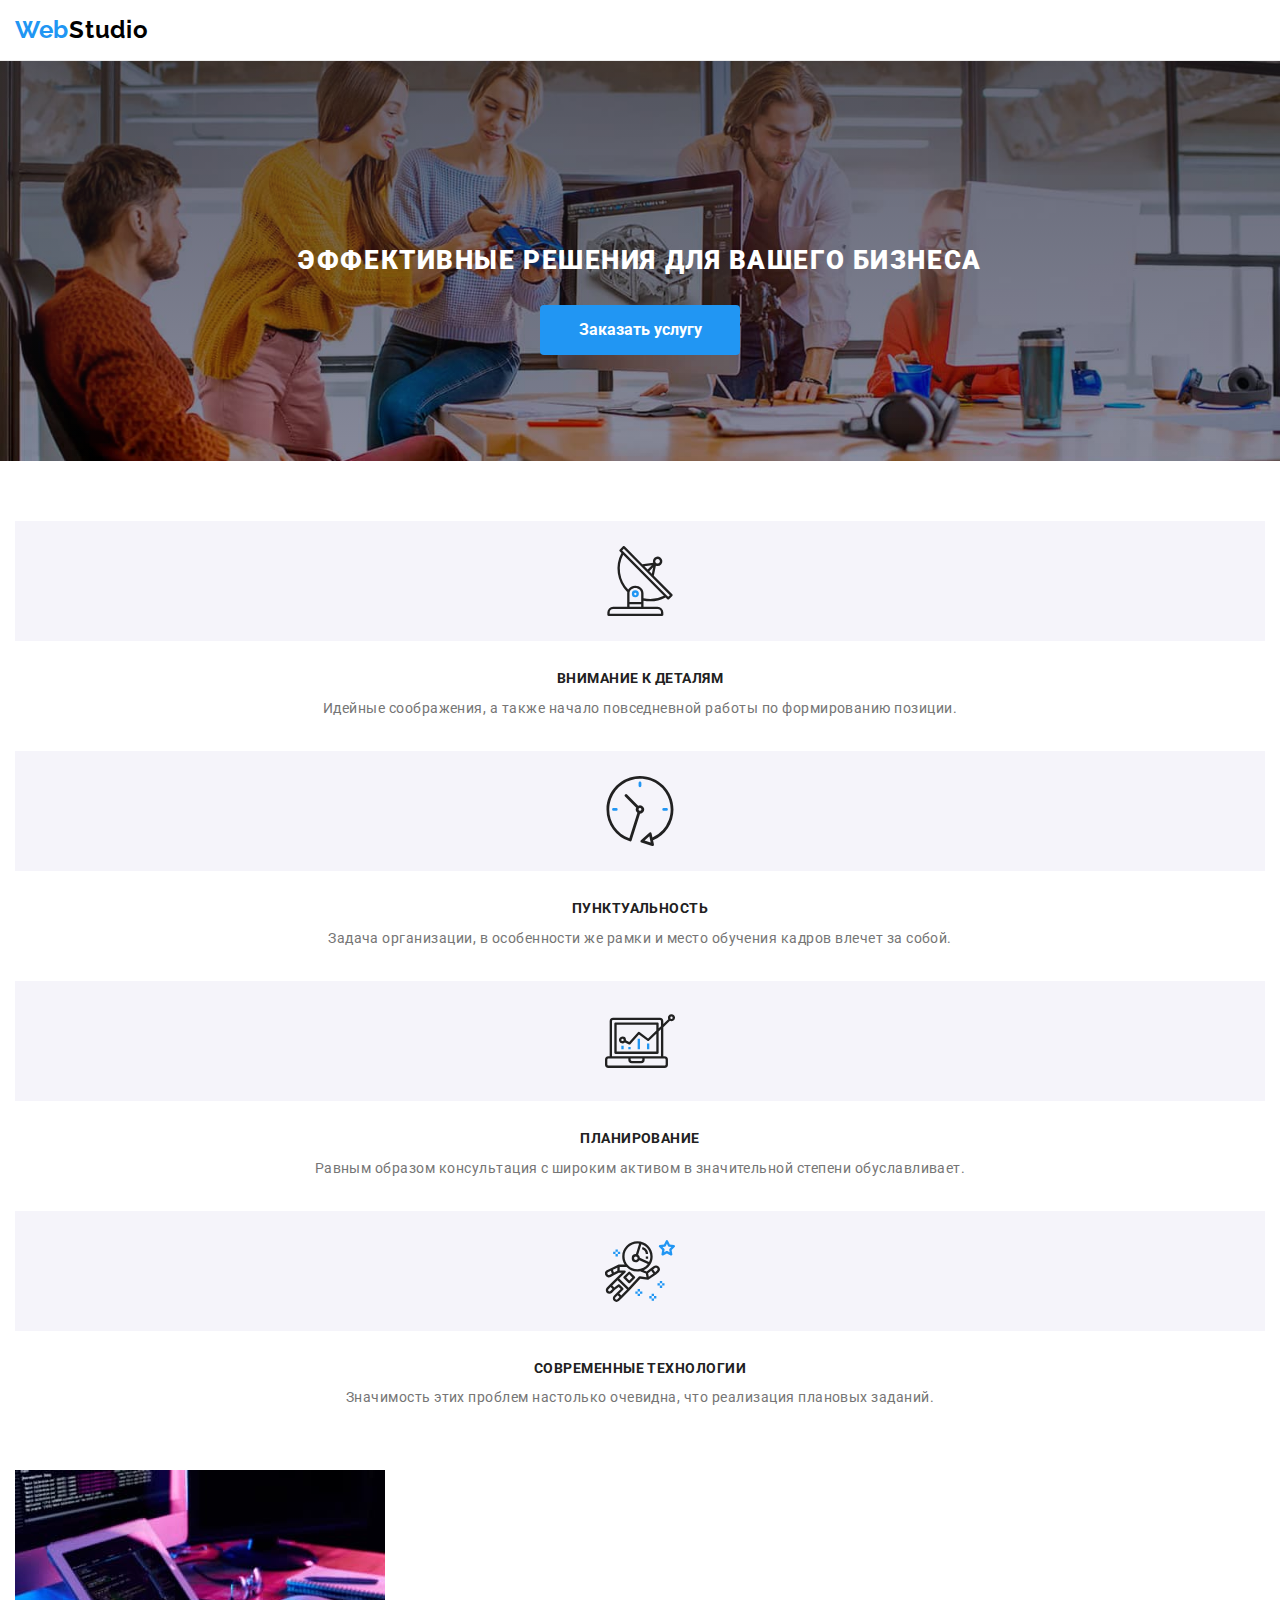
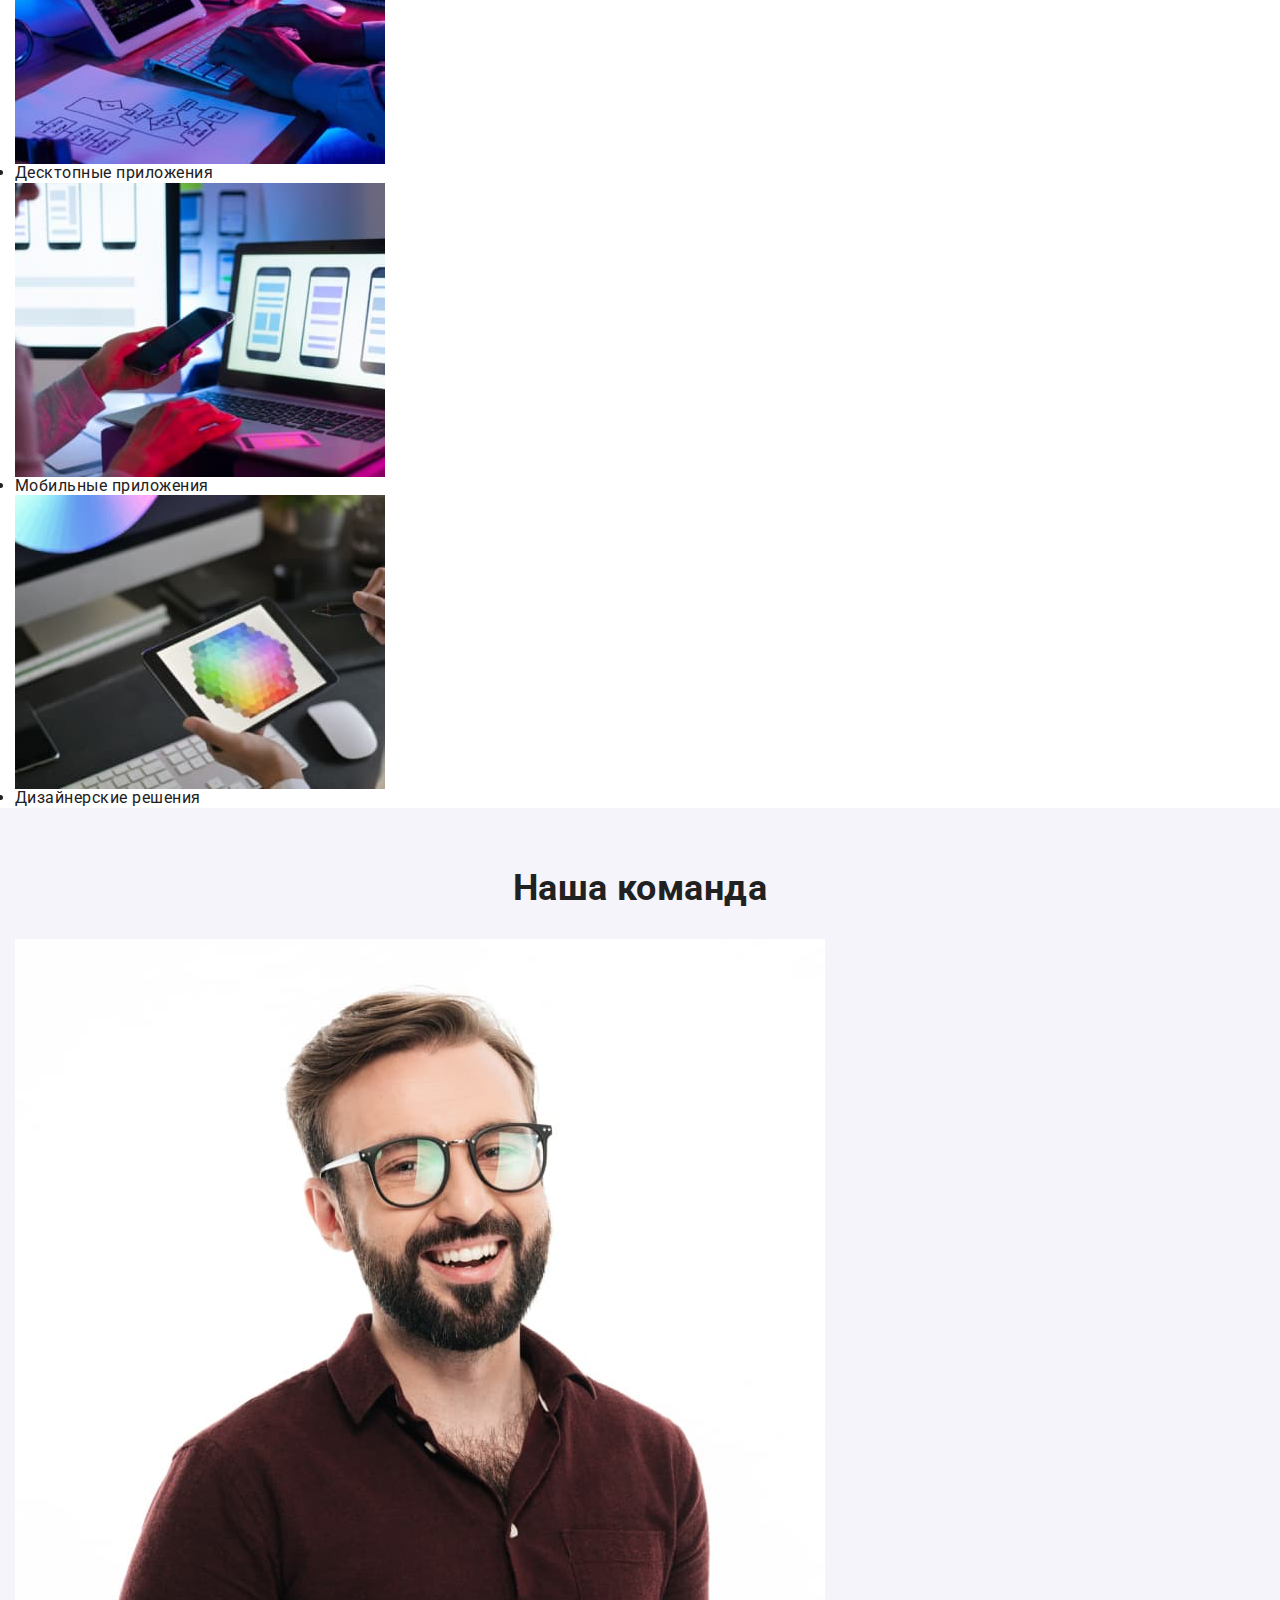
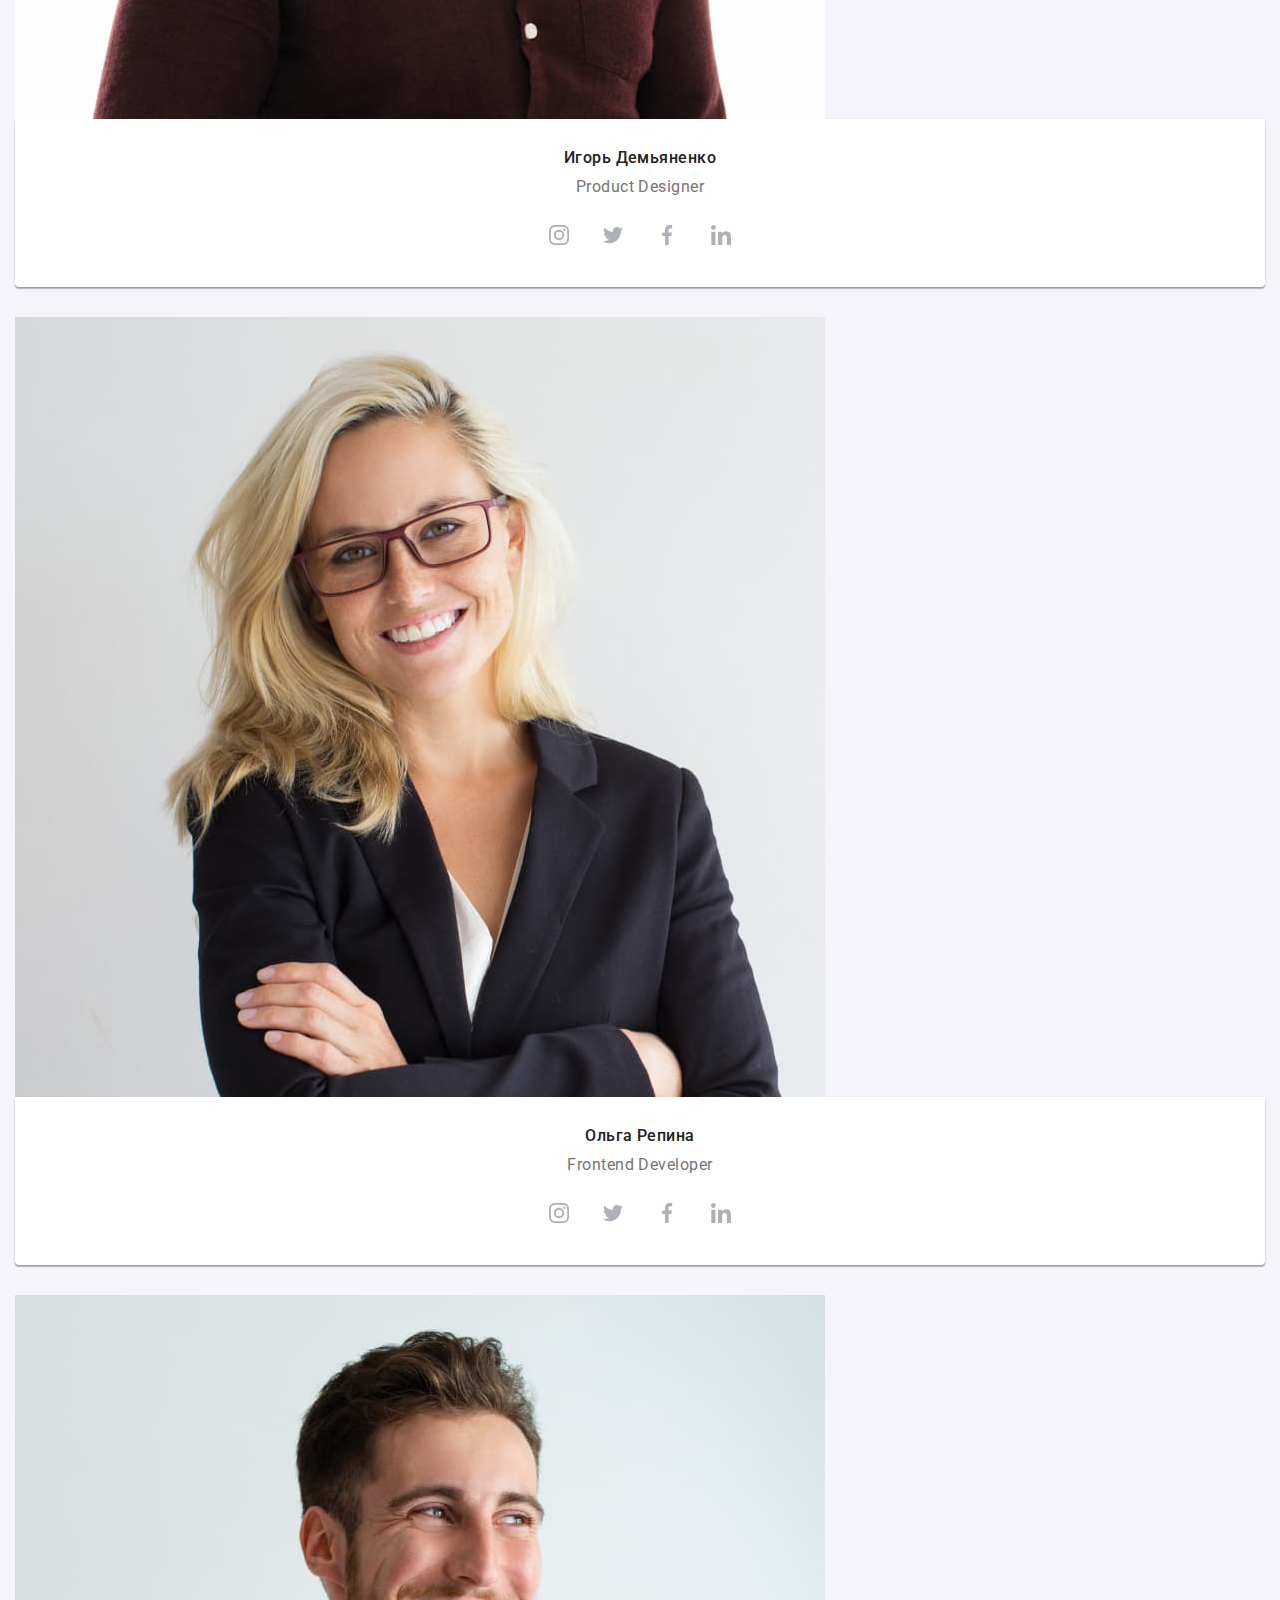
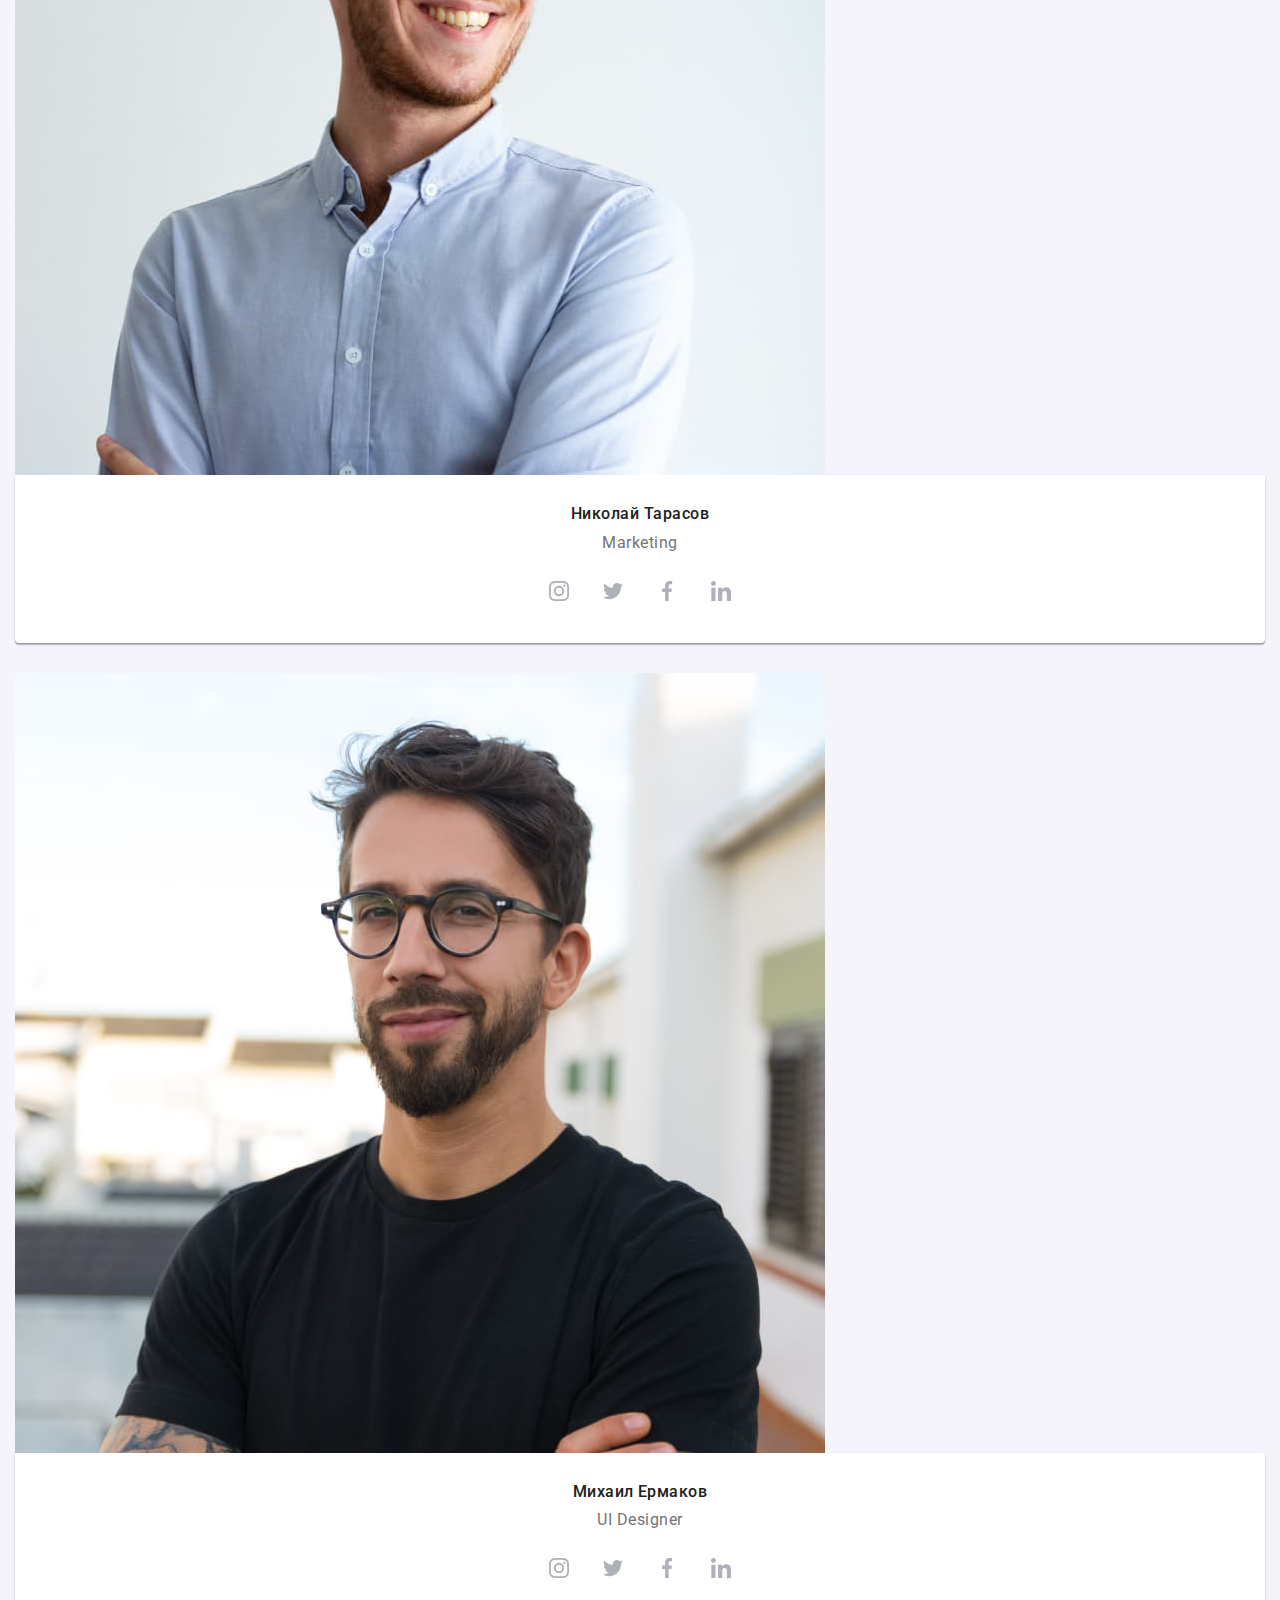
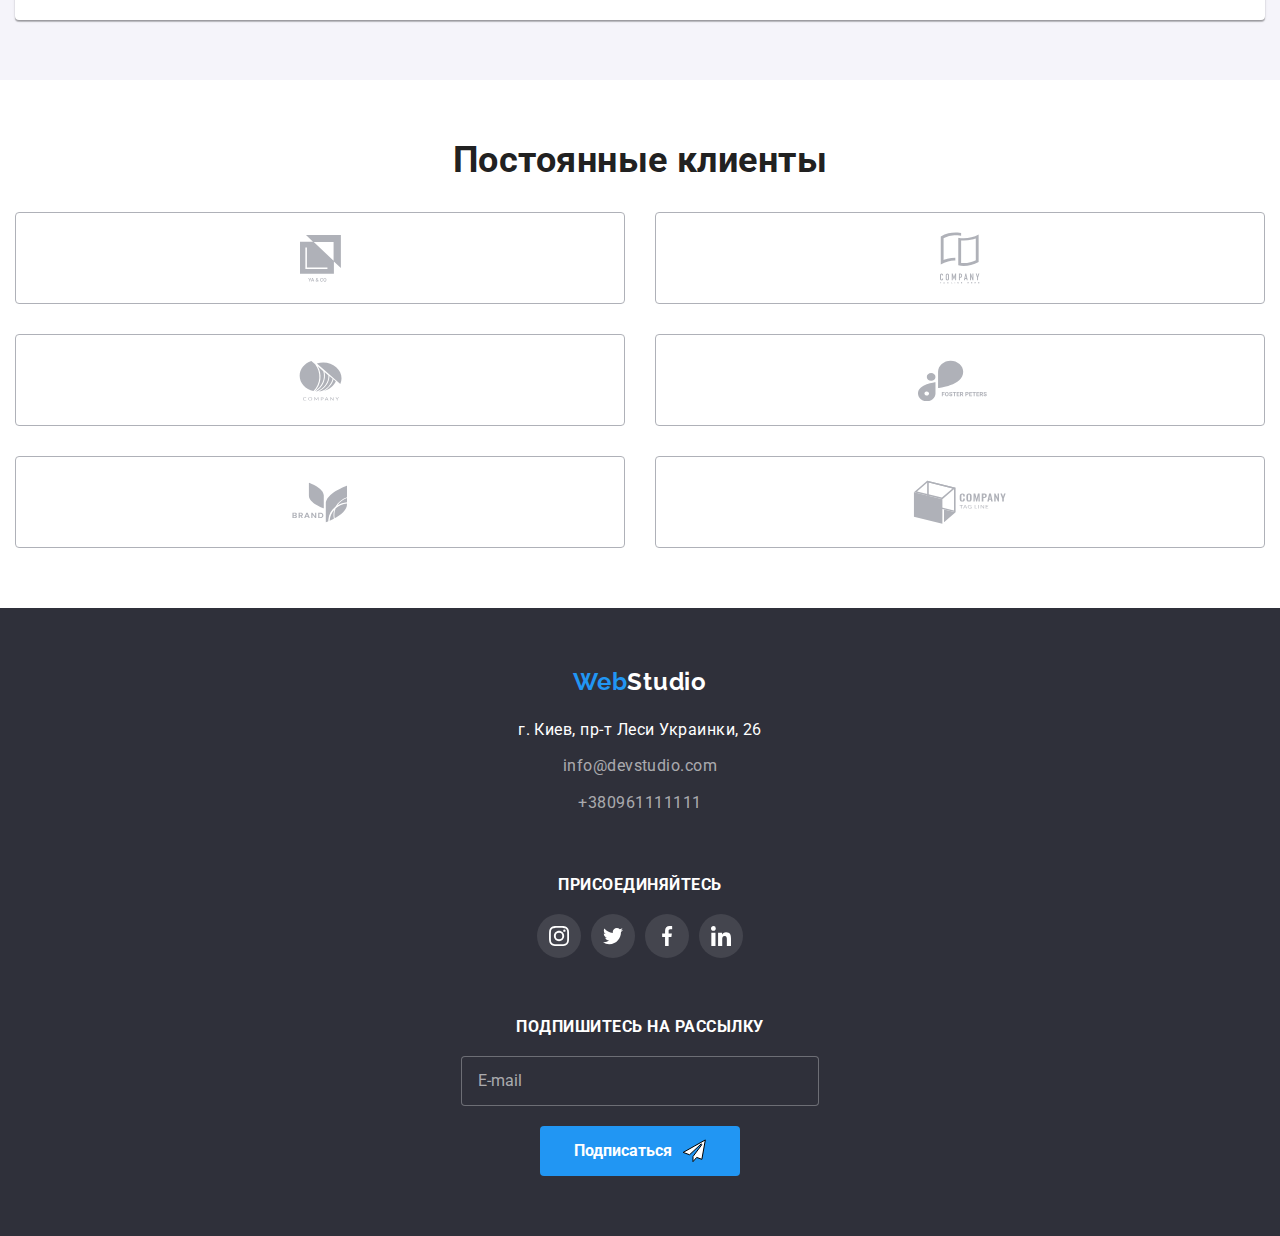
==== index.html @ b9605300 "mobile-rdy" ====
<!DOCTYPE html>
        <html lang="ru">
        <head>
            <meta charset="UTF-8">
            <meta http-equiv="X-UA-Compatible" content="IE=edge">
            <meta name="viewport" content="width=device-width, initial-scale=1.0">
            <link rel="preconnect" href="https://fonts.googleapis.com">
            <link rel="preconnect" href="https://fonts.gstatic.com" crossorigin>
            <title>WebStudio</title>
            <link href="https://fonts.googleapis.com/css2?family=Oleo+Script&family=Raleway:wght@700&family=Roboto:wght@400;500;700;900&display=swap"
                rel="stylesheet">
            <link rel="stylesheet" href="https://cdnjs.cloudflare.com/ajax/libs/modern-normalize/1.1.0/modern-normalize.min.css">
            <link rel="stylesheet" href="./css/common.css">
            <link rel="stylesheet" href="./css/main.min.css"> 
        <!-- <link rel="stylesheet" href="./css/style.css"> -->
        </head>
        <body>

            <!--Шапка-->    
            <header class="page-header">
                <div class="container">
                        <nav class="main-nav">
                                        <a class="logo" href="./index.html" lang="en">
                                        <span class="logo__word">Web</span>Studio</a> 
                                    
                                    <button 
                                    class="menu-button" 
                                    type="button"
                                    aria-expanded="false" 
                                    aria-controls="menu-container"
                                    data-menu-button 
                                    >
                                        <svg 
                                            width="40" 
                                            height="40" 
                                            aria-label="Переключатель мобильного меню">
                                            <use class="icon-cross" href="./images/burger.svg#icon-cross"></use>
                                            <use class="icon-menu" href="./images/burger.svg#icon-menu"></use>
                                        </svg>
                                    </button>
                                    <div class="menu-container" 
                                    id="menu-container" 
                                    data-menu
                                    >
                                    <div class="navigation">
                                        <ul class="nav">
                                            <li class="nav__item"><a class="nav__link current" href="">Студия</a></li>
                                            <li class="nav__item"><a class="nav__link" href="./portfolio.html">Портфолио</a></li>
                                            <li class="nav__item"><a class="nav__link" href="">Контакты</a></li>
                                        </ul>
                                    </div>
                                    <div class="contacts-list">
                                        <ul class="contacts">
                                            <li class="contacts__item">
                                                <a class="contacts__link contacts__link--blue link-none" href="tel:+380961111111">
                                                    <svg class="contacts__icon" width="10" height="16">
                                                        <use href="./images/icons.svg#icon-smartphone"></use>
                                                    </svg>
                                                    +380961111111</a>
                                            </li>
                                            <li class="contacts__item">
                                                <a class="contacts__link link-none" href="mailto:info@devstudio.com">
                                                    <svg class="contacts__icon" width="16" height="12">
                                                        <use href="./images/icons.svg#icon-email"></use>
                                                    </svg>info@devstudio.com</a>
                                            </li>
                                            </ul>
                                                <ul class="social">
                                                    <li class="social__item">
                                                        <a class="social__link" href="">Instagram</a>                                                    </li>
                                                    <li class="social__item">
                                                        <a class="social__link" href="">Twitter</a>                                                    </li>
                                                    <li class="social__item">
                                                        <a class="social__link" href="">Facebook</a>                                                    </li>
                                                    <li class="social__item">
                                                        <a class="social__link" href="">LinkedIn</a>
                                                    </li>
                                                </ul>
                                            
                                        
                                    </div>
                                </div>
                        </nav>
                        
                </div>
            </header>
            <main>
                <!--Герой-->
                        <section  class="hero">
                            <div class="hero__thumb container">
                            <h1 class="hero__title" > Эффективные решения для вашего бизнеса</h1>
                            <button type="button" class="button link-none" data-modal-open>Заказать услугу</button> 
                            </div>
                            
                        </section>
                        <!--Преимущества-->
                    <section class="section">
                        <div class="container">
                        <h2 class="section__title visually-hidden">Наши преимущества</h2>
                        <ul class="features list">
                            <li class="features__item">
                                <div class="features__thumb">
                                    <svg class="features__icon">
                                        <use href="./images/icons.svg#icon-antenna"></use>
                                    </svg>
                                </div>
                                <h3 class="features__title">Внимание к деталям</h3>
                                <p class="features__text">Идейные соображения, а также начало 
                                    повседневной работы по формированию позиции.</p>
                            </li>
                            <li class="features__item">
                                <div class="features__thumb">
                                    <svg class="features__icon">
                                        <use href="./images/icons.svg#icon-clock"></use>
                                    </svg>
                                </div>
                                <h3 class="features__title">Пунктуальность</h3>
                                <p class="features__text">Задача организации, в особенности 
                                    же рамки и место обучения кадров влечет за собой.</p>
                            </li>
                            <li class="features__item">
                                <div class="features__thumb">
                                    <svg class="features__icon">
                                        <use href="./images/icons.svg#icon-diagram"></use>
                                    </svg>
                                </div>
                                <h3 class="features__title">Планирование</h3>
                                <p class="features__text">Равным образом консультация с
                                    широким активом в значительной степени обуславливает.</p>
                            </li>
                            <li class="features__item">
                                <div class="features__thumb">
                                    <svg class="features__icon">
                                        <use href="./images/icons.svg#icon-astronaut"></use>
                                    </svg>
                                </div>
                                <h3 class="features__title">Современные технологии</h3>
                                <p class="features__text">Значимость этих проблем 
                                    настолько очевидна, что реализация плановых заданий.</p>
                            </li>
                        </ul>
                        </div>
                    </section>
                    <!--Чем мы занимаемся-->
                    <section class="section--nopadding">
                        <div class="container">
                        <h2 class="section__title visually-hidden">Чем мы занимаемся</h2>
                        <ul class="work" >
                            <li class="work-item">
                                <img src="./images/whatwedo1.jpg" alt="работа с клавиатурой" width="370">
                                <p class="work-text">Десктопные приложения</p>
                            </li>
                            
                            <li class="work-item">
                                <img src="./images/whatwedo2.jpg" alt="работа с мобильным устройством" width="370">
                                <p class="work-text">Мобильные приложения</p>
                            </li>
                            <li class="work-item">
                                <img src="./images/whatwedo3.jpg" alt="работа с планшетом" width="370">
                                <p class="work-text">Дизайнерские решения</p>
                            </li>
                        </ul>
                        </div>
                    </section>
                    <!--Наша команда-->
                    <section class="section section__team--bg nomargin">
                        <div class="container">
                        <h2 class="section__title">Наша команда</h2>
                            <ul class="team list">
                                <li class="team__item">
                                    <img src="./images/igor-demianenko.jpg" alt="Игорь Демьяненко, Product Designer">
                                    <div class="team__block">
                                    <h3 class="team__name">Игорь Демьяненко</h3>
                                    <p class="team__position" lang="en">Product Designer</p>
                                <ul class="icons list">
                                    <li class="icons__item"> <a href="" class="icons__link link-none">
                                            <svg class="icons__img" aria-label="Инстаграм">
                                                <use href="./images/icons.svg#icon-inst"></use>
                                            </svg>
                                            <span class="visually-hidden">
                                                Instagram
                                            </span>
                                        </a></li>
                                    <li class="icons__item"><a href="" class="icons__link link-none">
                                            <svg class="icons__img" aria-label="Твиттер">
                                                <use href="./images/icons.svg#icon-tweet"></use>
                                            </svg>
                                            <span class="visually-hidden">Twitter</span>
                                        </a></li>
                                    <li class="icons__item"><a href="" class="icons__link link-none">
                                            <svg class="icons__img" aria-label="Фейсбук">
                                                <use href="./images/icons.svg#icon-fb"></use>
                                            </svg>
                                            <span class="visually-hidden">Facebook</span>
                                        </a></li>
                                    <li class="icons__item"><a href="" class="icons__link link-none">
                                            <svg class="icons__img" aria-label="Линкедин">
                                                <use href="./images/icons.svg#icon-lnkd"></use>
                                            </svg>
                                            <span class="visually-hidden">LinkedIn</span>
                                        </a></li>
                                </ul>
                                    </div>
                                </li>
                                <li class="team__item">
                                    <img src="./images/olga-repina.jpg" alt="Ольга Репина, Frontend Developer">                           
                                    <div class="team__block">
                                    <h3 class="team__name">Ольга Репина</h3>
                                    <p class="team__position" lang="en">Frontend Developer</p>
                                    <ul class="icons list">
                                        <li class="icons__item"> <a href="" class="icons__link link-none">
                                                <svg class="icons__img" aria-label="Инстаграм">
                                                    <use href="./images/icons.svg#icon-inst"></use>
                                                </svg>
                                                <span class="visually-hidden">
                                                    Instagram
                                                </span>
                                            </a></li>
                                        <li class="icons__item"><a href="" class="icons__link link-none">
                                                <svg class="icons__img" aria-label="Твиттер">
                                                    <use href="./images/icons.svg#icon-tweet"></use>
                                                </svg>
                                                <span class="visually-hidden">Twitter</span>
                                            </a></li>
                                        <li class="icons__item"><a href="" class="icons__link link-none">
                                                <svg class="icons__img" aria-label="Фейсбук">
                                                    <use href="./images/icons.svg#icon-fb"></use>
                                                </svg>
                                                <span class="visually-hidden">Facebook</span>
                                            </a></li>
                                        <li class="icons__item"><a href="" class="icons__link link-none">
                                                <svg class="icons__img" aria-label="Линкедин">
                                                    <use href="./images/icons.svg#icon-lnkd"></use>
                                                </svg>
                                                <span class="visually-hidden">LinkedIn</span>
                                            </a></li>
                                    </ul>
                                </div>
                                </li>
                                <li class="team__item">
                                    <img src="./images/nikolay-tarasov.jpg" alt="Николай Тарасов, Marketing">
                                    <div class="team__block">
                                    <h3 class="team__name">Николай Тарасов</h3>
                                    <p class="team__position" lang="en">Marketing</p>
                                <ul class="icons list">
                                    <li class="icons__item"> <a href="" class="icons__link link-none">
                                            <svg class="icons__img" aria-label="Инстаграм">
                                                <use href="./images/icons.svg#icon-inst"></use>
                                            </svg>
                                            <span class="visually-hidden">
                                                Instagram
                                            </span>
                                        </a></li>
                                    <li class="icons__item"><a href="" class="icons__link link-none">
                                            <svg class="icons__img" aria-label="Твиттер">
                                                <use href="./images/icons.svg#icon-tweet"></use>
                                            </svg>
                                            <span class="visually-hidden">Twitter</span>
                                        </a></li>
                                    <li class="icons__item"><a href="" class="icons__link link-none">
                                            <svg class="icons__img" aria-label="Фейсбук">
                                                <use href="./images/icons.svg#icon-fb"></use>
                                            </svg>
                                            <span class="visually-hidden">Facebook</span>
                                        </a></li>
                                    <li class="icons__item"><a href="" class="icons__link link-none">
                                            <svg class="icons__img" aria-label="Линкедин">
                                                <use href="./images/icons.svg#icon-lnkd"></use>
                                            </svg>
                                            <span class="visually-hidden">LinkedIn</span>
                                        </a></li>
                                </ul>
                                    </div>
                                </li>  
                                <li class="team__item">
                                    <img src="./images/mikhail-ermakov.jpg" alt="Михаил Ермаков">
                                    <div class="team__block">
                                    <h3 class="team__name">Михаил Ермаков</h3>
                                    <p class="team__position" lang="en">UI Designer</p>
                            <ul class="icons list">
                                <li class="icons__item"> <a href="" class="icons__link link-none">
                                        <svg class="icons__img" aria-label="Инстаграм">
                                            <use href="./images/icons.svg#icon-inst"></use>
                                        </svg>
                                        <span class="visually-hidden">
                                            Instagram
                                        </span>
                                    </a></li>
                                <li class="icons__item"><a href="" class="icons__link link-none">
                                        <svg class="icons__img" aria-label="Твиттер">
                                            <use href="./images/icons.svg#icon-tweet"></use>
                                        </svg>
                                        <span class="visually-hidden">Twitter</span>
                                    </a></li>
                                <li class="icons__item"><a href="" class="icons__link link-none">
                                        <svg class="icons__img" aria-label="Фейсбук">
                                            <use href="./images/icons.svg#icon-fb"></use>
                                        </svg>
                                        <span class="visually-hidden">Facebook</span>
                                    </a></li>
                                <li class="icons__item"><a href="" class="icons__link link-none">
                                        <svg class="icons__img" aria-label="Линкедин">
                                            <use href="./images/icons.svg#icon-lnkd"></use>
                                        </svg>
                                        <span class="visually-hidden">LinkedIn</span>
                                    </a></li>
                            </ul>
                                    </div>
                                </li> 
                            </ul>
                        </div>
                    </section>
                    <section class="section">
                        <div class="container">
                            <h2 class="section__title">Постоянные клиенты</h2>
                            <ul class="clients">
                                <li class="clients__item">
                                <a href="" class="clients__link">
                                        <svg width="41" height="47">
                                            <use href="./images/icons.svg#icon-brand1"></use>
                                        </svg>
                                </a>
                                </li>
                                <li class="clients__item">
                                    <a href="" class="clients__link">
                                        <svg  width="40" height="52">
                                            <use href="./images/icons.svg#icon-brand2"></use>
                                        </svg>
                                    </a>
                                </li>
                                <li class="clients__item">
                                    <a href="" class="clients__link">
                                        <svg  width="43" height="41">
                                            <use href="./images/icons.svg#icon-brand3"></use>
                                        </svg>
                                    </a>
                                </li>
                                <li class="clients__item">
                                    <a href="" class="clients__link">
                                        <svg  width="84" height="41">
                                            <use href="./images/icons.svg#icon-brand4"></use>
                                        </svg>
                                    </a>
                                </li>
                                <li class="clients__item">
                                <a href="" class="clients__link">
                                        <svg  width="84" height="41">
                                            <use href="./images/icons.svg#icon-brand5"></use>
                                        </svg>
                                </a>
                                </li>
                                <li class="clients__item">
                                    <a href="" class="clients__link">
                                        <svg width="94" height="44">
                                            <use href="./images/icons.svg#icon-brand6"></use>
                                        </svg>
                                    </a>
                                </li>
                            </ul>
                        </div>
                    </section>
                </main>
                <!--Подвал-->
            <footer class="footer">
                <div class="container foot">
                    <div class="foot-address">
                    <a class="logo footer__logo" href="./index.html" lang="en">
                        <span class="logo__word">Web</span>Studio</a>
                    <address class="address">
                    <p class="address__text">г. Киев, пр-т Леси Украинки, 26</p>
                    <ul class="address__list">
                        <li class="address__item"><a class="address__link" href="mailto:info@devstudio.com" lang="en">info@devstudio.com</a></li>
                        <li class="address__item"><a class="address__link" href="tel:+380961111111">+380961111111</a></li>
                    </ul>
                    </address>
                    </div>
                    </div>
                    <div class="social-footer">
                    <strong class="footer__title">Присоединяйтесь</strong>
                    <ul class="icons list">
                        <li class="icons__item"> <a href="" class="icons__link footer__icons-link link-none">
                                <svg class="icons__img" aria-label="Инстаграм">
                                    <use href="./images/icons.svg#icon-inst"></use>
                                </svg>
                                <span class="visually-hidden">Instagram</span>
                            </a></li>
                        <li class="icons__item"><a href="" class="icons__link footer__icons-link link-none">
                                <svg class="icons__img" aria-label="Твиттер">
                                    <use href="./images/icons.svg#icon-tweet"></use>
                                </svg>
                                <span class="visually-hidden">Twitter</span>
                            </a></li>
                        <li class="icons__item"><a href="" class="icons__link footer__icons-link link-none">
                                <svg class="icons__team" width="20" height="20" aria-label="Фейсбук">
                                    <use href="./images/icons.svg#icon-fb"></use>
                                </svg>
                                <span class="visually-hidden">Facebook</span>
                            </a></li>
                        <li class="icons__item"><a href="" class="icons__link footer__icons-link link-none">
                                <svg class="icons__img" aria-label="Линкедин">
                                    <use href="./images/icons.svg#icon-lnkd"></use>
                                </svg>
                                <span class="visually-hidden">LinkedIn</span>
                            </a></li>
                    </ul>
                    </div>
                    
                    <div class="form-foot">
                    <strong class="footer__title">Подпишитесь на рассылку</strong>
                    <form action="#" class="form-footer">
                        <input type="email" name="mail-foot" id="mail-foot" class="form-footer__field" placeholder="E-mail">
                        <div class="btn-wrapper">
                        <button type="submit" class="form-footer__btn">Подписаться</button>
                        <!-- <div class="form-footer__img">
                        <svg class="foot-svg">
                                <use href="./images/icons.svg#icon-telegram"></use>
                            </svg> 
                            <svg width="24" height="24" viewBox="0 0 24 24" fill="none" xmlns="http://www.w3.org/2000/svg">
                                <path d="M19.863 20.3235L14.975 18.5131L14.6483 18.3921L14.4217 18.6566L11 22.6484V17.5569L19.9017 5.54776L19.1581 4.88525L7.55359 15.7644L1.18652 13.4063L23.3215 0.955331L19.863 20.3235Z" fill="white" stroke="black" />
                            </svg> 
                            </div> -->
                        </div>
                    </form>
                    </div>
                </div>
            </footer>

            <div class="backdrop is-hidden" data-modal>
                <div class="modal">
                    <form class="form" action="#">
                        <strong class="form__title">Оставьте свои данные, мы вам перезвоним</strong>
                        <div class="form__field">
                        <label for="username" class="form__label">Имя</label>
                        <input type="text" name="username" id="username" class="form__input "/>
                        <span class="form-img">
                            <svg width="18" height="18">
                                <use href="./images/symbol-defs.svg#icon-man"></use>
                            </svg>
                        </span>
                        </div>
                        <div class="form__field">
                        <label for="tel" class="form__label">Телефон</label>
                        <input type="tel" name="tel" id="tel" class="form__input "/>
                        <span class="form-img">
                            <svg width="18" height="18">
                                <use href="./images/symbol-defs.svg#icon-tele"></use>
                            </svg>
                        </span>
                        </div>
                        <div class="form__field">
                        <label for="mail" class="form__label">Почта</label>
                        <input type="email" name="mail" id="mail" class="form__input "/>
                        <span class="form-img">
                            <svg width="18" height="18">
                                <use href="./images/symbol-defs.svg#icon-post"></use>
                            </svg>
                        </span>
                        </div>
                        <div class="form__field">
                        <label for="comment" class="form__label">Комментарий</label>
                        <textarea name="comment" id="comment"  rows="10" placeholder="Введите текст" class="form-textarea"></textarea>
                        </div>
                        <div class="agree">
                        <label class="form__label">
                            <input type="checkbox" name="agree" value="agree" class="form-input checkbox " />
                            <span class="icon">
                            <!--  <svg class="icon" >
                                    <use href="./images/symbol-defs.svg#icon-non-checked"></use>
                                </svg> -->
                            </span>
                            </label>
                            <p class="agree-text">Соглашаюсь с рассылкой и принимаю <a class="agree__link " href="#">Условия договора</a></p>
                        </div>
                        <button type="submit" class="form-btn button">Отправить</button>
                        
                    </form>
                    <button type="button" class="button-close" data-modal-close>
                        <svg class="button-close__img" >
                            <use href="./images/icons.svg#icon-close"></use>
                        </svg>
                    </button>
                </div>
            </div>
            <script src="./js/modal.js"></script>
            <script src="js/menu.js"></script>
        </body>
        </html>
---- css/main.min.css ----
/*! modern-normalize v1.1.0 | MIT License | https://github.com/sindresorhus/modern-normalize */*,::before,::after{-webkit-box-sizing:border-box;box-sizing:border-box}html{line-height:1.15;-webkit-text-size-adjust:100%;-moz-tab-size:4;-o-tab-size:4;tab-size:4}body{margin:0;font-family:system-ui,-apple-system,"Segoe UI",Roboto,Helvetica,Arial,sans-serif,"Apple Color Emoji","Segoe UI Emoji"}hr{height:0;color:inherit}abbr[title]{-webkit-text-decoration:underline dotted;text-decoration:underline dotted}b,strong{font-weight:bolder}code,kbd,samp,pre{font-family:ui-monospace, SFMono-Regular, Consolas, 'Liberation Mono', Menlo, monospace;font-size:1em}small{font-size:80%}sub,sup{font-size:75%;line-height:0;position:relative;vertical-align:baseline}sub{bottom:-0.25em}sup{top:-0.5em}table{text-indent:0;border-color:inherit}button,input,optgroup,select,textarea{font-family:inherit;font-size:100%;line-height:1.15;margin:0}button,select{text-transform:none}button,[type='button'],[type='reset'],[type='submit']{-webkit-appearance:button}::-moz-focus-inner{border-style:none;padding:0}:-moz-focusring{outline:1px dotted ButtonText}:-moz-ui-invalid{box-shadow:none}legend{padding:0}progress{vertical-align:baseline}::-webkit-inner-spin-button,::-webkit-outer-spin-button{height:auto}[type='search']{-webkit-appearance:textfield;outline-offset:-2px}::-webkit-search-decoration{-webkit-appearance:none}::-webkit-file-upload-button{-webkit-appearance:button;font:inherit}summary{display:list-item}.nav,.clients,.address__list,.social,.card-set{list-style:none}.logo,.nav__link,.address__link,.social__link{text-decoration:none}html{-webkit-box-sizing:border-box;box-sizing:border-box}*,*::after,*::before{-webkit-box-sizing:inherit;box-sizing:inherit}p,h1,h2,h3,h4,h5,h6,ul{margin:0;padding:0}img{display:block;max-width:100%;height:auto}body{font-family:Roboto, sans-serif;letter-spacing:0.03em;color:#212121;background-color:#fff}body.modal-open{overflow:hidden}.visually-hidden{position:absolute;width:1px;height:1px;margin:-1px;border:0;padding:0;clip:rect(0 0 0 0);overflow:hidden}.list{list-style:none}.link-none{text-decoration:none}.container{min-width:100%;padding-left:15px;padding-right:15px;margin-left:auto;margin-right:auto}@media screen and (min-width: 480px){.container{width:480px}}@media screen and (min-width: 768px){.container{width:768px}}@media screen and (min-width: 1200px){.container{width:1200px}}.button{min-width:200px;padding:10px 32px;border:none;border-radius:4px;color:#fff;background-color:#2196f3;font-weight:700;font-size:16px;line-height:1.87;cursor:pointer}.section{padding-top:60px;padding-bottom:60px}.section--nopadding{padding-top:0}.section__title{margin-top:0;margin-bottom:30px;font-weight:700;font-size:36px;line-height:1.16;text-align:center}.page-header{position:relative;border-bottom:1px solid #ececec}.logo{display:inline-block;padding-top:16px;padding-bottom:16px;color:#000;font-family:Raleway, sans-serif;font-weight:700;font-size:24px;line-height:1.16;letter-spacing:0.03em}.logo__word{color:#2196f3}.footer__logo{color:#fff;padding:0;margin-bottom:20px}.main-nav{display:-webkit-box;display:-ms-flexbox;display:flex;-webkit-box-pack:justify;-ms-flex-pack:justify;justify-content:space-between;-webkit-box-align:center;-ms-flex-align:center;align-items:center}.nav{text-align:start}.nav__item:not(:last-child){margin-bottom:32px}.nav__link:visited{color:#212121}.nav__link{position:relative;display:inline-block;color:#212121;font-style:normal;font-weight:500;font-size:40px;line-height:1.17;letter-spacing:0.02em;-webkit-transition:color 250ms cubic-bezier(0.4, 0, 0.2, 1);transition:color 250ms cubic-bezier(0.4, 0, 0.2, 1)}.nav__link.current{color:#2196f3}.nav__link:hover,.nav__link:focus{color:#2196f3}@media screen and (max-width: 480px){.contacts{margin-bottom:60px}.contacts__icon{margin-right:11px}}@media screen and (max-width: 480px) and (max-width: 480px){.contacts__icon{display:none}}.contacts__item{display:-webkit-box;display:-ms-flexbox;display:flex;-webkit-box-pack:start;-ms-flex-pack:start;justify-content:flex-start}.contacts__item:not(:last-child){margin-bottom:32px}.contacts__link{display:-webkit-inline-box;display:-ms-inline-flexbox;display:inline-flex;-webkit-box-align:center;-ms-flex-align:center;align-items:center;color:#757575;font-weight:500;font-size:24px;line-height:1.16;letter-spacing:0.02em;color:#757575;fill:#757575;border:none;-webkit-transition:color 250ms cubic-bezier(0.4, 0, 0.2, 1),fill 250ms cubic-bezier(0.4, 0, 0.2, 1);transition:color 250ms cubic-bezier(0.4, 0, 0.2, 1),fill 250ms cubic-bezier(0.4, 0, 0.2, 1)}.contacts__link:hover,.contacts__link:focus{color:#2196f3;fill:#2196f3;border:none}@media screen and (max-width: 480px){.contacts__link--blue{font-weight:500;font-size:34px;line-height:1.17;letter-spacing:0.02em;color:#2196f3}}.hero{padding-top:184px;padding-bottom:216px;height:400px;margin-left:auto;margin-right:auto;letter-spacing:0.06em;text-align:center;background-color:#2f303a;background-image:-webkit-gradient(linear, left top, left bottom, from(rgba(47,48,58,0.4)), to(rgba(47,48,58,0))),url(../images/hero-bg-image.jpg);background-image:linear-gradient(180deg, rgba(47,48,58,0.4) 0%, rgba(47,48,58,0) 100%),url(../images/hero-bg-image.jpg);background-size:cover;background-position:center;background-repeat:no-repeat}.hero__title{margin-top:0;margin-bottom:30px;color:#fff;font-weight:900;font-size:26px;line-height:1.16;letter-spacing:0.06em;text-transform:uppercase}.features__icon{width:70px;height:70px}.features__thumb{display:-webkit-box;display:-ms-flexbox;display:flex;-webkit-box-pack:center;-ms-flex-pack:center;justify-content:center;-webkit-box-align:center;-ms-flex-align:center;align-items:center;min-height:120px;margin-bottom:30px;background-color:#f5f4fa}.features__item{text-align:center}.features__item:not(:last-child){margin-bottom:30px}.features__title{margin-top:0;margin-bottom:10px;font-weight:700;font-size:14px;line-height:1.14;text-transform:uppercase}.features__text{margin-top:0;margin-bottom:0;color:#757575;font-size:14px;line-height:1.71}@media screen and (max-width: 480px){.work{display:none}}.section__team--bg{background-color:#f5f4fa}.team__item:not(:last-child){margin-bottom:30px}.team__name{margin-bottom:10px;font-weight:500;font-size:16px;line-height:1.18}.team__position{margin-bottom:16px;color:#757575;font-size:16px;line-height:1.18}.team__block{display:block;text-align:center;padding-top:30px;padding-bottom:30px;background-color:#fff;border-radius:0px 0px 4px 4px;-webkit-box-shadow:0px 1px 3px rgba(0,0,0,0.12),0px 1px 1px rgba(0,0,0,0.14),0px 2px 1px rgba(0,0,0,0.2);box-shadow:0px 1px 3px rgba(0,0,0,0.12),0px 1px 1px rgba(0,0,0,0.14),0px 2px 1px rgba(0,0,0,0.2)}.icons{display:-webkit-box;display:-ms-flexbox;display:flex;-webkit-box-pack:center;-ms-flex-pack:center;justify-content:center}.icons__item:not(:last-child){margin-right:10px}.icons__link{display:-webkit-inline-box;display:-ms-inline-flexbox;display:inline-flex;-webkit-box-align:center;-ms-flex-align:center;align-items:center;-webkit-box-pack:center;-ms-flex-pack:center;justify-content:center;width:44px;height:44px;border-radius:50%;fill:#afb1b8;-webkit-transition:background-color 250ms cubic-bezier(0.4, 0, 0.2, 1),fill 250ms cubic-bezier(0.4, 0, 0.2, 1);transition:background-color 250ms cubic-bezier(0.4, 0, 0.2, 1),fill 250ms cubic-bezier(0.4, 0, 0.2, 1)}.icons__img{width:20px;height:20px}.icons__link:hover,.icons__link:focus{fill:#fff;background-color:#2196f3;border:none}.clients{display:-webkit-box;display:-ms-flexbox;display:flex;-ms-flex-wrap:wrap;flex-wrap:wrap;-webkit-box-pack:center;-ms-flex-pack:center;justify-content:center;margin:-15px}.clients__item{width:calc((100% - 4*15px)/2);margin:15px;border-radius:4px}.clients__link{display:-webkit-box;display:-ms-flexbox;display:flex;-webkit-box-pack:center;-ms-flex-pack:center;justify-content:center;-webkit-box-align:center;-ms-flex-align:center;align-items:center;min-width:170px;min-height:92px;fill:#afb1b8;border:1px solid #afb1b8;border-radius:4px;-webkit-transition:border 250ms cubic-bezier(0.4, 0, 0.2, 1),fill 250ms cubic-bezier(0.4, 0, 0.2, 1);transition:border 250ms cubic-bezier(0.4, 0, 0.2, 1),fill 250ms cubic-bezier(0.4, 0, 0.2, 1)}.clients__link:hover,.clients__link:focus{border-color:#2196f3;border-radius:4px;fill:#2196f3}.footer{background-color:#2f303a;padding-bottom:60px;padding-top:60px}.foot{text-align:center}.foot-address{margin-bottom:60px}.address{font-style:normal}.address__link{display:block;color:rgba(255,255,255,0.6);font-style:normal;line-height:1.71;-webkit-transition:color 250ms cubic-bezier(0.4, 0, 0.2, 1);transition:color 250ms cubic-bezier(0.4, 0, 0.2, 1)}.address__link:hover,.address__link:focus{color:#2196f3}.address__item{margin-top:9px}.address__text{color:#fff;font-weight:400;letter-spacing:0.03em;line-height:1.71}.footer__title{display:block;margin-bottom:20px;font-weight:700;line-height:1.14;text-transform:uppercase;color:#fff}.social-footer{margin-left:auto;margin-right:auto;text-align:center;margin-bottom:60px}.footer__icons-link{fill:#fff;background-color:rgba(255,255,255,0.1);-webkit-transition:background-color 250ms cubic-bezier(0.4, 0, 0.2, 1);transition:background-color 250ms cubic-bezier(0.4, 0, 0.2, 1)}.form-foot{display:block;text-align:center}.form-footer__field{min-height:50px;min-width:358px;padding:12px 16px;margin-bottom:20px;margin-right:auto;margin-left:auto;border:1px solid rgba(255,255,255,0.3);border-radius:4px;color:#fff;background-color:#2f303a}.form-footer__field:hover,.form-footer__field:focus{outline:transparent;border-color:#fff}.form-footer__btn{display:-webkit-box;display:-ms-flexbox;display:flex;-webkit-box-align:center;-ms-flex-align:center;align-items:center;-webkit-box-pack:center;-ms-flex-pack:center;justify-content:center;min-width:200px;min-height:50px;margin-left:auto;margin-right:auto;border:none;border-radius:4px;color:#fff;background-color:#2196f3;font-weight:700;font-size:16px;line-height:1.87;cursor:pointer;-webkit-transition:background-color 250ms cubic-bezier(0.4, 0, 0.2, 1);transition:background-color 250ms cubic-bezier(0.4, 0, 0.2, 1)}.form-footer__btn::after{content:'';display:inline-block;width:24px;height:24px;margin-left:10px;background-image:url(../images/telegram.svg)}.form-footer__img{position:absolute;width:24px;height:24px;top:50%;right:28px;-webkit-transform:translateY(-50%);transform:translateY(-50%)}.btn-wrapper{height:50px}.form-footer__field::-webkit-input-placeholder{color:rgba(255,255,255,0.6)}.form-footer__field:-ms-input-placeholder{color:rgba(255,255,255,0.6)}.form-footer__field::-ms-input-placeholder{color:rgba(255,255,255,0.6)}.form-footer__field::placeholder{color:rgba(255,255,255,0.6)}.backdrop{position:fixed;top:0;left:0;width:100%;height:100%;padding:94px 15px;overflow-y:scroll;background-color:rgba(0,0,0,0.2);opacity:1;-webkit-transition:opacity 250ms var(--timing-function);transition:opacity 250ms var(--timing-function)}.backdrop.is-hidden{opacity:0;pointer-events:none}.backdrop.is-hidden .modal{-webkit-transform:translate(-50%, -50%) scale(1.1);transform:translate(-50%, -50%) scale(1.1)}.modal{position:relative;padding:40px;background-color:#fff;border-radius:4px;-webkit-transition:-webkit-transform 250ms cubic-bezier(0.4, 0, 0.2, 1);transition:-webkit-transform 250ms cubic-bezier(0.4, 0, 0.2, 1);transition:transform 250ms cubic-bezier(0.4, 0, 0.2, 1);transition:transform 250ms cubic-bezier(0.4, 0, 0.2, 1), -webkit-transform 250ms cubic-bezier(0.4, 0, 0.2, 1)}.button-close{display:-webkit-inline-box;display:-ms-inline-flexbox;display:inline-flex;position:absolute;-webkit-box-pack:center;-ms-flex-pack:center;justify-content:center;-webkit-box-align:center;-ms-flex-align:center;align-items:center;right:0;top:0;margin-top:8px;margin-right:8px;width:30px;height:30px;padding:0;background-color:#fff;border:1px solid rgba(0,0,0,0.1);border-radius:50px;cursor:pointer;fill:black;-webkit-transition:fill 250ms cubic-bezier(0.4, 0, 0.2, 1),border-color 250ms cubic-bezier(0.4, 0, 0.2, 1);transition:fill 250ms cubic-bezier(0.4, 0, 0.2, 1),border-color 250ms cubic-bezier(0.4, 0, 0.2, 1)}.button-close:hover,.button-close:focus{outline:none;fill:#2196f3;border-color:#2196f3}.button-close__img{height:11px;width:11px}.form{margin-left:auto;margin-right:auto}.form__title{display:inline-block;margin-bottom:12px;font-weight:700;font-size:20px;line-height:1.15}.form__field{position:relative;display:-webkit-box;display:-ms-flexbox;display:flex;-webkit-box-orient:vertical;-webkit-box-direction:normal;-ms-flex-direction:column;flex-direction:column}.form__field:not(:nth-of-type(4)){margin-bottom:10px}.form__field:nth-of-type(4){margin-bottom:20px}.form__input{margin:0;padding:11px 12px 11px 35px;border:1px solid rgba(33,33,33,0.2);border-radius:4px;cursor:pointer}.form-textarea{height:120px;padding:12px 16px;resize:none;-webkit-transition:border-color 250ms cubic-bezier(0.4, 0, 0.2, 1);transition:border-color 250ms cubic-bezier(0.4, 0, 0.2, 1);border:1px solid rgba(33,33,33,0.2);border-radius:4px}.form-field input::-webkit-input-placeholder{font-size:12px;line-height:1.16;letter-spacing:0.01em;color:rgba(117,117,117,0.5)}.form-field input:-ms-input-placeholder{font-size:12px;line-height:1.16;letter-spacing:0.01em;color:rgba(117,117,117,0.5)}.form-field input::-ms-input-placeholder{font-size:12px;line-height:1.16;letter-spacing:0.01em;color:rgba(117,117,117,0.5)}.form-field input::placeholder{font-size:12px;line-height:1.16;letter-spacing:0.01em;color:rgba(117,117,117,0.5)}.agree{display:-webkit-box;display:-ms-flexbox;display:flex;-webkit-box-pack:center;-ms-flex-pack:center;justify-content:center;margin-bottom:30px}.agree__link{color:#2196f3}.form-btn{display:block;margin-left:auto;margin-right:auto;-webkit-box-shadow:0px 4px 4px rgba(0,0,0,0.15);box-shadow:0px 4px 4px rgba(0,0,0,0.15);-webkit-transition:background-color 250ms cubic-bezier(0.4, 0, 0.2, 1);transition:background-color 250ms cubic-bezier(0.4, 0, 0.2, 1)}.form-btn:hover,.form-btn:focus,.form-footer__btn:hover,.form-footer__btn:focus{background-color:#188CE8}.form-img{position:absolute;top:31px;left:12px;-webkit-transition:fill 250ms cubic-bezier(0.4, 0, 0.2, 1);transition:fill 250ms cubic-bezier(0.4, 0, 0.2, 1)}.form__input:hover,.form__input:focus,textarea:hover,textarea:focus{outline:transparent;border-color:#2196f3}.form__input:focus+.form-img,.form__input:hover+.form-img{fill:#2196f3}.form__input{-webkit-transition:border-color 250ms cubic-bezier(0.4, 0, 0.2, 1);transition:border-color 250ms cubic-bezier(0.4, 0, 0.2, 1)}.checkbox{-webkit-appearance:none;-moz-appearance:none;appearance:none}.icon{display:inline-block;width:16px;height:15px;margin-right:7px;border:2px solid #212121;border-radius:2px}.checkbox:checked+.icon{background-color:#2196f3;border-color:#2196f3;background-image:url(../images/fullcheck.svg);background-size:contain;background-origin:border-box}.checkbox:focus+.icon{border-color:#2196f3}.form__label{display:-webkit-inline-box;display:-ms-inline-flexbox;display:inline-flex;-webkit-box-align:center;-ms-flex-align:center;align-items:center;margin-bottom:4px;font-size:12px;line-height:1.16;letter-spacing:0.01em;color:#757575}.agree-text{-ms-flex-item-align:center;-ms-grid-row-align:center;align-self:center;white-space:nowrap;font-size:12px;line-height:1.16;color:#757575}.menu-button{display:-webkit-inline-box;display:-ms-inline-flexbox;display:inline-flex;margin:0;padding:0;z-index:2;border:none;background-color:transparent}.menu-button:hover,.menu-button:focus{fill:#2196f3}@media screen and (min-width: 768px){.menu-button{display:none}}.menu-button .icon-cross{display:none}.menu-button.is-open .icon-cross{display:block}.menu-button.is-open .icon-menu{display:none}.menu-button .icon-menu{display:block}.menu-container{display:none;position:absolute;top:0;left:0;width:100%;min-height:796px;padding:48px 40px;text-align:center;z-index:1;background-color:#fff}.menu-container.is-open{display:-webkit-box;display:-ms-flexbox;display:flex;-webkit-box-orient:vertical;-webkit-box-direction:normal;-ms-flex-direction:column;flex-direction:column;-webkit-box-pack:justify;-ms-flex-pack:justify;justify-content:space-between}.social{display:-webkit-box;display:-ms-flexbox;display:flex;-webkit-box-pack:justify;-ms-flex-pack:justify;justify-content:space-between}.social__item{font-weight:500;font-size:18px;line-height:1.22;letter-spacing:0.02em;color:#2196f3}.social__item:not(:last-child){margin-right:20px}.social__link:visited{color:currentColor}@media screen and (max-width: 480px){.works{display:-webkit-box;display:-ms-flexbox;display:flex;-ms-flex-wrap:wrap;flex-wrap:wrap}}.works__item{margin-bottom:15px}.works__item:not(:last-child){margin-right:8px}.works__btn{display:inline-block;border-radius:4px;padding:6px 22px;font-family:inherit;font-weight:500;font-size:16px;line-height:1.62;letter-spacing:inherit;-webkit-transition:color 250ms cubic-bezier(0.4, 0, 0.2, 1),background-color 250ms cubic-bezier(0.4, 0, 0.2, 1),-webkit-box-shadow 250ms cubic-bezier(0.4, 0, 0.2, 1);transition:color 250ms cubic-bezier(0.4, 0, 0.2, 1),background-color 250ms cubic-bezier(0.4, 0, 0.2, 1),-webkit-box-shadow 250ms cubic-bezier(0.4, 0, 0.2, 1);transition:color 250ms cubic-bezier(0.4, 0, 0.2, 1),background-color 250ms cubic-bezier(0.4, 0, 0.2, 1),box-shadow 250ms cubic-bezier(0.4, 0, 0.2, 1);transition:color 250ms cubic-bezier(0.4, 0, 0.2, 1),background-color 250ms cubic-bezier(0.4, 0, 0.2, 1),box-shadow 250ms cubic-bezier(0.4, 0, 0.2, 1),-webkit-box-shadow 250ms cubic-bezier(0.4, 0, 0.2, 1);cursor:pointer}.works__btn--primary{background-color:#f5f4fa;border:none}.works__btn--primary:hover,.works__btn--primary:focus{outline:transparent;color:#fff;background-color:#2196f3;border:none;-webkit-box-shadow:0px 3px 1px rgba(0,0,0,0.1),0px 1px 2px rgba(0,0,0,0.08),0px 2px 2px rgba(0,0,0,0.12);box-shadow:0px 3px 1px rgba(0,0,0,0.1),0px 1px 2px rgba(0,0,0,0.08),0px 2px 2px rgba(0,0,0,0.12)}.works__btn--secondary{color:#fff;background-color:#2196f3;border:none;-webkit-box-shadow:0px 3px 1px rgba(0,0,0,0.1),0px 1px 2px rgba(0,0,0,0.08),0px 2px 2px rgba(0,0,0,0.12);box-shadow:0px 3px 1px rgba(0,0,0,0.1),0px 1px 2px rgba(0,0,0,0.08),0px 2px 2px rgba(0,0,0,0.12)}.works__btn--secondary:hover,.works__btn--secondary:focus{outline:transparent}@media screen and (min-width: 480px){.card-set{display:-webkit-box;display:-ms-flexbox;display:flex;-ms-flex-wrap:wrap;flex-wrap:wrap;margin:-15px}}.card-set__item{width:370px;margin:15px;-webkit-transition:-webkit-box-shadow 250ms var(--timing-function);transition:-webkit-box-shadow 250ms var(--timing-function);transition:box-shadow 250ms var(--timing-function);transition:box-shadow 250ms var(--timing-function), -webkit-box-shadow 250ms var(--timing-function)}.product{display:block}.product:focus,.product:hover{outline:transparent;-webkit-box-shadow:0px 1px 1px rgba(0,0,0,0.12),0px 4px 4px rgba(0,0,0,0.06),1px 4px 6px rgba(0,0,0,0.16);box-shadow:0px 1px 1px rgba(0,0,0,0.12),0px 4px 4px rgba(0,0,0,0.06),1px 4px 6px rgba(0,0,0,0.16)}.product__meta{color:#212121;padding:20px 24px;border-bottom:1px solid #ececec;border-right:1px solid #ececec;border-left:1px solid #ececec}.product__thumb{position:relative;overflow:hidden}.product__overlay{position:absolute;top:0;left:0;width:100%;height:100%;-webkit-transform:translateY(101%);transform:translateY(101%);-webkit-transition:-webkit-transform 250ms cubic-bezier(0.4, 0, 0.2, 1);transition:-webkit-transform 250ms cubic-bezier(0.4, 0, 0.2, 1);transition:transform 250ms cubic-bezier(0.4, 0, 0.2, 1);transition:transform 250ms cubic-bezier(0.4, 0, 0.2, 1), -webkit-transform 250ms cubic-bezier(0.4, 0, 0.2, 1);background-color:rgba(33,150,243,0.9)}.product__text{display:block;width:322px;height:168px;margin:63px 24px;font-size:18px;line-height:1.55;color:#fff}.card-set__item:hover .product__overlay{-webkit-transform:translateY(0%);transform:translateY(0%)}.card-set__item:focus .product__overlay{-webkit-transform:translateY(0%);transform:translateY(0%)}.product__name{margin-bottom:4px;font-weight:700;font-size:18px;line-height:2}.product__position{color:#757575;font-size:16px;line-height:1.87}
/*# sourceMappingURL=main.min.css.map */
---- css/style.css ----
/* цвет основного текста #212121 */
/* вторичный цвет текста #757575 */
/* вторичный цвет текста rgba(255,255,255,.6) */
/* белый #ffffff */
/* акцент #2196F3 */
/* вторичный цвет фона #2F303A */
/* вторичный цвет фона #f5f4fa*/
:root {
  --primary-text-color: #212121;
  --title-text-color: #757575;
  --accent-color: #2196f3;
  --white-color: #ffffff;
  --black-color: #000000;
  --secondary-background-color: #f5f4fa;
  --secondary-bg-color: #2f303a;
  --social-sprite-color: #afb1b8;
  --timing-function: cubic-bezier(0.4, 0, 0.2, 1);
  
}
html {
  box-sizing: border-box;
}

*,
*::after,
*::before {
  box-sizing: inherit;
}
p,
h1,
h2,
h3,
h4,
h5,
h6,
ul {
  margin: 0;
  padding: 0;
}
img {
  display: block;
  max-width: 100%;
  height: auto;
}

body {
  font-family: Roboto, sans-serif;
  letter-spacing: 0.03em;
  color: var(--primary-text-color);
  background-color: var(--white-color);
}
.container {
  width: 1200px;
  padding-left: 15px;
  padding-right: 15px;
  margin-left: auto;
  margin-right: auto;
}
.list {
  list-style: none;
}
.link-none,
.link-none:visited {
  text-decoration: none;
}
.visually-hidden {
  position: absolute;
  width: 1px;
  height: 1px;
  margin: -1px;
  border: 0;
  padding: 0;
  clip: rect(0 0 0 0);
  overflow: hidden;
}
/* index.html*/
.page-header {
  border-bottom: 1px solid #ececec;
}
/* logo */
.logo {
  padding-top: 24px;
  padding-bottom: 24px;
  color: var(--black-color);
  font-family: Raleway, sans-serif;
  font-weight: 700;
  font-size: 26px;
  line-height: 1.19;
  letter-spacing: 0.03em;
}
.logo__word {
  color: var(--accent-color);
}

/* site nav */
.main-nav {
  display: flex;
  align-items: center;
}

.nav {
  display: flex;
  align-items: center;
  margin-left: 93px;
}
.nav__link:visited {
  color: var(--primary-text-color);
}

.nav__item:not(:last-child) {
  margin-right: 50px;
}

.nav__link {
  position: relative;
  display: block;
  padding-top: 32px;
  padding-bottom: 32px;
  color: var(--primary-text-color);
  font-style: normal;
  font-weight: 500;
  line-height: 1.14;
  letter-spacing: 0.02em;
  transition: color 250ms var(--timing-function);
}
/*.name::after{
  content: '';
  position: absolute;
  bottom: 0;
  left: 0;
  display: inline-block;
  width: 100%;
  height: 4px;
  border-radius: 4px;
  background-color: var(--accent-color);
  transition: opacity 250ms var(--timing-function);
  opacity: 0;
}
.name:hover::after,
.name:focus::after {
  opacity: 1;
}*/
.nav__link.current {
  color: var(--accent-color);
}
.nav__link.current:after {
  content: '';
  position: absolute;
  bottom: 0;
  left: 0;
  display: inline-block;
  width: 100%;
  height: 4px;
  border-radius: 4px;
  background-color: var(--accent-color);
  opacity: 1;
}
.nav__link:hover,
.nav__link:focus {
  color: var(--accent-color);

}



/* contacts */
.contacts {
  display: flex;
  margin-left: auto;
}
.contacts__item + .contacts__item {
  margin-left: 50px;
}

.contacts__item {
  display: inline-flex;
  align-items: center;
}

.contacts__link {
  display: inline-flex;
  align-items: center;
  padding-top: 32px;
  padding-bottom: 32px;
  color: var(--title-text-color);
  font-weight: 500;
  font-size: 14px;
  line-height: 1.14;
  letter-spacing: 0.02em;
  fill: var(--title-text-color);
  border:none;
  transition: color 250ms var(--timing-function),
  fill 250ms var(--timing-function);
}
.contacts__link:hover,
.contacts__link:focus {
  color: var(--accent-color);
  fill: var(--accent-color);
  border:none;
}
.contacts__icon {
  margin-right: 11px;
}
/* hero */
.hero {
  padding-top: 184px;
  padding-bottom: 216px;
  height: 600px;
  max-width: 1600px;
  margin-left: auto;
  margin-right: auto;
  letter-spacing: 0.06em;
  text-align: center;
  background-color: var(--secondary-bg-color);
  background-image: linear-gradient(
      180deg,
      rgba(47, 48, 58, 0.4) 0%,
      rgba(47, 48, 58, 0) 100%),
    url(../images/hero-bg-image.jpg);
  background-size: cover;
  background-position: center;
  background-repeat: no-repeat;
}

.hero__thumb {
  width: 696px;
}
.hero__title {
  margin-top: 0;
  margin-bottom: 30px;
  color: var(--white-color);
  font-weight: 900;
  font-size: 44px;
  line-height: 1.36;
  letter-spacing: 0.06em;
  text-transform: uppercase;
}
.button {
  min-width: 200px;
  padding: 10px 32px;
  border: none;
  border-radius: 4px;
  color: var(--white-color);
  background-color: var(--accent-color);
  font-weight: 700;
  font-size: 16px;
  line-height: 1.87;
  cursor: pointer;
}


/* section */
.section {
  padding-top: 94px;
  padding-bottom: 94px;
}
.section--nopadding {
  padding-top: 0;
}

.section__title {
  margin-top: 0;
  margin-bottom: 50px;
  font-weight: 700;
  font-size: 36px;
  line-height: 1.16;
  text-align: center;
}

/* features */
.features {
  display: flex;
}
/*
.features .item + .item {
  margin-left: 30px;
}*/
.features__item {
  width: calc((100% - 90px) / 4);
}
.features__icon {
 width: 70px;
 height: 70px;
}
.features__thumb {
  display: flex;
  justify-content: center;
  align-items: center;
  min-height: 120px;
  margin-bottom: 30px;
  background-color: var(--secondary-background-color);
}
/*.features-item::before {
  display: block;
  content: "";
  height: 120px;
  margin-bottom: 30px;
  background-color: var(--secondary-background-color);
  background-repeat: no-repeat;
  background-position: center;
}*/

.features__item:not(:last-child) {
  margin-right: 30px;
}
.features__title {
  margin-top: 0;
  margin-bottom: 10px;
  font-weight: 700;
  font-size: 14px;
  line-height: 1.14;
  text-transform: uppercase;
}
.features__text {
  margin-top: 0;
  margin-bottom: 0;
  color: var(--title-text-color);
  font-size: 14px;
  line-height: 1.71;
}
/* what we do*/
.work {
  display: flex;
}
.work-item {
  position: relative;
  width: calc((100% - 60px) / 3);
}

.work-item:not(:last-child) {
  margin-right: 30px;
}
.work-text {
  position: absolute;
  bottom: 0;
  left: 0;
  display: inline-flex;
  justify-content: center;
  align-items: center;
  width: 100%;
  min-height: 70px;
  font-weight: 700;
  line-height: 1.14px;
  text-transform: uppercase;
  color: var(--white-color);
  background-color: rgba(47, 48, 58, .8);
}

/* team */
.team {
  display: flex;
}
.section__team--bg {
  background-color: var(--secondary-background-color);
}

.team__item {
  width: calc((100% - 90px) / 4);
}

.team__item:not(:last-child) {
  margin-right: 30px;
}

.team__name {
  margin-bottom: 10px;
  font-weight: 500;
  font-size: 16px;
  line-height: 1.18;
}

.team__position {
  margin-bottom: 16px;
  color: var(--title-text-color);
  font-size: 16px;
  line-height: 1.18;
}

.team__block {
  display: block;
  text-align: center;
  padding-top: 30px;
  padding-bottom: 30px;
  background-color: var(--white-color);
  border-radius: 0px 0px 4px 4px;
  box-shadow: 0px 1px 3px rgba(0, 0, 0, 0.12),
  0px 1px 1px rgba(0, 0, 0, 0.14),
  0px 2px 1px rgba(0, 0, 0, 0.2);
}
/* Social */

.icons {
  display: flex;
  justify-content: center;
}

.icons__item:not(:last-child) {
  margin-right: 10px;
}

.icons__link {
  display: inline-flex;
  align-items: center;
  justify-content: center;
  width: 44px;
  height: 44px;
  border-radius: 50%;
  fill: var(--social-sprite-color);
  transition: background-color 250ms var(--timing-function), 
  fill 250ms var(--timing-function);
}

.icons__img  {
  width: 20px;
  height: 20px;
}

.icons__link:hover,
.icons__link:focus  {
  fill: white;
  background-color: var(--accent-color);
  border: none;
}

/* Clients */

.clients {
  display: flex;
}

.clients__item {
  
  /*width: calc((100% - 150px)/6);*/
  min-width: 170px;
  min-height: 92px;
  
  border-radius: 4px;

}

/*.clients-item:hover,
.clients-item:focus {
  border: 1px solid var(--accent-color);
}*/

.clients__item:not(:last-child){
  margin-right: 30px;
}

.clients__link { 
  display: flex;
  justify-content: center;
  align-items: center;
  min-width: 170px;
  min-height: 92px;
  fill: var(--social-sprite-color);
  border: 1px solid var(--social-sprite-color);
  border-radius: 4px;
  transition: 
  border 250ms var(--timing-function),  
  fill 250ms var(--timing-function);
}

.clients__link:hover,
.clients__link:focus {
  border-color: var(--accent-color);
  border-radius: 4px;
  fill: var(--accent-color);
}





/* portfolio.html */

.works {
  display: flex;
  justify-content: center;
  margin-bottom: 50px;
}

.works__item:not(:last-child) {
  margin-right: 8px;
  margin-bottom: 15px;
}

.works__btn {
  display: inline-block;
  border-radius: 4px;
  padding: 6px 22px;
  font-family: inherit;
  font-weight: 500;
  font-size: 16px;
  line-height: 1.62;
  letter-spacing: inherit;
  transition: color 250ms var(--timing-function),
  background-color 250ms var(--timing-function),
  box-shadow 250ms var(--timing-function);
  cursor: pointer;
  
}


.works__btn--primary {
  background-color: var(--secondary-background-color);
  border: none;
  
}

.works__btn--primary:hover,
.works__btn--primary:focus {
  outline: transparent;
  color: var(--white-color);
  background-color: var(--accent-color);
  border: none;
  box-shadow: 0px 3px 1px rgba(0, 0, 0, 0.1),
  0px 1px 2px rgba(0, 0, 0, 0.08),
  0px 2px 2px rgba(0, 0, 0, 0.12);
}
.works__btn--secondary {
  color: var(--white-color);
  background-color: var(--accent-color);
  border: none;
  box-shadow: 0px 3px 1px rgba(0, 0, 0, 0.1),
  0px 1px 2px rgba(0, 0, 0, 0.08),
  0px 2px 2px rgba(0, 0, 0, 0.12);
}

.works__btn--secondary:hover,
.works__btn--secondary:focus {
  outline: transparent;
}
.card-set {
  display: flex;
  flex-wrap: wrap;
  margin: -15px;
}
.card-set__item {
  /*width: calc((100% - 60px) / 3);*/
  width: 370px;
  margin: 15px;
  transition: box-shadow 250ms var(--timing-function);
}


.product {
  display: block;
}

.product:focus,
.product:hover {
  outline: transparent;
  box-shadow: 0px 1px 1px rgba(0, 0, 0, 0.12),
  0px 4px 4px rgba(0, 0, 0, 0.06),
  1px 4px 6px rgba(0, 0, 0, 0.16);
}




.product__meta {
  color: var(--primary-text-color);
  padding: 20px 24px;
  border-bottom: 1px solid #ececec;
  border-right: 1px solid #ececec;
  border-left: 1px solid #ececec;
}

/* margin-right: 30px;
  margin-bottom: 30p
.flex-container .item:nth-child(3n) {
  margin-right: 0;
}

.flex-container .item:nth-last-child(-n + 3) {
  margin-bottom: 0;
}
.flex-container .item:not(:nth-child(3n)) {
  margin-right: 30px;
}
.flex-container .item:not(:nth-last-child(-n + 3)) {
  margin-bottom: 30px;
} */
.product__thumb {
  position: relative;
  overflow: hidden;
}

.product__overlay {
  position: absolute;
  top: 0;
  left: 0;
  width: 100%;
  height: 100%;
  transform: translateY(101%);
  transition: transform 250ms var(--timing-function);
  background-color: rgba(33, 150, 243, 0.9);
}
.product__text {
  display: block;
  width: 322px;
  height: 168px;
  margin: 63px 24px;
  font-size: 18px;
  line-height: 1.55;
  color: var(--white-color);
}

.card-set__item:hover .product__overlay{
  transform: translateY(0%);
}
.card-set__item:focus .product__overlay {
  transform: translateY(0%);
  
}

.product__name {
  margin-bottom: 4px;
  font-weight: 700;
  font-size: 18px;
  line-height: 2;
}
.product__position {
  color: var(--title-text-color);
  font-size: 16px;
  line-height: 1.87;
}



/* footer */

.footer {
  background-color: var(--secondary-bg-color);
  padding-bottom: 60px;
  padding-top: 60px;
}
.address {
  font-style: normal;
  margin-top: 20px;
}
.address__link {
  display: block;
  color: rgba(255, 255, 255, 0.6);
  font-style: normal;
  line-height: 1.71;
  transition: color 250ms var(--timing-function);
}

.address__item {
  margin-top: 9px;
}

.address__link:hover,
.address__link:focus {
  color: var(--accent-color);
}

.footer__logo {
  color: var(--white-color);
  padding: 0;
  margin-bottom: 20px;
}
.address__text {
  color: var(--white-color);
  font-weight: 400;
  letter-spacing: 0.03em;
  line-height: 1.71;
}
.footer__title {
  display: block;
  margin-bottom: 20px;
  font-weight: 700;
  line-height: 1.14;
  text-transform: uppercase;
  color: var(--white-color);
}
.social-footer {
  margin-left: 70px;
  width: 206px;
}
.foot {
 display: flex;
 align-items: baseline;
}
.footer__icons-link {
  fill: var(--white-color);
  background-color: rgba(255, 255, 255, .1);
  transition: background-color 250ms var(--timing-function)
}

.form-foot {
  display: block;
  margin-left: auto;
  width: 570px;
}
.form-footer {
  display: flex;
}
.form-footer__field {
  min-height: 50px;
  min-width: 358px;
  padding: 12px 16px;
  margin-bottom: 20px;
  margin-right: 12px;
  border: 1px solid rgba(255, 255, 255, 0.3);
  border-radius: 4px;
  color: var(--white-color);
  background-color: var(--secondary-bg-color);
}

.form-footer__field:hover,
.form-footer__field:focus {
  outline: none;
  border-color: var(--white-color);
}
.form-footer__btn {
  display: flex;
  align-items: center;
  justify-content: center;
  min-width: 200px;
  min-height: 50px;
  margin: 0;
  border: none;
  border-radius: 4px;
  color: var(--white-color);
  background-color: var(--accent-color);
  font-weight: 700;
  font-size: 16px;
  line-height: 1.87;
  cursor: pointer;

  transition: background-color 250ms var(--timing-function);
  
}

.form-footer__btn::after {
  content: '';
  display: inline-block;
  width: 24px;
  height: 24px; 
  margin-left: 10px;
  background-image: url(../images/telegram.svg);
}

.form-footer__img {
  position: absolute;
  width: 24px;
  height: 24px;
  top: 50%;
  right: 28px;
  transform: translateY(-50%);
}
.btn-wrapper  {
  height: 50px;
}
.form-footer__field::placeholder{
  color: rgba(255, 255, 255, .6);
}


/* modal window */
.backdrop {
  position: fixed;
  top: 0;
  left: 0;
  width: 100%;
  height: 100%;
  background-color: rgba(0, 0, 0, .2);
  opacity: 1;
  transition: opacity 250ms var(--timing-function);
}
.backdrop.is-hidden {
  opacity: 0;
  pointer-events: none;
}
.backdrop.is-hidden .modal {
  transform: translate(-50%, -50%) scale(1.1) ;
}
.modal {
  position: absolute;
  left: 50%;
  top: 50%;
  width: 528px;
  min-height: 581px;
  padding: 40px;

  background-color: var(--white-color);
  border-radius: 4px;

  transform: translate(-50%, -50%) scale(1);
  transition: transform 250ms var(--timing-function);
}

.button-close {
  display: inline-flex;
  position: absolute;
  justify-content: center;
  align-items: center;
  right: 0;
  top: 0;
  margin-top: 8px;
  margin-right: 8px;
  width: 30px;
  height: 30px;
  padding: 0;
  background-color: var(--white-color);
  border: 1px solid rgba(0, 0, 0, 0.1);
  border-radius: 50px;
  cursor: pointer;
  fill: black;
  transition: fill 250ms var(--timing-function),
  border-color 250ms var(--timing-function);
}
.button-close:hover,
.button-close:focus {
  outline: none;
  fill: var(--accent-color);
  border-color: var(--accent-color);
}

.button-close__img {
  height: 11px;
  width: 11px;
}

.form  {
  margin-left: auto;
  margin-right: auto;
}
.form__title {
  display: inline-block;
  margin-bottom: 12px;
  font-weight: 700;
  font-size: 20px;
  line-height: 1.15;
}
.form__field {
  position: relative;
  display: flex;
  flex-direction: column;
}

.form__field:not(:nth-of-type(4)) {
  margin-bottom: 10px;
}

.form__field:nth-of-type(4) {
  margin-bottom: 20px;
}



.form__input {
  margin: 0;
  padding: 11px 12px 11px 35px;
  border: 1px solid rgba(33, 33, 33, 0.2);
  border-radius: 4px;
  cursor: pointer;
}

.form-textarea {
  height: 120px;
  padding: 12px 16px;
  resize: none;
  transition: border-color 250ms var(--timing-function);
  border: 1px solid rgba(33, 33, 33, 0.2);
  border-radius: 4px;
}

.form-field input::placeholder{
  font-size: 12px;
  line-height: 1.16;
  letter-spacing: 0.01em;
  color: rgba(117, 117, 117, 0.5);
}

.agree {
  display: flex;
  text-align: center;
  justify-content: center;
  margin-bottom: 30px;
}
.agree__link {
  color: var(--accent-color);
}

.form-btn {
  display: block;
  margin-left: auto;
  margin-right: auto;

  box-shadow: 0px 4px 4px rgba(0, 0, 0, 0.15);

  transition: background-color 250ms var(--timing-function);
  
}
.form-btn:hover,
.form-btn:focus,
.form-footer__btn:hover,
.form-footer__btn:focus {
  background-color: #188CE8;

}

.form-img {
  position: absolute;
  top: 31px;
  left: 12px;
  transition: fill 250ms var(--timing-function);
}

.form__input:hover,
.form__input:focus,
textarea:hover,
textarea:focus
{
  outline: none;
  border-color: var(--accent-color);
  
}

.form__input:focus + .form-img,
.form__input:hover + .form-img
{
  fill: var(--accent-color);
}

.form__input {
  transition: border-color 250ms var(--timing-function);
}

.checkbox {
  -webkit-appearance:none;
  -moz-appearance:none;
  appearance:none;
}

.icon {
  display: inline-block;
  width: 16px;
  height: 15px;
  margin-right: 7px;
  border: 2px solid var(--primary-text-color);
  border-radius: 2px;
  
}

 
.checkbox:checked + .icon
 {
  background-color: var(--accent-color);
  border-color: var(--accent-color);
  background-image: url(../images/fullcheck.svg);
  background-size: contain;
  background-origin: border-box;
}

.checkbox:focus + .icon{
  border-color: var(--accent-color);
}

.form__label {
  display: inline-flex;
  align-items: center;
  margin-bottom: 4px;
  font-size: 12px;
  line-height: 1.16;
  letter-spacing: 0.01em;
  color: var(--title-text-color);
  
}
.agree-text {
  white-space: nowrap;
  font-size: 14px;
  line-height: 1.71;
  color: var(--title-text-color);
}
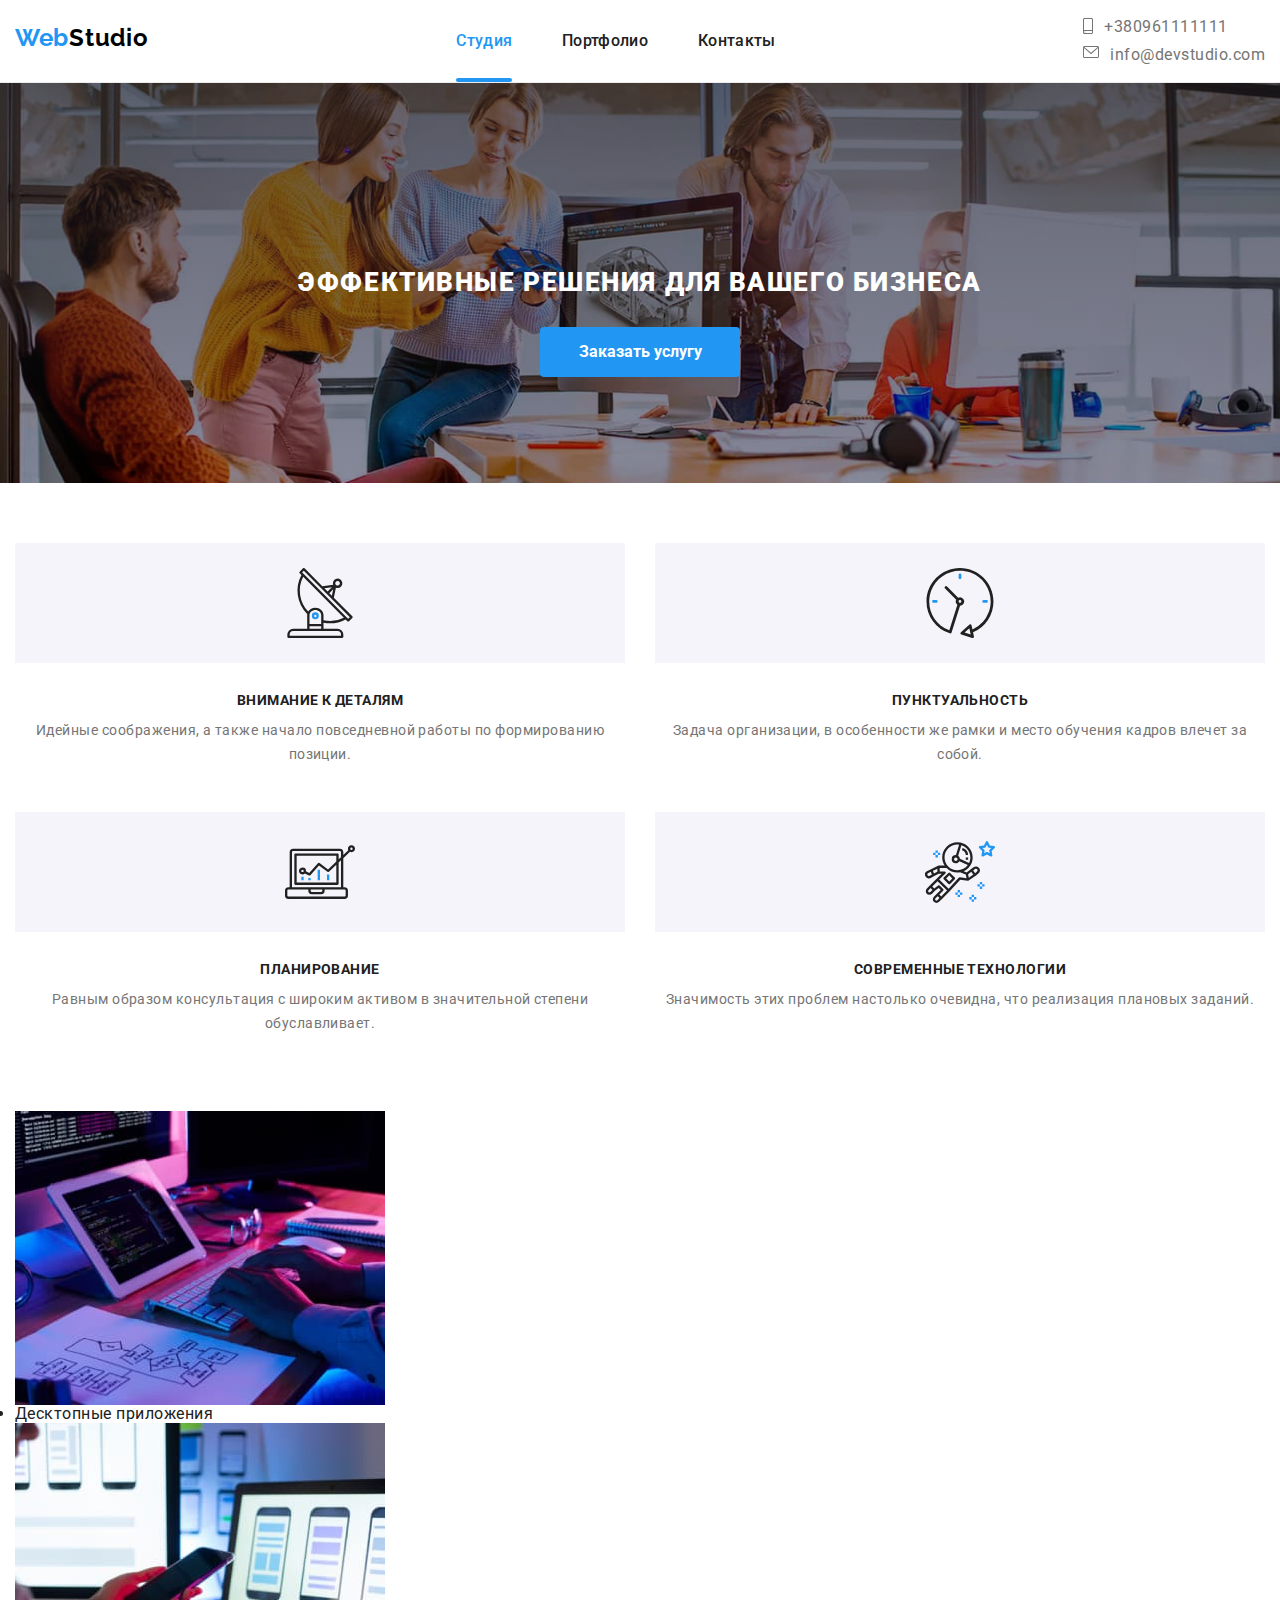
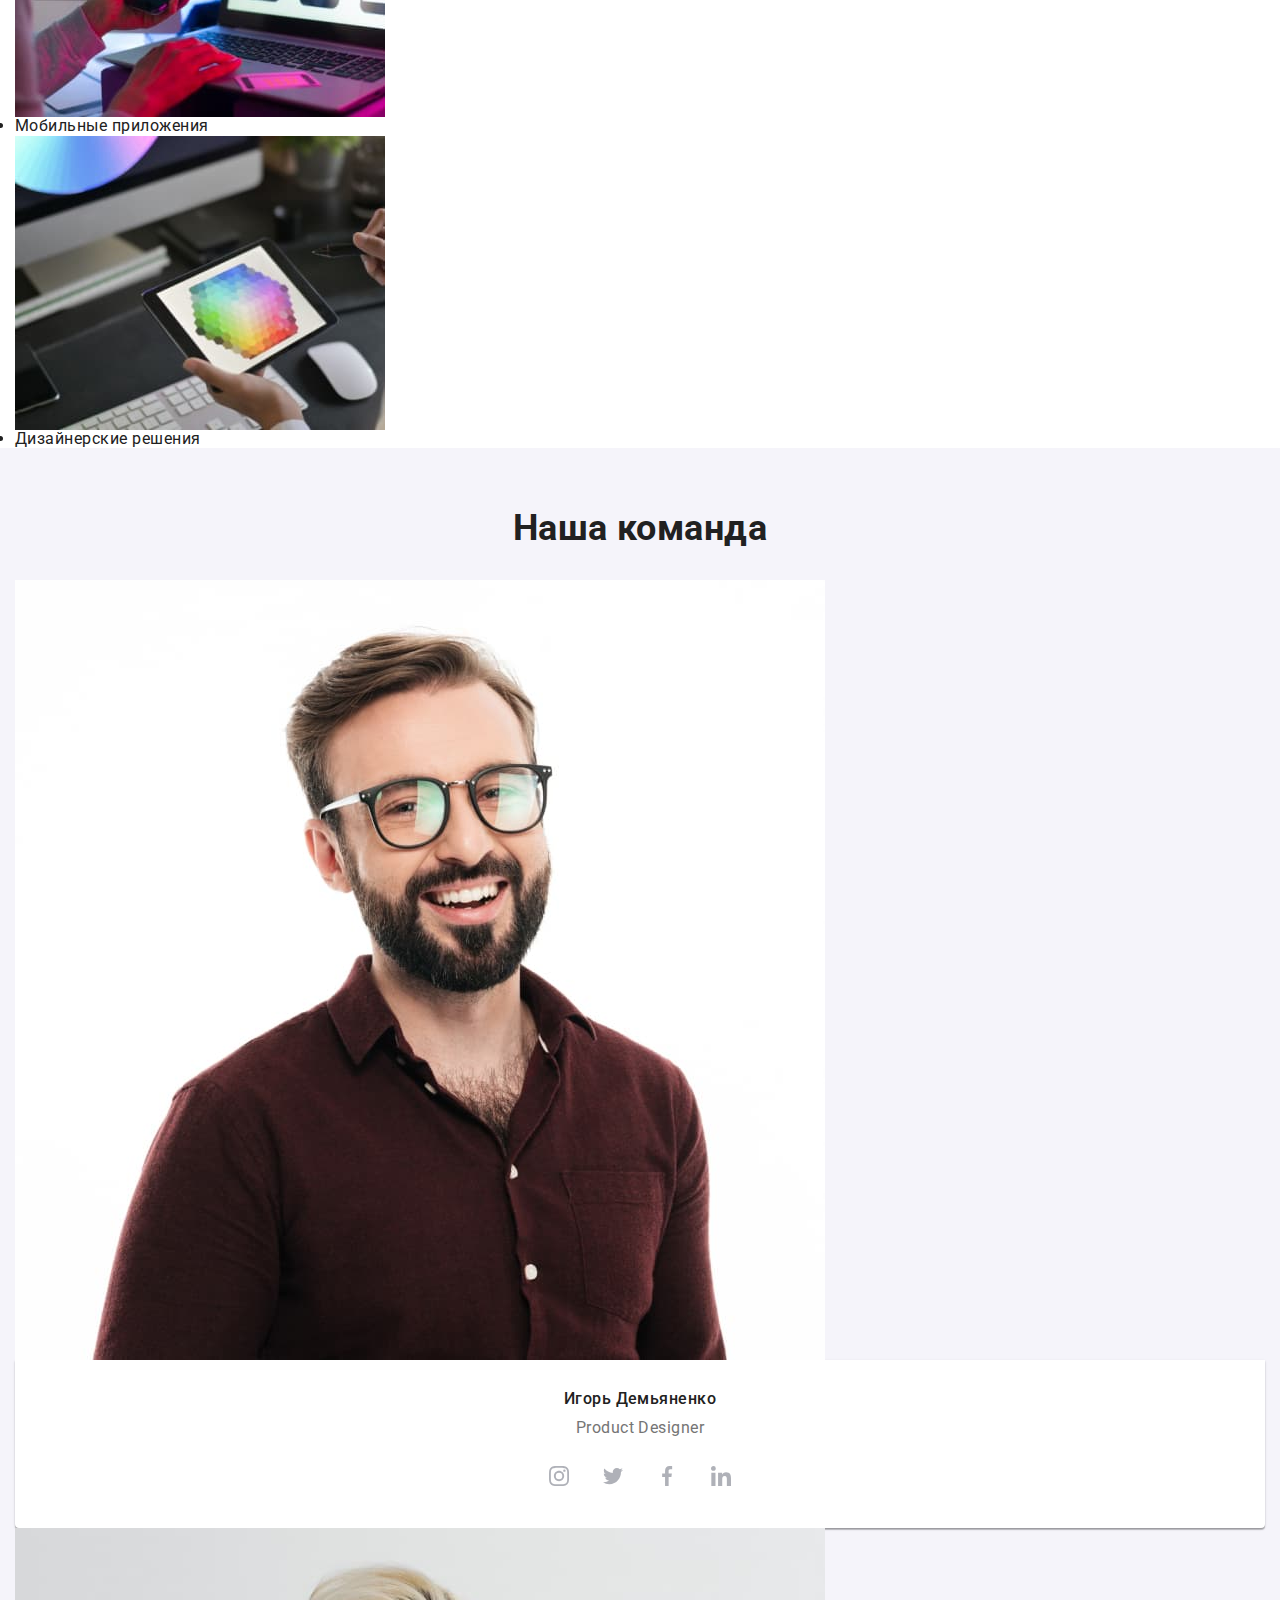
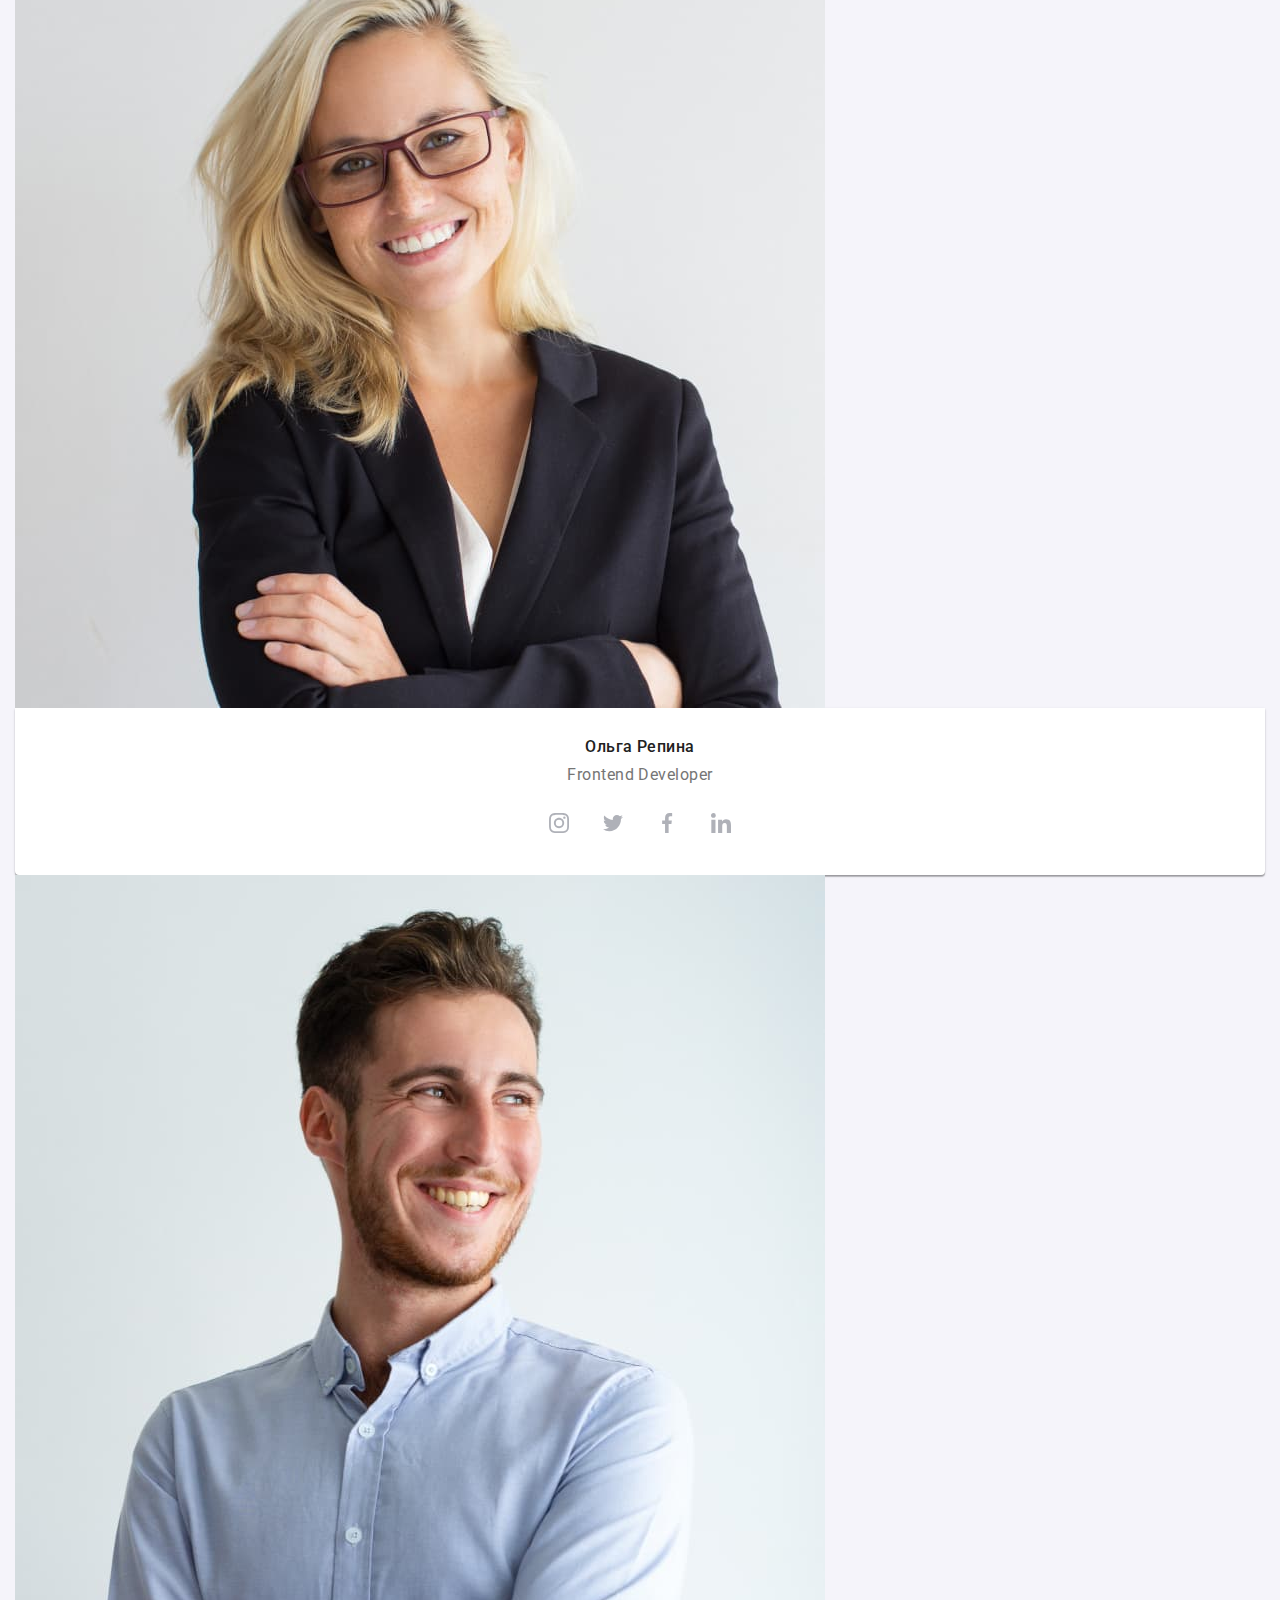
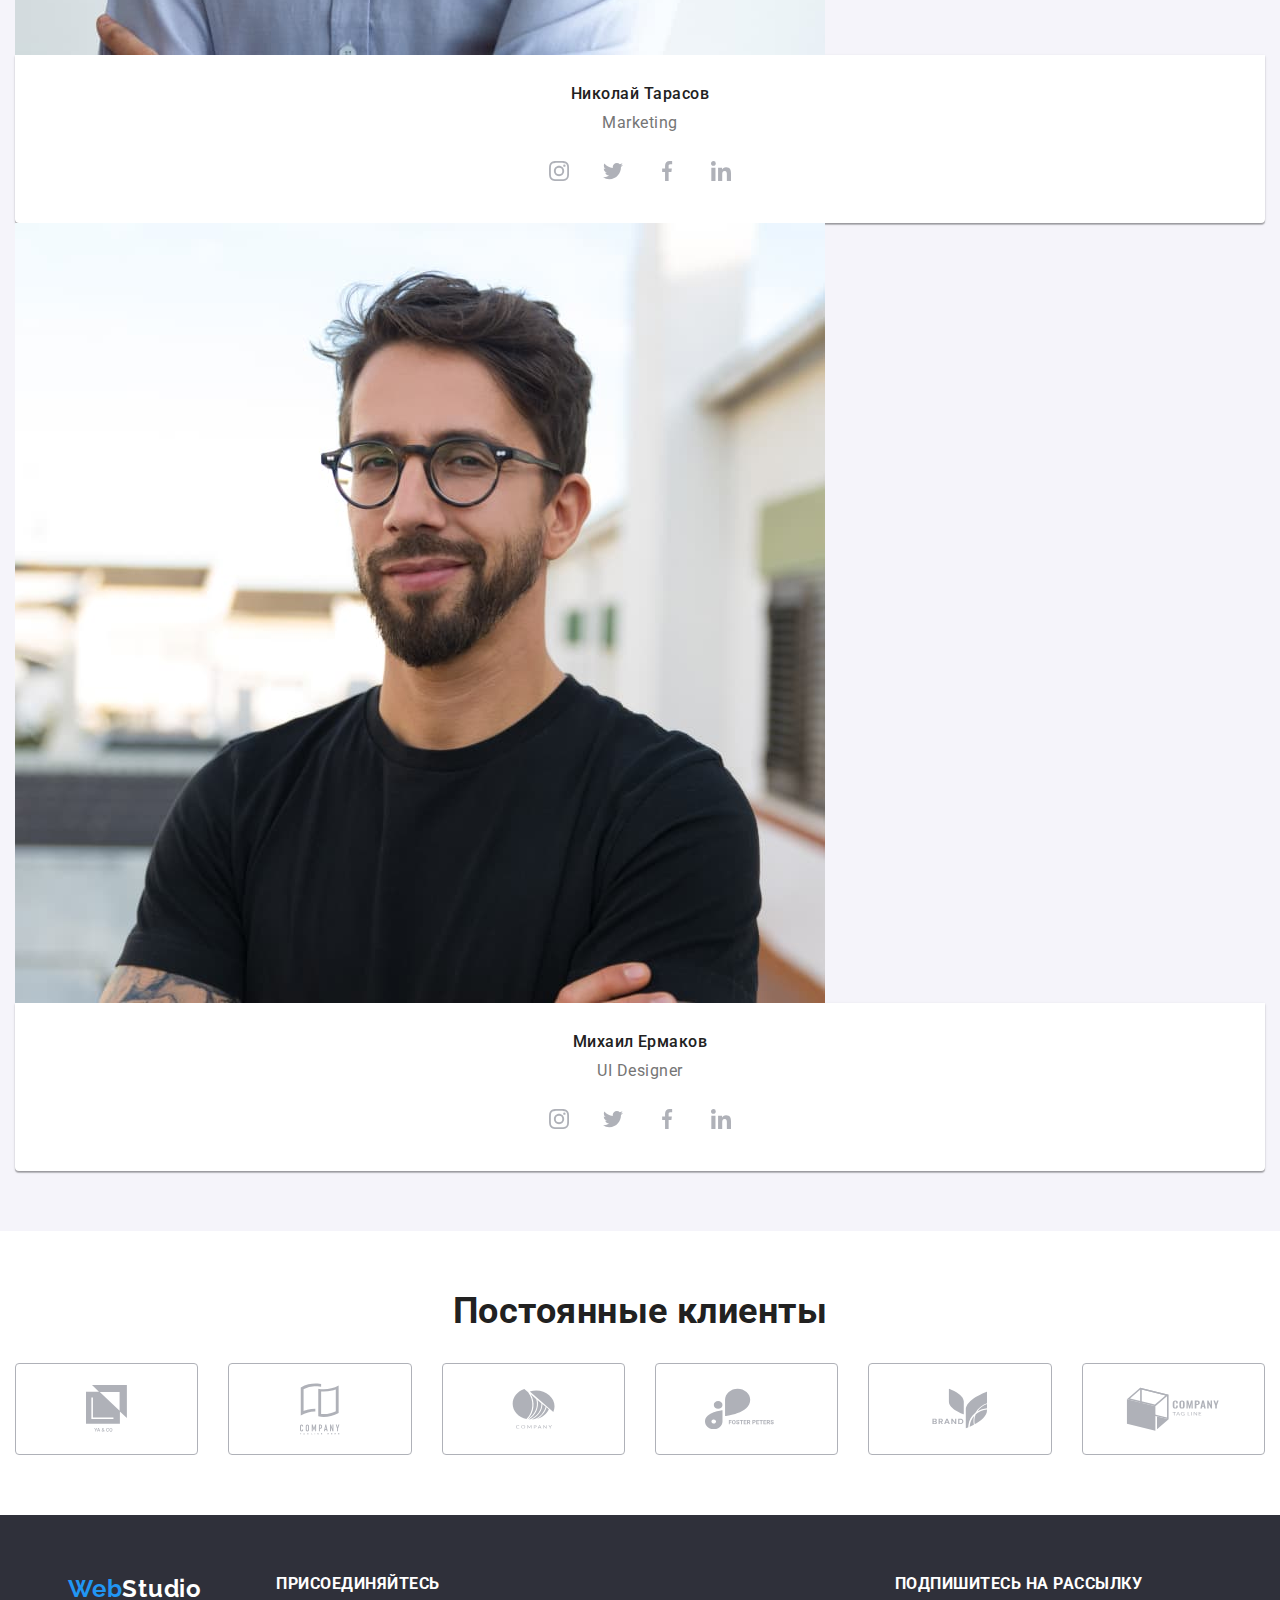
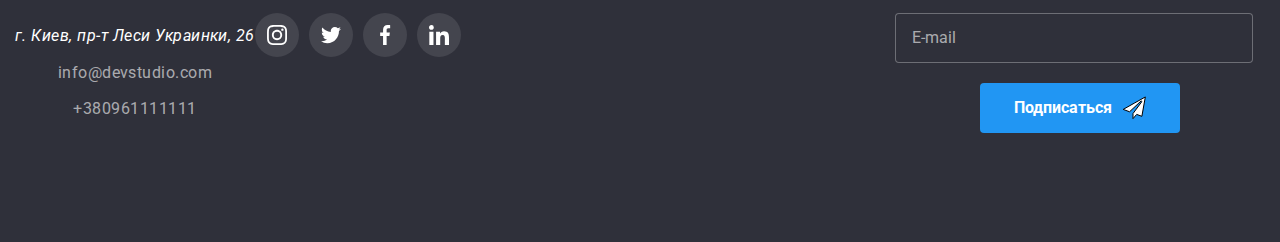
==== commit 60a5b608: "hw8" ====
--- a/index.html
+++ b/index.html
@@ -10,7 +10,7 @@
             <link href="https://fonts.googleapis.com/css2?family=Oleo+Script&family=Raleway:wght@700&family=Roboto:wght@400;500;700;900&display=swap"
                 rel="stylesheet">
             <link rel="stylesheet" href="https://cdnjs.cloudflare.com/ajax/libs/modern-normalize/1.1.0/modern-normalize.min.css">
-            <link rel="stylesheet" href="./css/common.css">
+            
             <link rel="stylesheet" href="./css/main.min.css"> 
         <!-- <link rel="stylesheet" href="./css/style.css"> -->
         </head>
@@ -22,7 +22,7 @@
                         <nav class="main-nav">
                                         <a class="logo" href="./index.html" lang="en">
                                         <span class="logo__word">Web</span>Studio</a> 
-                                    
+                            
                                     <button 
                                     class="menu-button" 
                                     type="button"
@@ -42,24 +42,21 @@
                                     id="menu-container" 
                                     data-menu
                                     >
-                                    <div class="navigation">
                                         <ul class="nav">
                                             <li class="nav__item"><a class="nav__link current" href="">Студия</a></li>
                                             <li class="nav__item"><a class="nav__link" href="./portfolio.html">Портфолио</a></li>
                                             <li class="nav__item"><a class="nav__link" href="">Контакты</a></li>
                                         </ul>
-                                    </div>
-                                    <div class="contacts-list">
                                         <ul class="contacts">
                                             <li class="contacts__item">
-                                                <a class="contacts__link contacts__link--blue link-none" href="tel:+380961111111">
+                                                <a class="contacts__link contacts__link--blue" href="tel:+380961111111">
                                                     <svg class="contacts__icon" width="10" height="16">
                                                         <use href="./images/icons.svg#icon-smartphone"></use>
                                                     </svg>
                                                     +380961111111</a>
                                             </li>
                                             <li class="contacts__item">
-                                                <a class="contacts__link link-none" href="mailto:info@devstudio.com">
+                                                <a class="contacts__link contacts__link--gray" href="mailto:info@devstudio.com">
                                                     <svg class="contacts__icon" width="16" height="12">
                                                         <use href="./images/icons.svg#icon-email"></use>
                                                     </svg>info@devstudio.com</a>
@@ -78,7 +75,7 @@
                                                 </ul>
                                             
                                         
-                                    </div>
+                                    
                                 </div>
                         </nav>
                         
@@ -361,9 +358,9 @@
                     </section>
                 </main>
                 <!--Подвал-->
-            <footer class="footer">
-                <div class="container foot">
-                    <div class="foot-address">
+            <footer class="footer container">
+                <div class="foot">
+                    <div class="foot__address">
                     <a class="logo footer__logo" href="./index.html" lang="en">
                         <span class="logo__word">Web</span>Studio</a>
                     <address class="address">
@@ -374,7 +371,7 @@
                     </ul>
                     </address>
                     </div>
-                    </div>
+                    
                     <div class="social-footer">
                     <strong class="footer__title">Присоединяйтесь</strong>
                     <ul class="icons list">
@@ -404,25 +401,19 @@
                             </a></li>
                     </ul>
                     </div>
-                    
+                </div>
+                </div>
                     <div class="form-foot">
                     <strong class="footer__title">Подпишитесь на рассылку</strong>
                     <form action="#" class="form-footer">
                         <input type="email" name="mail-foot" id="mail-foot" class="form-footer__field" placeholder="E-mail">
                         <div class="btn-wrapper">
                         <button type="submit" class="form-footer__btn">Подписаться</button>
-                        <!-- <div class="form-footer__img">
-                        <svg class="foot-svg">
-                                <use href="./images/icons.svg#icon-telegram"></use>
-                            </svg> 
-                            <svg width="24" height="24" viewBox="0 0 24 24" fill="none" xmlns="http://www.w3.org/2000/svg">
-                                <path d="M19.863 20.3235L14.975 18.5131L14.6483 18.3921L14.4217 18.6566L11 22.6484V17.5569L19.9017 5.54776L19.1581 4.88525L7.55359 15.7644L1.18652 13.4063L23.3215 0.955331L19.863 20.3235Z" fill="white" stroke="black" />
-                            </svg> 
-                            </div> -->
                         </div>
                     </form>
                     </div>
                 </div>
+                
             </footer>
 
             <div class="backdrop is-hidden" data-modal>
--- a/css/main.min.css
+++ b/css/main.min.css
@@ -3,5 +3,5 @@
  Consolas,  'Liberation Mono',  Menlo,- monospace;font-size:1em}small{font-size:80%}sub,sup{font-size:75%;line-height:0;position:relative;vertical-align:baseline}sub{bottom:-0.25em}sup{top:-0.5em}table{text-indent:0;border-color:inherit}button,input,optgroup,select,textarea{font-family:inherit;font-size:100%;line-height:1.15;margin:0}button,select{text-transform:none}button,[type='button'],[type='reset'],[type='submit']{-webkit-appearance:button}::-moz-focus-inner{border-style:none;padding:0}:-moz-focusring{outline:1px dotted ButtonText}:-moz-ui-invalid{box-shadow:none}legend{padding:0}progress{vertical-align:baseline}::-webkit-inner-spin-button,::-webkit-outer-spin-button{height:auto}[type='search']{-webkit-appearance:textfield;outline-offset:-2px}::-webkit-search-decoration{-webkit-appearance:none}::-webkit-file-upload-button{-webkit-appearance:button;font:inherit}summary{display:list-item}.nav,.clients,.address__list,.social,.card-set{list-style:none}.logo,.nav__link,.address__link,.social__link{text-decoration:none}html{-webkit-box-sizing:border-box;box-sizing:border-box}*,*::after,*::before{-webkit-box-sizing:inherit;box-sizing:inherit}p,h1,h2,h3,h4,h5,h6,ul{margin:0;padding:0}img{display:block;max-width:100%;height:auto}body{font-family:Roboto, sans-serif;letter-spacing:0.03em;color:#212121;background-color:#fff}body.modal-open{overflow:hidden}.visually-hidden{position:absolute;width:1px;height:1px;margin:-1px;border:0;padding:0;clip:rect(0 0 0 0);overflow:hidden}.list{list-style:none}.link-none{text-decoration:none}.container{min-width:100%;padding-left:15px;padding-right:15px;margin-left:auto;margin-right:auto}@media screen and (min-width: 480px){.container{width:480px}}@media screen and (min-width: 768px){.container{width:768px}}@media screen and (min-width: 1200px){.container{width:1200px}}.button{min-width:200px;padding:10px 32px;border:none;border-radius:4px;color:#fff;background-color:#2196f3;font-weight:700;font-size:16px;line-height:1.87;cursor:pointer}.section{padding-top:60px;padding-bottom:60px}.section--nopadding{padding-top:0}.section__title{margin-top:0;margin-bottom:30px;font-weight:700;font-size:36px;line-height:1.16;text-align:center}.page-header{position:relative;border-bottom:1px solid #ececec}.logo{display:inline-block;padding-top:16px;padding-bottom:16px;color:#000;font-family:Raleway, sans-serif;font-weight:700;font-size:24px;line-height:1.16;letter-spacing:0.03em}.logo__word{color:#2196f3}.footer__logo{color:#fff;padding:0;margin-bottom:20px}.main-nav{display:-webkit-box;display:-ms-flexbox;display:flex;-webkit-box-pack:justify;-ms-flex-pack:justify;justify-content:space-between;-webkit-box-align:center;-ms-flex-align:center;align-items:center}.nav{text-align:start}.nav__item:not(:last-child){margin-bottom:32px}.nav__link:visited{color:#212121}.nav__link{position:relative;display:inline-block;color:#212121;font-style:normal;font-weight:500;font-size:40px;line-height:1.17;letter-spacing:0.02em;-webkit-transition:color 250ms cubic-bezier(0.4, 0, 0.2, 1);transition:color 250ms cubic-bezier(0.4, 0, 0.2, 1)}.nav__link.current{color:#2196f3}.nav__link:hover,.nav__link:focus{color:#2196f3}@media screen and (max-width: 480px){.contacts{margin-bottom:60px}.contacts__icon{margin-right:11px}}@media screen and (max-width: 480px) and (max-width: 480px){.contacts__icon{display:none}}.contacts__item{display:-webkit-box;display:-ms-flexbox;display:flex;-webkit-box-pack:start;-ms-flex-pack:start;justify-content:flex-start}.contacts__item:not(:last-child){margin-bottom:32px}.contacts__link{display:-webkit-inline-box;display:-ms-inline-flexbox;display:inline-flex;-webkit-box-align:center;-ms-flex-align:center;align-items:center;color:#757575;font-weight:500;font-size:24px;line-height:1.16;letter-spacing:0.02em;color:#757575;fill:#757575;border:none;-webkit-transition:color 250ms cubic-bezier(0.4, 0, 0.2, 1),fill 250ms cubic-bezier(0.4, 0, 0.2, 1);transition:color 250ms cubic-bezier(0.4, 0, 0.2, 1),fill 250ms cubic-bezier(0.4, 0, 0.2, 1)}.contacts__link:hover,.contacts__link:focus{color:#2196f3;fill:#2196f3;border:none}@media screen and (max-width: 480px){.contacts__link--blue{font-weight:500;font-size:34px;line-height:1.17;letter-spacing:0.02em;color:#2196f3}}.hero{padding-top:184px;padding-bottom:216px;height:400px;margin-left:auto;margin-right:auto;letter-spacing:0.06em;text-align:center;background-color:#2f303a;background-image:-webkit-gradient(linear, left top, left bottom, from(rgba(47,48,58,0.4)), to(rgba(47,48,58,0))),url(../images/hero-bg-image.jpg);background-image:linear-gradient(180deg, rgba(47,48,58,0.4) 0%, rgba(47,48,58,0) 100%),url(../images/hero-bg-image.jpg);background-size:cover;background-position:center;background-repeat:no-repeat}.hero__title{margin-top:0;margin-bottom:30px;color:#fff;font-weight:900;font-size:26px;line-height:1.16;letter-spacing:0.06em;text-transform:uppercase}.features__icon{width:70px;height:70px}.features__thumb{display:-webkit-box;display:-ms-flexbox;display:flex;-webkit-box-pack:center;-ms-flex-pack:center;justify-content:center;-webkit-box-align:center;-ms-flex-align:center;align-items:center;min-height:120px;margin-bottom:30px;background-color:#f5f4fa}.features__item{text-align:center}.features__item:not(:last-child){margin-bottom:30px}.features__title{margin-top:0;margin-bottom:10px;font-weight:700;font-size:14px;line-height:1.14;text-transform:uppercase}.features__text{margin-top:0;margin-bottom:0;color:#757575;font-size:14px;line-height:1.71}@media screen and (max-width: 480px){.work{display:none}}.section__team--bg{background-color:#f5f4fa}.team__item:not(:last-child){margin-bottom:30px}.team__name{margin-bottom:10px;font-weight:500;font-size:16px;line-height:1.18}.team__position{margin-bottom:16px;color:#757575;font-size:16px;line-height:1.18}.team__block{display:block;text-align:center;padding-top:30px;padding-bottom:30px;background-color:#fff;border-radius:0px 0px 4px 4px;-webkit-box-shadow:0px 1px 3px rgba(0,0,0,0.12),0px 1px 1px rgba(0,0,0,0.14),0px 2px 1px rgba(0,0,0,0.2);box-shadow:0px 1px 3px rgba(0,0,0,0.12),0px 1px 1px rgba(0,0,0,0.14),0px 2px 1px rgba(0,0,0,0.2)}.icons{display:-webkit-box;display:-ms-flexbox;display:flex;-webkit-box-pack:center;-ms-flex-pack:center;justify-content:center}.icons__item:not(:last-child){margin-right:10px}.icons__link{display:-webkit-inline-box;display:-ms-inline-flexbox;display:inline-flex;-webkit-box-align:center;-ms-flex-align:center;align-items:center;-webkit-box-pack:center;-ms-flex-pack:center;justify-content:center;width:44px;height:44px;border-radius:50%;fill:#afb1b8;-webkit-transition:background-color 250ms cubic-bezier(0.4, 0, 0.2, 1),fill 250ms cubic-bezier(0.4, 0, 0.2, 1);transition:background-color 250ms cubic-bezier(0.4, 0, 0.2, 1),fill 250ms cubic-bezier(0.4, 0, 0.2, 1)}.icons__img{width:20px;height:20px}.icons__link:hover,.icons__link:focus{fill:#fff;background-color:#2196f3;border:none}.clients{display:-webkit-box;display:-ms-flexbox;display:flex;-ms-flex-wrap:wrap;flex-wrap:wrap;-webkit-box-pack:center;-ms-flex-pack:center;justify-content:center;margin:-15px}.clients__item{width:calc((100% - 4*15px)/2);margin:15px;border-radius:4px}.clients__link{display:-webkit-box;display:-ms-flexbox;display:flex;-webkit-box-pack:center;-ms-flex-pack:center;justify-content:center;-webkit-box-align:center;-ms-flex-align:center;align-items:center;min-width:170px;min-height:92px;fill:#afb1b8;border:1px solid #afb1b8;border-radius:4px;-webkit-transition:border 250ms cubic-bezier(0.4, 0, 0.2, 1),fill 250ms cubic-bezier(0.4, 0, 0.2, 1);transition:border 250ms cubic-bezier(0.4, 0, 0.2, 1),fill 250ms cubic-bezier(0.4, 0, 0.2, 1)}.clients__link:hover,.clients__link:focus{border-color:#2196f3;border-radius:4px;fill:#2196f3}.footer{background-color:#2f303a;padding-bottom:60px;padding-top:60px}.foot{text-align:center}.foot-address{margin-bottom:60px}.address{font-style:normal}.address__link{display:block;color:rgba(255,255,255,0.6);font-style:normal;line-height:1.71;-webkit-transition:color 250ms cubic-bezier(0.4, 0, 0.2, 1);transition:color 250ms cubic-bezier(0.4, 0, 0.2, 1)}.address__link:hover,.address__link:focus{color:#2196f3}.address__item{margin-top:9px}.address__text{color:#fff;font-weight:400;letter-spacing:0.03em;line-height:1.71}.footer__title{display:block;margin-bottom:20px;font-weight:700;line-height:1.14;text-transform:uppercase;color:#fff}.social-footer{margin-left:auto;margin-right:auto;text-align:center;margin-bottom:60px}.footer__icons-link{fill:#fff;background-color:rgba(255,255,255,0.1);-webkit-transition:background-color 250ms cubic-bezier(0.4, 0, 0.2, 1);transition:background-color 250ms cubic-bezier(0.4, 0, 0.2, 1)}.form-foot{display:block;text-align:center}.form-footer__field{min-height:50px;min-width:358px;padding:12px 16px;margin-bottom:20px;margin-right:auto;margin-left:auto;border:1px solid rgba(255,255,255,0.3);border-radius:4px;color:#fff;background-color:#2f303a}.form-footer__field:hover,.form-footer__field:focus{outline:transparent;border-color:#fff}.form-footer__btn{display:-webkit-box;display:-ms-flexbox;display:flex;-webkit-box-align:center;-ms-flex-align:center;align-items:center;-webkit-box-pack:center;-ms-flex-pack:center;justify-content:center;min-width:200px;min-height:50px;margin-left:auto;margin-right:auto;border:none;border-radius:4px;color:#fff;background-color:#2196f3;font-weight:700;font-size:16px;line-height:1.87;cursor:pointer;-webkit-transition:background-color 250ms cubic-bezier(0.4, 0, 0.2, 1);transition:background-color 250ms cubic-bezier(0.4, 0, 0.2, 1)}.form-footer__btn::after{content:'';display:inline-block;width:24px;height:24px;margin-left:10px;background-image:url(../images/telegram.svg)}.form-footer__img{position:absolute;width:24px;height:24px;top:50%;right:28px;-webkit-transform:translateY(-50%);transform:translateY(-50%)}.btn-wrapper{height:50px}.form-footer__field::-webkit-input-placeholder{color:rgba(255,255,255,0.6)}.form-footer__field:-ms-input-placeholder{color:rgba(255,255,255,0.6)}.form-footer__field::-ms-input-placeholder{color:rgba(255,255,255,0.6)}.form-footer__field::placeholder{color:rgba(255,255,255,0.6)}.backdrop{position:fixed;top:0;left:0;width:100%;height:100%;padding:94px 15px;overflow-y:scroll;background-color:rgba(0,0,0,0.2);opacity:1;-webkit-transition:opacity 250ms var(--timing-function);transition:opacity 250ms var(--timing-function)}.backdrop.is-hidden{opacity:0;pointer-events:none}.backdrop.is-hidden .modal{-webkit-transform:translate(-50%, -50%) scale(1.1);transform:translate(-50%, -50%) scale(1.1)}.modal{position:relative;padding:40px;background-color:#fff;border-radius:4px;-webkit-transition:-webkit-transform 250ms cubic-bezier(0.4, 0, 0.2, 1);transition:-webkit-transform 250ms cubic-bezier(0.4, 0, 0.2, 1);transition:transform 250ms cubic-bezier(0.4, 0, 0.2, 1);transition:transform 250ms cubic-bezier(0.4, 0, 0.2, 1), -webkit-transform 250ms cubic-bezier(0.4, 0, 0.2, 1)}.button-close{display:-webkit-inline-box;display:-ms-inline-flexbox;display:inline-flex;position:absolute;-webkit-box-pack:center;-ms-flex-pack:center;justify-content:center;-webkit-box-align:center;-ms-flex-align:center;align-items:center;right:0;top:0;margin-top:8px;margin-right:8px;width:30px;height:30px;padding:0;background-color:#fff;border:1px solid rgba(0,0,0,0.1);border-radius:50px;cursor:pointer;fill:black;-webkit-transition:fill 250ms cubic-bezier(0.4, 0, 0.2, 1),border-color 250ms cubic-bezier(0.4, 0, 0.2, 1);transition:fill 250ms cubic-bezier(0.4, 0, 0.2, 1),border-color 250ms cubic-bezier(0.4, 0, 0.2, 1)}.button-close:hover,.button-close:focus{outline:none;fill:#2196f3;border-color:#2196f3}.button-close__img{height:11px;width:11px}.form{margin-left:auto;margin-right:auto}.form__title{display:inline-block;margin-bottom:12px;font-weight:700;font-size:20px;line-height:1.15}.form__field{position:relative;display:-webkit-box;display:-ms-flexbox;display:flex;-webkit-box-orient:vertical;-webkit-box-direction:normal;-ms-flex-direction:column;flex-direction:column}.form__field:not(:nth-of-type(4)){margin-bottom:10px}.form__field:nth-of-type(4){margin-bottom:20px}.form__input{margin:0;padding:11px 12px 11px 35px;border:1px solid rgba(33,33,33,0.2);border-radius:4px;cursor:pointer}.form-textarea{height:120px;padding:12px 16px;resize:none;-webkit-transition:border-color 250ms cubic-bezier(0.4, 0, 0.2, 1);transition:border-color 250ms cubic-bezier(0.4, 0, 0.2, 1);border:1px solid rgba(33,33,33,0.2);border-radius:4px}.form-field input::-webkit-input-placeholder{font-size:12px;line-height:1.16;letter-spacing:0.01em;color:rgba(117,117,117,0.5)}.form-field input:-ms-input-placeholder{font-size:12px;line-height:1.16;letter-spacing:0.01em;color:rgba(117,117,117,0.5)}.form-field input::-ms-input-placeholder{font-size:12px;line-height:1.16;letter-spacing:0.01em;color:rgba(117,117,117,0.5)}.form-field input::placeholder{font-size:12px;line-height:1.16;letter-spacing:0.01em;color:rgba(117,117,117,0.5)}.agree{display:-webkit-box;display:-ms-flexbox;display:flex;-webkit-box-pack:center;-ms-flex-pack:center;justify-content:center;margin-bottom:30px}.agree__link{color:#2196f3}.form-btn{display:block;margin-left:auto;margin-right:auto;-webkit-box-shadow:0px 4px 4px rgba(0,0,0,0.15);box-shadow:0px 4px 4px rgba(0,0,0,0.15);-webkit-transition:background-color 250ms cubic-bezier(0.4, 0, 0.2, 1);transition:background-color 250ms cubic-bezier(0.4, 0, 0.2, 1)}.form-btn:hover,.form-btn:focus,.form-footer__btn:hover,.form-footer__btn:focus{background-color:#188CE8}.form-img{position:absolute;top:31px;left:12px;-webkit-transition:fill 250ms cubic-bezier(0.4, 0, 0.2, 1);transition:fill 250ms cubic-bezier(0.4, 0, 0.2, 1)}.form__input:hover,.form__input:focus,textarea:hover,textarea:focus{outline:transparent;border-color:#2196f3}.form__input:focus+.form-img,.form__input:hover+.form-img{fill:#2196f3}.form__input{-webkit-transition:border-color 250ms cubic-bezier(0.4, 0, 0.2, 1);transition:border-color 250ms cubic-bezier(0.4, 0, 0.2, 1)}.checkbox{-webkit-appearance:none;-moz-appearance:none;appearance:none}.icon{display:inline-block;width:16px;height:15px;margin-right:7px;border:2px solid #212121;border-radius:2px}.checkbox:checked+.icon{background-color:#2196f3;border-color:#2196f3;background-image:url(../images/fullcheck.svg);background-size:contain;background-origin:border-box}.checkbox:focus+.icon{border-color:#2196f3}.form__label{display:-webkit-inline-box;display:-ms-inline-flexbox;display:inline-flex;-webkit-box-align:center;-ms-flex-align:center;align-items:center;margin-bottom:4px;font-size:12px;line-height:1.16;letter-spacing:0.01em;color:#757575}.agree-text{-ms-flex-item-align:center;-ms-grid-row-align:center;align-self:center;white-space:nowrap;font-size:12px;line-height:1.16;color:#757575}.menu-button{display:-webkit-inline-box;display:-ms-inline-flexbox;display:inline-flex;margin:0;padding:0;z-index:2;border:none;background-color:transparent}.menu-button:hover,.menu-button:focus{fill:#2196f3}@media screen and (min-width: 768px){.menu-button{display:none}}.menu-button .icon-cross{display:none}.menu-button.is-open .icon-cross{display:block}.menu-button.is-open .icon-menu{display:none}.menu-button .icon-menu{display:block}.menu-container{display:none;position:absolute;top:0;left:0;width:100%;min-height:796px;padding:48px 40px;text-align:center;z-index:1;background-color:#fff}.menu-container.is-open{display:-webkit-box;display:-ms-flexbox;display:flex;-webkit-box-orient:vertical;-webkit-box-direction:normal;-ms-flex-direction:column;flex-direction:column;-webkit-box-pack:justify;-ms-flex-pack:justify;justify-content:space-between}.social{display:-webkit-box;display:-ms-flexbox;display:flex;-webkit-box-pack:justify;-ms-flex-pack:justify;justify-content:space-between}.social__item{font-weight:500;font-size:18px;line-height:1.22;letter-spacing:0.02em;color:#2196f3}.social__item:not(:last-child){margin-right:20px}.social__link:visited{color:currentColor}@media screen and (max-width: 480px){.works{display:-webkit-box;display:-ms-flexbox;display:flex;-ms-flex-wrap:wrap;flex-wrap:wrap}}.works__item{margin-bottom:15px}.works__item:not(:last-child){margin-right:8px}.works__btn{display:inline-block;border-radius:4px;padding:6px 22px;font-family:inherit;font-weight:500;font-size:16px;line-height:1.62;letter-spacing:inherit;-webkit-transition:color 250ms cubic-bezier(0.4, 0, 0.2, 1),background-color 250ms cubic-bezier(0.4, 0, 0.2, 1),-webkit-box-shadow 250ms cubic-bezier(0.4, 0, 0.2, 1);transition:color 250ms cubic-bezier(0.4, 0, 0.2, 1),background-color 250ms cubic-bezier(0.4, 0, 0.2, 1),-webkit-box-shadow 250ms cubic-bezier(0.4, 0, 0.2, 1);transition:color 250ms cubic-bezier(0.4, 0, 0.2, 1),background-color 250ms cubic-bezier(0.4, 0, 0.2, 1),box-shadow 250ms cubic-bezier(0.4, 0, 0.2, 1);transition:color 250ms cubic-bezier(0.4, 0, 0.2, 1),background-color 250ms cubic-bezier(0.4, 0, 0.2, 1),box-shadow 250ms cubic-bezier(0.4, 0, 0.2, 1),-webkit-box-shadow 250ms cubic-bezier(0.4, 0, 0.2, 1);cursor:pointer}.works__btn--primary{background-color:#f5f4fa;border:none}.works__btn--primary:hover,.works__btn--primary:focus{outline:transparent;color:#fff;background-color:#2196f3;border:none;-webkit-box-shadow:0px 3px 1px rgba(0,0,0,0.1),0px 1px 2px rgba(0,0,0,0.08),0px 2px 2px rgba(0,0,0,0.12);box-shadow:0px 3px 1px rgba(0,0,0,0.1),0px 1px 2px rgba(0,0,0,0.08),0px 2px 2px rgba(0,0,0,0.12)}.works__btn--secondary{color:#fff;background-color:#2196f3;border:none;-webkit-box-shadow:0px 3px 1px rgba(0,0,0,0.1),0px 1px 2px rgba(0,0,0,0.08),0px 2px 2px rgba(0,0,0,0.12);box-shadow:0px 3px 1px rgba(0,0,0,0.1),0px 1px 2px rgba(0,0,0,0.08),0px 2px 2px rgba(0,0,0,0.12)}.works__btn--secondary:hover,.works__btn--secondary:focus{outline:transparent}@media screen and (min-width: 480px){.card-set{display:-webkit-box;display:-ms-flexbox;display:flex;-ms-flex-wrap:wrap;flex-wrap:wrap;margin:-15px}}.card-set__item{width:370px;margin:15px;-webkit-transition:-webkit-box-shadow 250ms var(--timing-function);transition:-webkit-box-shadow 250ms var(--timing-function);transition:box-shadow 250ms var(--timing-function);transition:box-shadow 250ms var(--timing-function), -webkit-box-shadow 250ms var(--timing-function)}.product{display:block}.product:focus,.product:hover{outline:transparent;-webkit-box-shadow:0px 1px 1px rgba(0,0,0,0.12),0px 4px 4px rgba(0,0,0,0.06),1px 4px 6px rgba(0,0,0,0.16);box-shadow:0px 1px 1px rgba(0,0,0,0.12),0px 4px 4px rgba(0,0,0,0.06),1px 4px 6px rgba(0,0,0,0.16)}.product__meta{color:#212121;padding:20px 24px;border-bottom:1px solid #ececec;border-right:1px solid #ececec;border-left:1px solid #ececec}.product__thumb{position:relative;overflow:hidden}.product__overlay{position:absolute;top:0;left:0;width:100%;height:100%;-webkit-transform:translateY(101%);transform:translateY(101%);-webkit-transition:-webkit-transform 250ms cubic-bezier(0.4, 0, 0.2, 1);transition:-webkit-transform 250ms cubic-bezier(0.4, 0, 0.2, 1);transition:transform 250ms cubic-bezier(0.4, 0, 0.2, 1);transition:transform 250ms cubic-bezier(0.4, 0, 0.2, 1), -webkit-transform 250ms cubic-bezier(0.4, 0, 0.2, 1);background-color:rgba(33,150,243,0.9)}.product__text{display:block;width:322px;height:168px;margin:63px 24px;font-size:18px;line-height:1.55;color:#fff}.card-set__item:hover .product__overlay{-webkit-transform:translateY(0%);transform:translateY(0%)}.card-set__item:focus .product__overlay{-webkit-transform:translateY(0%);transform:translateY(0%)}.product__name{margin-bottom:4px;font-weight:700;font-size:18px;line-height:2}.product__position{color:#757575;font-size:16px;line-height:1.87}
+ monospace;font-size:1em}small{font-size:80%}sub,sup{font-size:75%;line-height:0;position:relative;vertical-align:baseline}sub{bottom:-0.25em}sup{top:-0.5em}table{text-indent:0;border-color:inherit}button,input,optgroup,select,textarea{font-family:inherit;font-size:100%;line-height:1.15;margin:0}button,select{text-transform:none}button,[type='button'],[type='reset'],[type='submit']{-webkit-appearance:button}::-moz-focus-inner{border-style:none;padding:0}:-moz-focusring{outline:1px dotted ButtonText}:-moz-ui-invalid{box-shadow:none}legend{padding:0}progress{vertical-align:baseline}::-webkit-inner-spin-button,::-webkit-outer-spin-button{height:auto}[type='search']{-webkit-appearance:textfield;outline-offset:-2px}::-webkit-search-decoration{-webkit-appearance:none}::-webkit-file-upload-button{-webkit-appearance:button;font:inherit}summary{display:list-item}.nav,.contacts,.clients,.address__list,.social,.card-set{list-style:none}.logo,.nav__link,.nav__link.current,.contacts__link,.address__link,.social__link{text-decoration:none}html{-webkit-box-sizing:border-box;box-sizing:border-box}*,*::after,*::before{-webkit-box-sizing:inherit;box-sizing:inherit}p,h1,h2,h3,h4,h5,h6,ul{margin:0;padding:0}img{display:block;max-width:100%;height:auto}body{font-family:Roboto, sans-serif;letter-spacing:0.03em;color:#212121;background-color:#fff}body.modal-open{overflow:hidden}.visually-hidden{position:absolute;width:1px;height:1px;margin:-1px;border:0;padding:0;clip:rect(0 0 0 0);overflow:hidden}.list{list-style:none}.link-none{text-decoration:none}.container{min-width:100%;padding-left:15px;padding-right:15px;margin-left:auto;margin-right:auto}@media screen and (min-width: 480px){.container{width:480px}}@media screen and (min-width: 768px){.container{width:768px}}@media screen and (min-width: 1200px){.container{width:1200px}}.button{min-width:200px;padding:10px 32px;border:none;border-radius:4px;color:#fff;background-color:#2196f3;font-weight:700;font-size:16px;line-height:1.87;cursor:pointer}.section{padding-top:60px;padding-bottom:60px}.section--nopadding{padding-top:0}.section__title{margin-top:0;margin-bottom:30px;font-weight:700;font-size:36px;line-height:1.16;text-align:center}.page-header{position:relative;border-bottom:1px solid #ececec}.logo{display:inline-block;padding-top:16px;padding-bottom:16px;color:#000;font-family:Raleway, sans-serif;font-weight:700;font-size:24px;line-height:1.16;letter-spacing:0.03em}.logo__word{color:#2196f3}.footer__logo{color:#fff;padding:0;margin-bottom:20px}.main-nav{display:-webkit-box;display:-ms-flexbox;display:flex;-webkit-box-align:baseline;-ms-flex-align:baseline;align-items:baseline}@media screen and (max-width: 768px){.main-nav{display:-webkit-box;display:-ms-flexbox;display:flex;-webkit-box-pack:justify;-ms-flex-pack:justify;justify-content:space-between;-webkit-box-align:center;-ms-flex-align:center;align-items:center}}.nav{text-align:start}@media screen and (min-width: 768px){.nav{display:-webkit-box;display:-ms-flexbox;display:flex;margin-left:auto;margin-right:auto}}@media screen and (max-width: 768px){.nav__item:not(:last-child){margin-bottom:32px}}.nav__link:visited{color:#212121}@media screen and (min-width: 768px){.nav__item:not(:last-child){margin-right:50px}}.nav__link{position:relative;display:inline-block;color:#212121;-webkit-transition:color 250ms cubic-bezier(0.4, 0, 0.2, 1);transition:color 250ms cubic-bezier(0.4, 0, 0.2, 1)}.nav__link.current{color:#2196f3}.nav__link:hover,.nav__link:focus{color:#2196f3}@media screen and (max-width: 768px){.nav__link{font-weight:500;font-size:40px;line-height:1.17;letter-spacing:0.02em}}@media screen and (min-width: 768px){.nav__link{font-weight:500;line-height:1.14;letter-spacing:0.02em;padding-top:32px;padding-bottom:32px}}@media screen and (min-width: 768px){.nav__link.current:after{content:'';position:absolute;bottom:0;left:0;display:inline-block;width:100%;height:4px;border-radius:4px;background-color:#2196f3;opacity:1}}.contacts{display:-webkit-box;display:-ms-flexbox;display:flex;-webkit-box-orient:vertical;-webkit-box-direction:normal;-ms-flex-direction:column;flex-direction:column;-webkit-box-pack:end;-ms-flex-pack:end;justify-content:flex-end}@media screen and (max-width: 768px){.contacts{margin-top:300px;margin-bottom:60px}}@media screen and (min-width: 768px){.contacts-list{margin-left:84px}}.contacts__icon{margin-right:11px}@media screen and (max-width: 768px){.contacts__icon{display:none}}.contacts__item{display:-webkit-box;display:-ms-flexbox;display:flex;-webkit-box-pack:start;-ms-flex-pack:start;justify-content:flex-start}@media screen and (min-width: 768px){.contacts__item:not(:last-child){margin-bottom:10px}}@media screen and (max-width: 768px){.contacts__item:not(:last-child){margin-bottom:32px}}.contacts__link{display:-webkit-inline-box;display:-ms-inline-flexbox;display:inline-flex;color:#757575;color:#757575;fill:#757575;border:none;-webkit-transition:color 250ms cubic-bezier(0.4, 0, 0.2, 1),fill 250ms cubic-bezier(0.4, 0, 0.2, 1);transition:color 250ms cubic-bezier(0.4, 0, 0.2, 1),fill 250ms cubic-bezier(0.4, 0, 0.2, 1)}.contacts__link:hover,.contacts__link:focus{color:#2196f3;fill:#2196f3;border:none}@media screen and (max-width: 768px){.contacts__link--blue{font-weight:500;font-size:34px;line-height:1.17;letter-spacing:0.02em;color:#2196f3}.contacts__link--gray{font-weight:500;font-size:24px;line-height:1.16;letter-spacing:0.02em}}.hero{padding-top:184px;padding-bottom:216px;height:400px;max-width:1600px;margin-left:auto;margin-right:auto;letter-spacing:0.06em;text-align:center;background-color:#2f303a;background-image:-webkit-gradient(linear, left top, left bottom, from(rgba(47,48,58,0.4)), to(rgba(47,48,58,0))),url(../images/hero-bg-image.jpg);background-image:linear-gradient(180deg, rgba(47,48,58,0.4) 0%, rgba(47,48,58,0) 100%),url(../images/hero-bg-image.jpg);background-size:cover;background-position:center;background-repeat:no-repeat}.hero__title{margin-top:0;margin-bottom:30px;color:#fff;font-weight:900;font-size:26px;line-height:1.16;letter-spacing:0.06em;text-transform:uppercase}@media screen and (max-width: 1200px){.hero__title{width:396px;margin-left:auto;margin-right:auto}}@media screen and (min-width: 480px){.features{display:-webkit-box;display:-ms-flexbox;display:flex;-ms-flex-wrap:wrap;flex-wrap:wrap;margin:-15px}.features__item{width:calc((100% - 60px) / 2);margin:15px}}.features__icon{width:70px;height:70px}.features__thumb{display:-webkit-box;display:-ms-flexbox;display:flex;-webkit-box-pack:center;-ms-flex-pack:center;justify-content:center;-webkit-box-align:center;-ms-flex-align:center;align-items:center;min-height:120px;margin-bottom:30px;background-color:#f5f4fa}.features__item{text-align:center}.features__item:not(:last-child){margin-bottom:30px}.features__title{margin-top:0;margin-bottom:10px;font-weight:700;font-size:14px;line-height:1.14;text-transform:uppercase}.features__text{margin-top:0;margin-bottom:0;color:#757575;font-size:14px;line-height:1.71}@media screen and (max-width: 1200px){.work{display:none}}@media screen and (min-width: 480px) and (max-width: 1200px){.team{display:-webkit-box;display:-ms-flexbox;display:flex;-ms-flex-wrap:wrap;flex-wrap:wrap;margin:-15px}.team__item{width:calc((100% - 60px) / 2);margin:15px}}.section__team--bg{background-color:#f5f4fa}@media screen and (max-width: 480px){.team__item:not(:last-child){margin-bottom:30px}}.team__name{margin-bottom:10px;font-weight:500;font-size:16px;line-height:1.18}.team__position{margin-bottom:16px;color:#757575;font-size:16px;line-height:1.18}.team__block{display:block;text-align:center;padding-top:30px;padding-bottom:30px;background-color:#fff;border-radius:0px 0px 4px 4px;-webkit-box-shadow:0px 1px 3px rgba(0,0,0,0.12),0px 1px 1px rgba(0,0,0,0.14),0px 2px 1px rgba(0,0,0,0.2);box-shadow:0px 1px 3px rgba(0,0,0,0.12),0px 1px 1px rgba(0,0,0,0.14),0px 2px 1px rgba(0,0,0,0.2)}.icons{display:-webkit-box;display:-ms-flexbox;display:flex;-webkit-box-pack:center;-ms-flex-pack:center;justify-content:center}.icons__item:not(:last-child){margin-right:10px}.icons__link{display:-webkit-inline-box;display:-ms-inline-flexbox;display:inline-flex;-webkit-box-align:center;-ms-flex-align:center;align-items:center;-webkit-box-pack:center;-ms-flex-pack:center;justify-content:center;width:44px;height:44px;border-radius:50%;fill:#afb1b8;-webkit-transition:background-color 250ms cubic-bezier(0.4, 0, 0.2, 1),fill 250ms cubic-bezier(0.4, 0, 0.2, 1);transition:background-color 250ms cubic-bezier(0.4, 0, 0.2, 1),fill 250ms cubic-bezier(0.4, 0, 0.2, 1)}.icons__img{width:20px;height:20px}.icons__link:hover,.icons__link:focus{fill:#fff;background-color:#2196f3;border:none}.clients{display:-webkit-box;display:-ms-flexbox;display:flex;-ms-flex-wrap:wrap;flex-wrap:wrap;-webkit-box-pack:center;-ms-flex-pack:center;justify-content:center;margin:-15px}@media screen and (min-width: 1200px){.clients{-ms-flex-wrap:nowrap;flex-wrap:nowrap}}.clients__item{margin:15px;border-radius:4px}@media screen and (max-width: 480px){.clients__item{width:calc((100% - 60px)/2)}}@media screen and (min-width: 480px){.clients__item{width:calc((100% - 90px)/3)}}.clients__link{display:-webkit-box;display:-ms-flexbox;display:flex;-webkit-box-pack:center;-ms-flex-pack:center;justify-content:center;-webkit-box-align:center;-ms-flex-align:center;align-items:center;min-width:170px;min-height:92px;fill:#afb1b8;border:1px solid #afb1b8;border-radius:4px;-webkit-transition:border 250ms cubic-bezier(0.4, 0, 0.2, 1),fill 250ms cubic-bezier(0.4, 0, 0.2, 1);transition:border 250ms cubic-bezier(0.4, 0, 0.2, 1),fill 250ms cubic-bezier(0.4, 0, 0.2, 1)}.clients__link:hover,.clients__link:focus{border-color:#2196f3;border-radius:4px;fill:#2196f3}.footer{background-color:#2f303a;padding-bottom:60px;padding-top:60px}@media screen and (min-width: 768px) and (max-width: 1200px){.footer{display:-webkit-box;display:-ms-flexbox;display:flex;-webkit-box-orient:vertical;-webkit-box-direction:normal;-ms-flex-direction:column;flex-direction:column}}@media screen and (max-width: 480px){.footer{display:-webkit-box;display:-ms-flexbox;display:flex;-webkit-box-orient:vertical;-webkit-box-direction:normal;-ms-flex-direction:column;flex-direction:column;-webkit-box-align:center;-ms-flex-align:center;align-items:center}}@media screen and (min-width: 1200px){.footer{display:-webkit-box;display:-ms-flexbox;display:flex}}@media screen and (max-width: 1200px){.foot{display:-webkit-box;display:-ms-flexbox;display:flex;-webkit-box-orient:horizontal;-webkit-box-direction:normal;-ms-flex-direction:row;flex-direction:row;-webkit-box-pack:justify;-ms-flex-pack:justify;justify-content:space-between}}@media screen and (min-width: 1200px){.foot{display:-webkit-box;display:-ms-flexbox;display:flex}}@media screen and (max-width: 480px){.foot{display:-webkit-box;display:-ms-flexbox;display:flex;-webkit-box-orient:vertical;-webkit-box-direction:normal;-ms-flex-direction:column;flex-direction:column}}.foot__address{text-align:center;margin-bottom:60px}.address__link{display:block;color:rgba(255,255,255,0.6);font-style:normal;line-height:1.71;-webkit-transition:color 250ms cubic-bezier(0.4, 0, 0.2, 1);transition:color 250ms cubic-bezier(0.4, 0, 0.2, 1)}.address__link:hover,.address__link:focus{color:#2196f3}.address__item{margin-top:9px}.address__text{color:#fff;font-weight:400;letter-spacing:0.03em;line-height:1.71}.footer__title{display:block;margin-bottom:20px;font-weight:700;line-height:1.14;text-transform:uppercase;color:#fff}.social-footer{text-align:center;margin-bottom:60px}@media screen and (max-width: 480px){.social-footer{margin-left:auto;margin-right:auto}}@media screen and (min-width: 1200px){.social-footer{margin-left:auto;margin-right:auto}}.footer__icons-link{fill:#fff;background-color:rgba(255,255,255,0.1);-webkit-transition:background-color 250ms cubic-bezier(0.4, 0, 0.2, 1);transition:background-color 250ms cubic-bezier(0.4, 0, 0.2, 1)}@media screen and (max-width: 1200px){.form-foot{display:-webkit-box;display:-ms-flexbox;display:flex;text-align:center;-webkit-box-orient:vertical;-webkit-box-direction:normal;-ms-flex-direction:column;flex-direction:column}}@media screen and (min-width: 1200px){.form-foot{margin-left:auto}}.form-footer__field{min-height:50px;min-width:358px;padding:12px 16px;margin-right:12px;margin-bottom:20px;border:1px solid rgba(255,255,255,0.3);border-radius:4px;color:#fff;background-color:#2f303a}@media screen and (max-width: 768px){.form-footer__field{margin-right:auto;margin-left:auto}}.form-footer__field:hover,.form-footer__field:focus{outline:transparent;border-color:#fff}.form-footer__btn{display:-webkit-box;display:-ms-flexbox;display:flex;-webkit-box-align:center;-ms-flex-align:center;align-items:center;-webkit-box-pack:center;-ms-flex-pack:center;justify-content:center;min-width:200px;min-height:50px;margin-left:auto;margin-right:auto;border:none;border-radius:4px;color:#fff;background-color:#2196f3;font-weight:700;font-size:16px;line-height:1.87;cursor:pointer;-webkit-transition:background-color 250ms cubic-bezier(0.4, 0, 0.2, 1);transition:background-color 250ms cubic-bezier(0.4, 0, 0.2, 1)}.form-footer__btn::after{content:'';display:inline-block;width:24px;height:24px;margin-left:10px;background-image:url(../images/telegram.svg)}.form-footer__img{position:absolute;width:24px;height:24px;top:50%;right:28px;-webkit-transform:translateY(-50%);transform:translateY(-50%)}.btn-wrapper{height:50px}.form-footer__field::-webkit-input-placeholder{color:rgba(255,255,255,0.6)}.form-footer__field:-ms-input-placeholder{color:rgba(255,255,255,0.6)}.form-footer__field::-ms-input-placeholder{color:rgba(255,255,255,0.6)}.form-footer__field::placeholder{color:rgba(255,255,255,0.6)}.backdrop{position:fixed;top:0;left:0;width:100%;height:100%;padding:94px 15px;overflow-y:scroll;background-color:rgba(0,0,0,0.2);opacity:1;-webkit-transition:opacity 250ms var(--timing-function);transition:opacity 250ms var(--timing-function)}.backdrop.is-hidden{opacity:0;pointer-events:none}.backdrop.is-hidden .modal{-webkit-transform:translate(-50%, -50%) scale(1.1);transform:translate(-50%, -50%) scale(1.1)}.modal{position:relative;padding:40px;background-color:#fff;border-radius:4px;-webkit-transition:-webkit-transform 250ms cubic-bezier(0.4, 0, 0.2, 1);transition:-webkit-transform 250ms cubic-bezier(0.4, 0, 0.2, 1);transition:transform 250ms cubic-bezier(0.4, 0, 0.2, 1);transition:transform 250ms cubic-bezier(0.4, 0, 0.2, 1), -webkit-transform 250ms cubic-bezier(0.4, 0, 0.2, 1)}@media screen and (min-width: 480px){.modal{position:absolute;top:50%;left:50%;-webkit-transform:translate(-50%, -50%);transform:translate(-50%, -50%);max-width:450px;width:100%}}.button-close{display:-webkit-inline-box;display:-ms-inline-flexbox;display:inline-flex;position:absolute;-webkit-box-pack:center;-ms-flex-pack:center;justify-content:center;-webkit-box-align:center;-ms-flex-align:center;align-items:center;right:0;top:0;margin-top:8px;margin-right:8px;width:30px;height:30px;padding:0;background-color:#fff;border:1px solid rgba(0,0,0,0.1);border-radius:50px;cursor:pointer;fill:black;-webkit-transition:fill 250ms cubic-bezier(0.4, 0, 0.2, 1),border-color 250ms cubic-bezier(0.4, 0, 0.2, 1);transition:fill 250ms cubic-bezier(0.4, 0, 0.2, 1),border-color 250ms cubic-bezier(0.4, 0, 0.2, 1)}.button-close:hover,.button-close:focus{outline:none;fill:#2196f3;border-color:#2196f3}.button-close__img{height:11px;width:11px}.form{margin-left:auto;margin-right:auto}.form__title{display:inline-block;margin-bottom:12px;font-weight:700;font-size:20px;line-height:1.15}.form__field{position:relative;display:-webkit-box;display:-ms-flexbox;display:flex;-webkit-box-orient:vertical;-webkit-box-direction:normal;-ms-flex-direction:column;flex-direction:column}.form__field:not(:nth-of-type(4)){margin-bottom:10px}.form__field:nth-of-type(4){margin-bottom:20px}.form__input{margin:0;padding:11px 12px 11px 35px;border:1px solid rgba(33,33,33,0.2);border-radius:4px;cursor:pointer}.form-textarea{height:120px;padding:12px 16px;resize:none;-webkit-transition:border-color 250ms cubic-bezier(0.4, 0, 0.2, 1);transition:border-color 250ms cubic-bezier(0.4, 0, 0.2, 1);border:1px solid rgba(33,33,33,0.2);border-radius:4px}.form-field input::-webkit-input-placeholder{font-size:12px;line-height:1.16;letter-spacing:0.01em;color:rgba(117,117,117,0.5)}.form-field input:-ms-input-placeholder{font-size:12px;line-height:1.16;letter-spacing:0.01em;color:rgba(117,117,117,0.5)}.form-field input::-ms-input-placeholder{font-size:12px;line-height:1.16;letter-spacing:0.01em;color:rgba(117,117,117,0.5)}.form-field input::placeholder{font-size:12px;line-height:1.16;letter-spacing:0.01em;color:rgba(117,117,117,0.5)}.agree{display:-webkit-box;display:-ms-flexbox;display:flex;-webkit-box-pack:center;-ms-flex-pack:center;justify-content:center;margin-bottom:30px}.agree__link{color:#2196f3}.form-btn{display:block;margin-left:auto;margin-right:auto;-webkit-box-shadow:0px 4px 4px rgba(0,0,0,0.15);box-shadow:0px 4px 4px rgba(0,0,0,0.15);-webkit-transition:background-color 250ms cubic-bezier(0.4, 0, 0.2, 1);transition:background-color 250ms cubic-bezier(0.4, 0, 0.2, 1)}.form-btn:hover,.form-btn:focus,.form-footer__btn:hover,.form-footer__btn:focus{background-color:#188CE8}.form-img{position:absolute;top:31px;left:12px;-webkit-transition:fill 250ms cubic-bezier(0.4, 0, 0.2, 1);transition:fill 250ms cubic-bezier(0.4, 0, 0.2, 1)}.form__input:hover,.form__input:focus,textarea:hover,textarea:focus{outline:transparent;border-color:#2196f3}.form__input:focus+.form-img,.form__input:hover+.form-img{fill:#2196f3}.form__input{-webkit-transition:border-color 250ms cubic-bezier(0.4, 0, 0.2, 1);transition:border-color 250ms cubic-bezier(0.4, 0, 0.2, 1)}.checkbox{-webkit-appearance:none;-moz-appearance:none;appearance:none}.icon{display:inline-block;width:16px;height:15px;margin-right:7px;border:2px solid #212121;border-radius:2px}.checkbox:checked+.icon{background-color:#2196f3;border-color:#2196f3;background-image:url(../images/fullcheck.svg);background-size:contain;background-origin:border-box}.checkbox:focus+.icon{border-color:#2196f3}.form__label{display:-webkit-inline-box;display:-ms-inline-flexbox;display:inline-flex;-webkit-box-align:center;-ms-flex-align:center;align-items:center;margin-bottom:4px;font-size:12px;line-height:1.16;letter-spacing:0.01em;color:#757575}.agree-text{-ms-flex-item-align:center;-ms-grid-row-align:center;align-self:center;white-space:nowrap;font-size:12px;line-height:1.16;color:#757575}.menu-button{display:-webkit-inline-box;display:-ms-inline-flexbox;display:inline-flex;margin:0;padding:0;z-index:2;border:none;background-color:transparent}.menu-button:hover,.menu-button:focus{fill:#2196f3}@media screen and (min-width: 768px){.menu-button{display:none}}.menu-button .icon-cross{display:none}.menu-button.is-open .icon-cross{display:block}.menu-button.is-open .icon-menu{display:none}.menu-button .icon-menu{display:block}@media screen and (max-width: 768px){.menu-container{display:none;position:absolute;top:0;left:0;width:100%;padding:48px 40px;text-align:center;background-color:#fff}.menu-container.is-open{display:-webkit-box;display:-ms-flexbox;display:flex;-webkit-box-orient:vertical;-webkit-box-direction:normal;-ms-flex-direction:column;flex-direction:column}}@media screen and (min-width: 768px){.menu-container{display:-webkit-box;display:-ms-flexbox;display:flex;-webkit-box-align:center;-ms-flex-align:center;align-items:center;-webkit-box-flex:1;-ms-flex-positive:1;flex-grow:1;-webkit-box-pack:justify;-ms-flex-pack:justify;justify-content:space-between}}.social{display:-webkit-box;display:-ms-flexbox;display:flex;-webkit-box-pack:justify;-ms-flex-pack:justify;justify-content:space-between}@media screen and (min-width: 768px){.social{display:none}}.social__item{font-weight:500;font-size:18px;line-height:1.22;letter-spacing:0.02em;color:#2196f3}.social__item:not(:last-child){margin-right:20px}.social__link:visited{color:currentColor}@media screen and (max-width: 480px){.works{display:-webkit-box;display:-ms-flexbox;display:flex;-ms-flex-wrap:wrap;flex-wrap:wrap}}.works__item{margin-bottom:15px}.works__item:not(:last-child){margin-right:8px}.works__btn{display:inline-block;border-radius:4px;padding:6px 22px;font-family:inherit;font-weight:500;font-size:16px;line-height:1.62;letter-spacing:inherit;-webkit-transition:color 250ms cubic-bezier(0.4, 0, 0.2, 1),background-color 250ms cubic-bezier(0.4, 0, 0.2, 1),-webkit-box-shadow 250ms cubic-bezier(0.4, 0, 0.2, 1);transition:color 250ms cubic-bezier(0.4, 0, 0.2, 1),background-color 250ms cubic-bezier(0.4, 0, 0.2, 1),-webkit-box-shadow 250ms cubic-bezier(0.4, 0, 0.2, 1);transition:color 250ms cubic-bezier(0.4, 0, 0.2, 1),background-color 250ms cubic-bezier(0.4, 0, 0.2, 1),box-shadow 250ms cubic-bezier(0.4, 0, 0.2, 1);transition:color 250ms cubic-bezier(0.4, 0, 0.2, 1),background-color 250ms cubic-bezier(0.4, 0, 0.2, 1),box-shadow 250ms cubic-bezier(0.4, 0, 0.2, 1),-webkit-box-shadow 250ms cubic-bezier(0.4, 0, 0.2, 1);cursor:pointer}.works__btn--primary{background-color:#f5f4fa;border:none}.works__btn--primary:hover,.works__btn--primary:focus{outline:transparent;color:#fff;background-color:#2196f3;border:none;-webkit-box-shadow:0px 3px 1px rgba(0,0,0,0.1),0px 1px 2px rgba(0,0,0,0.08),0px 2px 2px rgba(0,0,0,0.12);box-shadow:0px 3px 1px rgba(0,0,0,0.1),0px 1px 2px rgba(0,0,0,0.08),0px 2px 2px rgba(0,0,0,0.12)}.works__btn--secondary{color:#fff;background-color:#2196f3;border:none;-webkit-box-shadow:0px 3px 1px rgba(0,0,0,0.1),0px 1px 2px rgba(0,0,0,0.08),0px 2px 2px rgba(0,0,0,0.12);box-shadow:0px 3px 1px rgba(0,0,0,0.1),0px 1px 2px rgba(0,0,0,0.08),0px 2px 2px rgba(0,0,0,0.12)}.works__btn--secondary:hover,.works__btn--secondary:focus{outline:transparent}@media screen and (min-width: 480px){.card-set{display:-webkit-box;display:-ms-flexbox;display:flex;-ms-flex-wrap:wrap;flex-wrap:wrap}}.card-set__item{width:370px;margin-bottom:15px;-webkit-transition:-webkit-box-shadow 250ms var(--timing-function);transition:-webkit-box-shadow 250ms var(--timing-function);transition:box-shadow 250ms var(--timing-function);transition:box-shadow 250ms var(--timing-function), -webkit-box-shadow 250ms var(--timing-function)}.product{display:block}.product:focus,.product:hover{outline:transparent;-webkit-box-shadow:0px 1px 1px rgba(0,0,0,0.12),0px 4px 4px rgba(0,0,0,0.06),1px 4px 6px rgba(0,0,0,0.16);box-shadow:0px 1px 1px rgba(0,0,0,0.12),0px 4px 4px rgba(0,0,0,0.06),1px 4px 6px rgba(0,0,0,0.16)}.product__meta{color:#212121;padding:20px 24px;border-bottom:1px solid #ececec;border-right:1px solid #ececec;border-left:1px solid #ececec}.product__thumb{position:relative;overflow:hidden}.product__overlay{position:absolute;top:0;left:0;width:100%;height:100%;-webkit-transform:translateY(101%);transform:translateY(101%);-webkit-transition:-webkit-transform 250ms cubic-bezier(0.4, 0, 0.2, 1);transition:-webkit-transform 250ms cubic-bezier(0.4, 0, 0.2, 1);transition:transform 250ms cubic-bezier(0.4, 0, 0.2, 1);transition:transform 250ms cubic-bezier(0.4, 0, 0.2, 1), -webkit-transform 250ms cubic-bezier(0.4, 0, 0.2, 1);background-color:rgba(33,150,243,0.9)}.product__text{display:block;width:322px;height:168px;margin:63px 24px;font-size:18px;line-height:1.55;color:#fff}.card-set__item:hover .product__overlay{-webkit-transform:translateY(0%);transform:translateY(0%)}.card-set__item:focus .product__overlay{-webkit-transform:translateY(0%);transform:translateY(0%)}.product__name{margin-bottom:4px;font-weight:700;font-size:18px;line-height:2}.product__position{color:#757575;font-size:16px;line-height:1.87}
 /*# sourceMappingURL=main.min.css.map */--- a/css/style.css
+++ b/css/style.css
@@ -222,9 +222,7 @@
   background-repeat: no-repeat;
 }
 
-.hero__thumb {
-  width: 696px;
-}
+
 .hero__title {
   margin-top: 0;
   margin-bottom: 30px;
@@ -785,7 +783,7 @@
   width: 528px;
   min-height: 581px;
   padding: 40px;
-
+  z-index: 3;
   background-color: var(--white-color);
   border-radius: 4px;
 
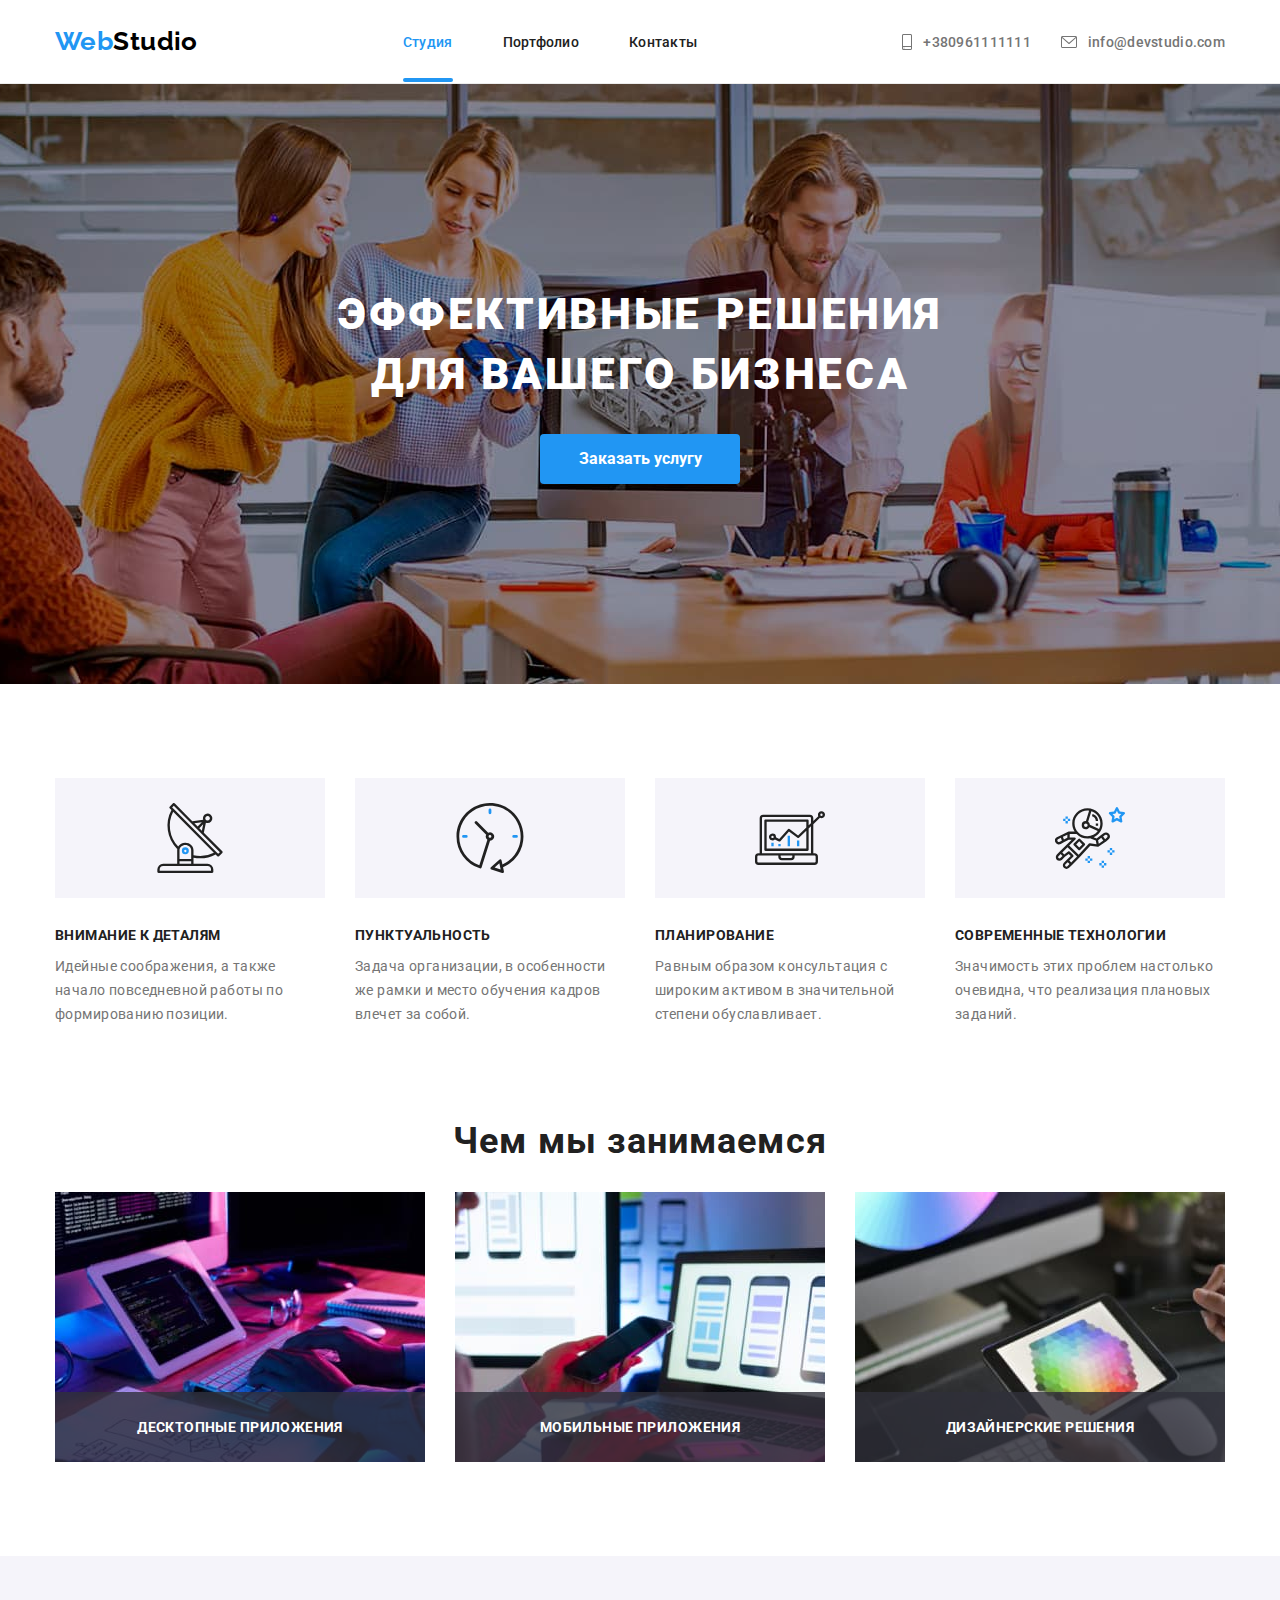
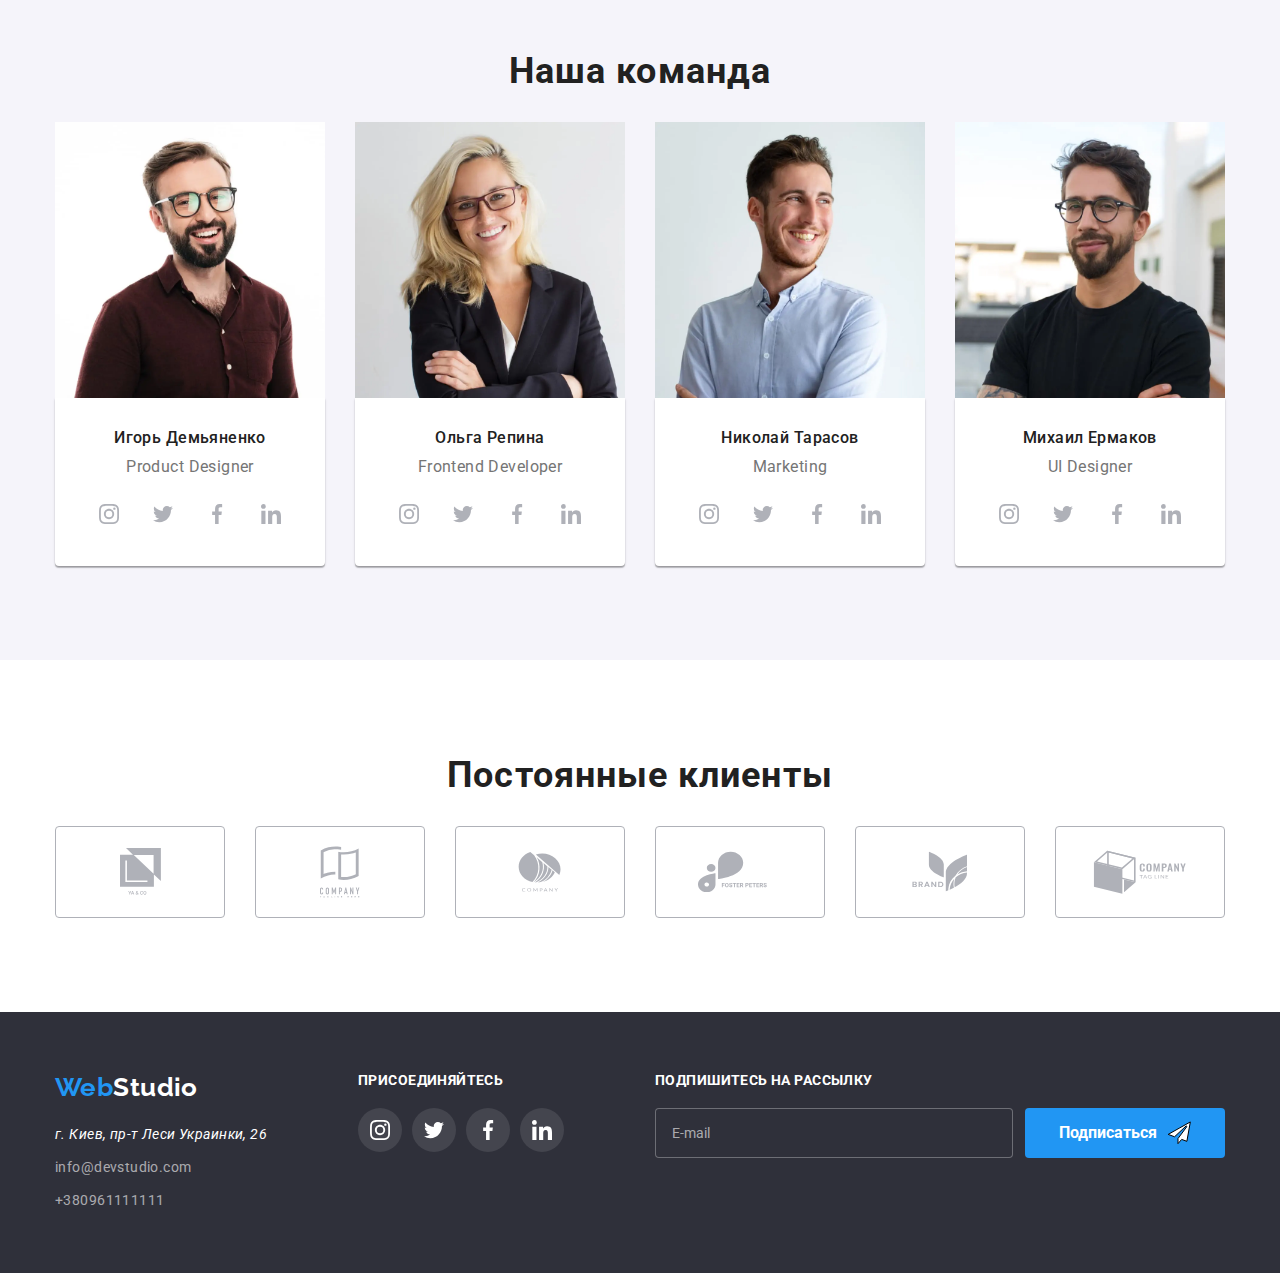
==== commit 41cfe2e0: "hw8(added mixins)" ====
--- a/index.html
+++ b/index.html
@@ -139,22 +139,21 @@
                         </div>
                     </section>
                     <!--Чем мы занимаемся-->
-                    <section class="section--nopadding">
+                    <section class="section section--nopadding section--nopadtop">
                         <div class="container">
-                        <h2 class="section__title visually-hidden">Чем мы занимаемся</h2>
+                        <h2 class="section__title work__title">Чем мы занимаемся</h2>
                         <ul class="work" >
-                            <li class="work-item">
-                                <img src="./images/whatwedo1.jpg" alt="работа с клавиатурой" width="370">
-                                <p class="work-text">Десктопные приложения</p>
+                            <li class="work__item">
+                               
+                                <p class="work__text">Десктопные приложения</p>
                             </li>
                             
-                            <li class="work-item">
-                                <img src="./images/whatwedo2.jpg" alt="работа с мобильным устройством" width="370">
-                                <p class="work-text">Мобильные приложения</p>
-                            </li>
-                            <li class="work-item">
-                                <img src="./images/whatwedo3.jpg" alt="работа с планшетом" width="370">
-                                <p class="work-text">Дизайнерские решения</p>
+                            <li class="work__item">
+                               
+                                <p class="work__text">Мобильные приложения</p>
+                            </li>
+                            <li class="work__item">
+                                <p class="work__text">Дизайнерские решения</p>
                             </li>
                         </ul>
                         </div>
@@ -165,7 +164,21 @@
                         <h2 class="section__title">Наша команда</h2>
                             <ul class="team list">
                                 <li class="team__item">
-                                    <img src="./images/igor-demianenko.jpg" alt="Игорь Демьяненко, Product Designer">
+                                    <picture>
+                                        <source srcset="
+                                        ./images/igor-dem.webp 450w,
+                                        ./images/igor-dem-2x.webp 900w"
+                                        type="image/webp"
+                                        />
+                                        <source srcset="
+                                        ./images/igor-dem.jpg 450w, 
+                                        ./images/igor-dem-2x.jpg 900w" 
+                                        />
+                                        <img src="./images/igor-dem.jpg" 
+                                        alt="Игорь Демьяненко, Product Designer"
+                                        sizes="(min-width: 1200px) 25vw,(min-width:768px) 50vw, 100vw"/>
+                                    </picture>
+                                    
                                     <div class="team__block">
                                     <h3 class="team__name">Игорь Демьяненко</h3>
                                     <p class="team__position" lang="en">Product Designer</p>
@@ -200,7 +213,17 @@
                                     </div>
                                 </li>
                                 <li class="team__item">
-                                    <img src="./images/olga-repina.jpg" alt="Ольга Репина, Frontend Developer">                           
+                                    <picture>
+                                        <source srcset="
+                                        ./images/olga-rep.webp 450w,
+                                        ./images/olga-rep-2x.webp 900w" type="image/webp" />
+                                        <source srcset="
+                                        ./images/olga-rep.jpg 450w, 
+                                        ./images/olga-rep-2x.jpg 900w" />
+                                        <img src="./images/olga-rep.jpg" alt="Ольга Репина, Frontend Developer"
+                                            sizes="(min-width: 1200px) 25vw,(min-width:768px) 50vw, 100vw" />
+                                    </picture>
+                                                              
                                     <div class="team__block">
                                     <h3 class="team__name">Ольга Репина</h3>
                                     <p class="team__position" lang="en">Frontend Developer</p>
@@ -235,7 +258,16 @@
                                 </div>
                                 </li>
                                 <li class="team__item">
-                                    <img src="./images/nikolay-tarasov.jpg" alt="Николай Тарасов, Marketing">
+                                    <picture>
+                                        <source srcset="
+                                        ./images/nick-tar.webp 450w,
+                                        ./images/nick-tar-2x.webp 900w" type="image/webp" />
+                                        <source srcset="
+                                        ./images/nick-tar.jpg 450w, 
+                                        ./images/nick-tar-2x.jpg 900w" />
+                                        <img src="./images/nick-tar.jpg" alt="Николай Тарасов, Marketing"
+                                            sizes="(min-width: 1200px) 25vw,(min-width:768px) 50vw, 100vw" />
+                                    </picture>
                                     <div class="team__block">
                                     <h3 class="team__name">Николай Тарасов</h3>
                                     <p class="team__position" lang="en">Marketing</p>
@@ -270,7 +302,17 @@
                                     </div>
                                 </li>  
                                 <li class="team__item">
-                                    <img src="./images/mikhail-ermakov.jpg" alt="Михаил Ермаков">
+                                    <picture>
+                                        <source srcset="
+                                        ./images/mich-erm.webp 450w,
+                                        ./images/mich-erm-2x.webp 900w" type="image/webp" />
+                                        <source srcset="
+                                        ./images/mich-erm.jpg 450w, 
+                                        ./images/mich-erm-2x.jpg 900w" />
+                                        <img src="./images/mich-erm.jpg" alt="Михаил Ермаков, UI Designer"
+                                        sizes="(min-width: 1200px) 25vw,(min-width:768px) 50vw, 100vw" />
+                                    </picture>
+                                    
                                     <div class="team__block">
                                     <h3 class="team__name">Михаил Ермаков</h3>
                                     <p class="team__position" lang="en">UI Designer</p>
@@ -358,8 +400,9 @@
                     </section>
                 </main>
                 <!--Подвал-->
-            <footer class="footer container">
-                <div class="foot">
+            <footer class="footer">
+                <div class="container footer__wrapper">
+                    <div class="foot">
                     <div class="foot__address">
                     <a class="logo footer__logo" href="./index.html" lang="en">
                         <span class="logo__word">Web</span>Studio</a>
@@ -401,19 +444,22 @@
                             </a></li>
                     </ul>
                     </div>
-                </div>
-                </div>
-                    <div class="form-foot">
+                    </div>
+                
+                <div class="form-foot">
                     <strong class="footer__title">Подпишитесь на рассылку</strong>
                     <form action="#" class="form-footer">
+                        <div class="form__wrapper">
                         <input type="email" name="mail-foot" id="mail-foot" class="form-footer__field" placeholder="E-mail">
                         <div class="btn-wrapper">
                         <button type="submit" class="form-footer__btn">Подписаться</button>
                         </div>
+                        </div>  
                     </form>
                     </div>
+                    </div>
                 </div>
-                
+                </div>
             </footer>
 
             <div class="backdrop is-hidden" data-modal>
--- a/css/main.min.css
+++ b/css/main.min.css
@@ -3,5 +3,5 @@
  Consolas,  'Liberation Mono',  Menlo,- monospace;font-size:1em}small{font-size:80%}sub,sup{font-size:75%;line-height:0;position:relative;vertical-align:baseline}sub{bottom:-0.25em}sup{top:-0.5em}table{text-indent:0;border-color:inherit}button,input,optgroup,select,textarea{font-family:inherit;font-size:100%;line-height:1.15;margin:0}button,select{text-transform:none}button,[type='button'],[type='reset'],[type='submit']{-webkit-appearance:button}::-moz-focus-inner{border-style:none;padding:0}:-moz-focusring{outline:1px dotted ButtonText}:-moz-ui-invalid{box-shadow:none}legend{padding:0}progress{vertical-align:baseline}::-webkit-inner-spin-button,::-webkit-outer-spin-button{height:auto}[type='search']{-webkit-appearance:textfield;outline-offset:-2px}::-webkit-search-decoration{-webkit-appearance:none}::-webkit-file-upload-button{-webkit-appearance:button;font:inherit}summary{display:list-item}.nav,.contacts,.clients,.address__list,.social,.card-set{list-style:none}.logo,.nav__link,.nav__link.current,.contacts__link,.address__link,.social__link{text-decoration:none}html{-webkit-box-sizing:border-box;box-sizing:border-box}*,*::after,*::before{-webkit-box-sizing:inherit;box-sizing:inherit}p,h1,h2,h3,h4,h5,h6,ul{margin:0;padding:0}img{display:block;max-width:100%;height:auto}body{font-family:Roboto, sans-serif;letter-spacing:0.03em;color:#212121;background-color:#fff}body.modal-open{overflow:hidden}.visually-hidden{position:absolute;width:1px;height:1px;margin:-1px;border:0;padding:0;clip:rect(0 0 0 0);overflow:hidden}.list{list-style:none}.link-none{text-decoration:none}.container{min-width:100%;padding-left:15px;padding-right:15px;margin-left:auto;margin-right:auto}@media screen and (min-width: 480px){.container{width:480px}}@media screen and (min-width: 768px){.container{width:768px}}@media screen and (min-width: 1200px){.container{width:1200px}}.button{min-width:200px;padding:10px 32px;border:none;border-radius:4px;color:#fff;background-color:#2196f3;font-weight:700;font-size:16px;line-height:1.87;cursor:pointer}.section{padding-top:60px;padding-bottom:60px}.section--nopadding{padding-top:0}.section__title{margin-top:0;margin-bottom:30px;font-weight:700;font-size:36px;line-height:1.16;text-align:center}.page-header{position:relative;border-bottom:1px solid #ececec}.logo{display:inline-block;padding-top:16px;padding-bottom:16px;color:#000;font-family:Raleway, sans-serif;font-weight:700;font-size:24px;line-height:1.16;letter-spacing:0.03em}.logo__word{color:#2196f3}.footer__logo{color:#fff;padding:0;margin-bottom:20px}.main-nav{display:-webkit-box;display:-ms-flexbox;display:flex;-webkit-box-align:baseline;-ms-flex-align:baseline;align-items:baseline}@media screen and (max-width: 768px){.main-nav{display:-webkit-box;display:-ms-flexbox;display:flex;-webkit-box-pack:justify;-ms-flex-pack:justify;justify-content:space-between;-webkit-box-align:center;-ms-flex-align:center;align-items:center}}.nav{text-align:start}@media screen and (min-width: 768px){.nav{display:-webkit-box;display:-ms-flexbox;display:flex;margin-left:auto;margin-right:auto}}@media screen and (max-width: 768px){.nav__item:not(:last-child){margin-bottom:32px}}.nav__link:visited{color:#212121}@media screen and (min-width: 768px){.nav__item:not(:last-child){margin-right:50px}}.nav__link{position:relative;display:inline-block;color:#212121;-webkit-transition:color 250ms cubic-bezier(0.4, 0, 0.2, 1);transition:color 250ms cubic-bezier(0.4, 0, 0.2, 1)}.nav__link.current{color:#2196f3}.nav__link:hover,.nav__link:focus{color:#2196f3}@media screen and (max-width: 768px){.nav__link{font-weight:500;font-size:40px;line-height:1.17;letter-spacing:0.02em}}@media screen and (min-width: 768px){.nav__link{font-weight:500;line-height:1.14;letter-spacing:0.02em;padding-top:32px;padding-bottom:32px}}@media screen and (min-width: 768px){.nav__link.current:after{content:'';position:absolute;bottom:0;left:0;display:inline-block;width:100%;height:4px;border-radius:4px;background-color:#2196f3;opacity:1}}.contacts{display:-webkit-box;display:-ms-flexbox;display:flex;-webkit-box-orient:vertical;-webkit-box-direction:normal;-ms-flex-direction:column;flex-direction:column;-webkit-box-pack:end;-ms-flex-pack:end;justify-content:flex-end}@media screen and (max-width: 768px){.contacts{margin-top:300px;margin-bottom:60px}}@media screen and (min-width: 768px){.contacts-list{margin-left:84px}}.contacts__icon{margin-right:11px}@media screen and (max-width: 768px){.contacts__icon{display:none}}.contacts__item{display:-webkit-box;display:-ms-flexbox;display:flex;-webkit-box-pack:start;-ms-flex-pack:start;justify-content:flex-start}@media screen and (min-width: 768px){.contacts__item:not(:last-child){margin-bottom:10px}}@media screen and (max-width: 768px){.contacts__item:not(:last-child){margin-bottom:32px}}.contacts__link{display:-webkit-inline-box;display:-ms-inline-flexbox;display:inline-flex;color:#757575;color:#757575;fill:#757575;border:none;-webkit-transition:color 250ms cubic-bezier(0.4, 0, 0.2, 1),fill 250ms cubic-bezier(0.4, 0, 0.2, 1);transition:color 250ms cubic-bezier(0.4, 0, 0.2, 1),fill 250ms cubic-bezier(0.4, 0, 0.2, 1)}.contacts__link:hover,.contacts__link:focus{color:#2196f3;fill:#2196f3;border:none}@media screen and (max-width: 768px){.contacts__link--blue{font-weight:500;font-size:34px;line-height:1.17;letter-spacing:0.02em;color:#2196f3}.contacts__link--gray{font-weight:500;font-size:24px;line-height:1.16;letter-spacing:0.02em}}.hero{padding-top:184px;padding-bottom:216px;height:400px;max-width:1600px;margin-left:auto;margin-right:auto;letter-spacing:0.06em;text-align:center;background-color:#2f303a;background-image:-webkit-gradient(linear, left top, left bottom, from(rgba(47,48,58,0.4)), to(rgba(47,48,58,0))),url(../images/hero-bg-image.jpg);background-image:linear-gradient(180deg, rgba(47,48,58,0.4) 0%, rgba(47,48,58,0) 100%),url(../images/hero-bg-image.jpg);background-size:cover;background-position:center;background-repeat:no-repeat}.hero__title{margin-top:0;margin-bottom:30px;color:#fff;font-weight:900;font-size:26px;line-height:1.16;letter-spacing:0.06em;text-transform:uppercase}@media screen and (max-width: 1200px){.hero__title{width:396px;margin-left:auto;margin-right:auto}}@media screen and (min-width: 480px){.features{display:-webkit-box;display:-ms-flexbox;display:flex;-ms-flex-wrap:wrap;flex-wrap:wrap;margin:-15px}.features__item{width:calc((100% - 60px) / 2);margin:15px}}.features__icon{width:70px;height:70px}.features__thumb{display:-webkit-box;display:-ms-flexbox;display:flex;-webkit-box-pack:center;-ms-flex-pack:center;justify-content:center;-webkit-box-align:center;-ms-flex-align:center;align-items:center;min-height:120px;margin-bottom:30px;background-color:#f5f4fa}.features__item{text-align:center}.features__item:not(:last-child){margin-bottom:30px}.features__title{margin-top:0;margin-bottom:10px;font-weight:700;font-size:14px;line-height:1.14;text-transform:uppercase}.features__text{margin-top:0;margin-bottom:0;color:#757575;font-size:14px;line-height:1.71}@media screen and (max-width: 1200px){.work{display:none}}@media screen and (min-width: 480px) and (max-width: 1200px){.team{display:-webkit-box;display:-ms-flexbox;display:flex;-ms-flex-wrap:wrap;flex-wrap:wrap;margin:-15px}.team__item{width:calc((100% - 60px) / 2);margin:15px}}.section__team--bg{background-color:#f5f4fa}@media screen and (max-width: 480px){.team__item:not(:last-child){margin-bottom:30px}}.team__name{margin-bottom:10px;font-weight:500;font-size:16px;line-height:1.18}.team__position{margin-bottom:16px;color:#757575;font-size:16px;line-height:1.18}.team__block{display:block;text-align:center;padding-top:30px;padding-bottom:30px;background-color:#fff;border-radius:0px 0px 4px 4px;-webkit-box-shadow:0px 1px 3px rgba(0,0,0,0.12),0px 1px 1px rgba(0,0,0,0.14),0px 2px 1px rgba(0,0,0,0.2);box-shadow:0px 1px 3px rgba(0,0,0,0.12),0px 1px 1px rgba(0,0,0,0.14),0px 2px 1px rgba(0,0,0,0.2)}.icons{display:-webkit-box;display:-ms-flexbox;display:flex;-webkit-box-pack:center;-ms-flex-pack:center;justify-content:center}.icons__item:not(:last-child){margin-right:10px}.icons__link{display:-webkit-inline-box;display:-ms-inline-flexbox;display:inline-flex;-webkit-box-align:center;-ms-flex-align:center;align-items:center;-webkit-box-pack:center;-ms-flex-pack:center;justify-content:center;width:44px;height:44px;border-radius:50%;fill:#afb1b8;-webkit-transition:background-color 250ms cubic-bezier(0.4, 0, 0.2, 1),fill 250ms cubic-bezier(0.4, 0, 0.2, 1);transition:background-color 250ms cubic-bezier(0.4, 0, 0.2, 1),fill 250ms cubic-bezier(0.4, 0, 0.2, 1)}.icons__img{width:20px;height:20px}.icons__link:hover,.icons__link:focus{fill:#fff;background-color:#2196f3;border:none}.clients{display:-webkit-box;display:-ms-flexbox;display:flex;-ms-flex-wrap:wrap;flex-wrap:wrap;-webkit-box-pack:center;-ms-flex-pack:center;justify-content:center;margin:-15px}@media screen and (min-width: 1200px){.clients{-ms-flex-wrap:nowrap;flex-wrap:nowrap}}.clients__item{margin:15px;border-radius:4px}@media screen and (max-width: 480px){.clients__item{width:calc((100% - 60px)/2)}}@media screen and (min-width: 480px){.clients__item{width:calc((100% - 90px)/3)}}.clients__link{display:-webkit-box;display:-ms-flexbox;display:flex;-webkit-box-pack:center;-ms-flex-pack:center;justify-content:center;-webkit-box-align:center;-ms-flex-align:center;align-items:center;min-width:170px;min-height:92px;fill:#afb1b8;border:1px solid #afb1b8;border-radius:4px;-webkit-transition:border 250ms cubic-bezier(0.4, 0, 0.2, 1),fill 250ms cubic-bezier(0.4, 0, 0.2, 1);transition:border 250ms cubic-bezier(0.4, 0, 0.2, 1),fill 250ms cubic-bezier(0.4, 0, 0.2, 1)}.clients__link:hover,.clients__link:focus{border-color:#2196f3;border-radius:4px;fill:#2196f3}.footer{background-color:#2f303a;padding-bottom:60px;padding-top:60px}@media screen and (min-width: 768px) and (max-width: 1200px){.footer{display:-webkit-box;display:-ms-flexbox;display:flex;-webkit-box-orient:vertical;-webkit-box-direction:normal;-ms-flex-direction:column;flex-direction:column}}@media screen and (max-width: 480px){.footer{display:-webkit-box;display:-ms-flexbox;display:flex;-webkit-box-orient:vertical;-webkit-box-direction:normal;-ms-flex-direction:column;flex-direction:column;-webkit-box-align:center;-ms-flex-align:center;align-items:center}}@media screen and (min-width: 1200px){.footer{display:-webkit-box;display:-ms-flexbox;display:flex}}@media screen and (max-width: 1200px){.foot{display:-webkit-box;display:-ms-flexbox;display:flex;-webkit-box-orient:horizontal;-webkit-box-direction:normal;-ms-flex-direction:row;flex-direction:row;-webkit-box-pack:justify;-ms-flex-pack:justify;justify-content:space-between}}@media screen and (min-width: 1200px){.foot{display:-webkit-box;display:-ms-flexbox;display:flex}}@media screen and (max-width: 480px){.foot{display:-webkit-box;display:-ms-flexbox;display:flex;-webkit-box-orient:vertical;-webkit-box-direction:normal;-ms-flex-direction:column;flex-direction:column}}.foot__address{text-align:center;margin-bottom:60px}.address__link{display:block;color:rgba(255,255,255,0.6);font-style:normal;line-height:1.71;-webkit-transition:color 250ms cubic-bezier(0.4, 0, 0.2, 1);transition:color 250ms cubic-bezier(0.4, 0, 0.2, 1)}.address__link:hover,.address__link:focus{color:#2196f3}.address__item{margin-top:9px}.address__text{color:#fff;font-weight:400;letter-spacing:0.03em;line-height:1.71}.footer__title{display:block;margin-bottom:20px;font-weight:700;line-height:1.14;text-transform:uppercase;color:#fff}.social-footer{text-align:center;margin-bottom:60px}@media screen and (max-width: 480px){.social-footer{margin-left:auto;margin-right:auto}}@media screen and (min-width: 1200px){.social-footer{margin-left:auto;margin-right:auto}}.footer__icons-link{fill:#fff;background-color:rgba(255,255,255,0.1);-webkit-transition:background-color 250ms cubic-bezier(0.4, 0, 0.2, 1);transition:background-color 250ms cubic-bezier(0.4, 0, 0.2, 1)}@media screen and (max-width: 1200px){.form-foot{display:-webkit-box;display:-ms-flexbox;display:flex;text-align:center;-webkit-box-orient:vertical;-webkit-box-direction:normal;-ms-flex-direction:column;flex-direction:column}}@media screen and (min-width: 1200px){.form-foot{margin-left:auto}}.form-footer__field{min-height:50px;min-width:358px;padding:12px 16px;margin-right:12px;margin-bottom:20px;border:1px solid rgba(255,255,255,0.3);border-radius:4px;color:#fff;background-color:#2f303a}@media screen and (max-width: 768px){.form-footer__field{margin-right:auto;margin-left:auto}}.form-footer__field:hover,.form-footer__field:focus{outline:transparent;border-color:#fff}.form-footer__btn{display:-webkit-box;display:-ms-flexbox;display:flex;-webkit-box-align:center;-ms-flex-align:center;align-items:center;-webkit-box-pack:center;-ms-flex-pack:center;justify-content:center;min-width:200px;min-height:50px;margin-left:auto;margin-right:auto;border:none;border-radius:4px;color:#fff;background-color:#2196f3;font-weight:700;font-size:16px;line-height:1.87;cursor:pointer;-webkit-transition:background-color 250ms cubic-bezier(0.4, 0, 0.2, 1);transition:background-color 250ms cubic-bezier(0.4, 0, 0.2, 1)}.form-footer__btn::after{content:'';display:inline-block;width:24px;height:24px;margin-left:10px;background-image:url(../images/telegram.svg)}.form-footer__img{position:absolute;width:24px;height:24px;top:50%;right:28px;-webkit-transform:translateY(-50%);transform:translateY(-50%)}.btn-wrapper{height:50px}.form-footer__field::-webkit-input-placeholder{color:rgba(255,255,255,0.6)}.form-footer__field:-ms-input-placeholder{color:rgba(255,255,255,0.6)}.form-footer__field::-ms-input-placeholder{color:rgba(255,255,255,0.6)}.form-footer__field::placeholder{color:rgba(255,255,255,0.6)}.backdrop{position:fixed;top:0;left:0;width:100%;height:100%;padding:94px 15px;overflow-y:scroll;background-color:rgba(0,0,0,0.2);opacity:1;-webkit-transition:opacity 250ms var(--timing-function);transition:opacity 250ms var(--timing-function)}.backdrop.is-hidden{opacity:0;pointer-events:none}.backdrop.is-hidden .modal{-webkit-transform:translate(-50%, -50%) scale(1.1);transform:translate(-50%, -50%) scale(1.1)}.modal{position:relative;padding:40px;background-color:#fff;border-radius:4px;-webkit-transition:-webkit-transform 250ms cubic-bezier(0.4, 0, 0.2, 1);transition:-webkit-transform 250ms cubic-bezier(0.4, 0, 0.2, 1);transition:transform 250ms cubic-bezier(0.4, 0, 0.2, 1);transition:transform 250ms cubic-bezier(0.4, 0, 0.2, 1), -webkit-transform 250ms cubic-bezier(0.4, 0, 0.2, 1)}@media screen and (min-width: 480px){.modal{position:absolute;top:50%;left:50%;-webkit-transform:translate(-50%, -50%);transform:translate(-50%, -50%);max-width:450px;width:100%}}.button-close{display:-webkit-inline-box;display:-ms-inline-flexbox;display:inline-flex;position:absolute;-webkit-box-pack:center;-ms-flex-pack:center;justify-content:center;-webkit-box-align:center;-ms-flex-align:center;align-items:center;right:0;top:0;margin-top:8px;margin-right:8px;width:30px;height:30px;padding:0;background-color:#fff;border:1px solid rgba(0,0,0,0.1);border-radius:50px;cursor:pointer;fill:black;-webkit-transition:fill 250ms cubic-bezier(0.4, 0, 0.2, 1),border-color 250ms cubic-bezier(0.4, 0, 0.2, 1);transition:fill 250ms cubic-bezier(0.4, 0, 0.2, 1),border-color 250ms cubic-bezier(0.4, 0, 0.2, 1)}.button-close:hover,.button-close:focus{outline:none;fill:#2196f3;border-color:#2196f3}.button-close__img{height:11px;width:11px}.form{margin-left:auto;margin-right:auto}.form__title{display:inline-block;margin-bottom:12px;font-weight:700;font-size:20px;line-height:1.15}.form__field{position:relative;display:-webkit-box;display:-ms-flexbox;display:flex;-webkit-box-orient:vertical;-webkit-box-direction:normal;-ms-flex-direction:column;flex-direction:column}.form__field:not(:nth-of-type(4)){margin-bottom:10px}.form__field:nth-of-type(4){margin-bottom:20px}.form__input{margin:0;padding:11px 12px 11px 35px;border:1px solid rgba(33,33,33,0.2);border-radius:4px;cursor:pointer}.form-textarea{height:120px;padding:12px 16px;resize:none;-webkit-transition:border-color 250ms cubic-bezier(0.4, 0, 0.2, 1);transition:border-color 250ms cubic-bezier(0.4, 0, 0.2, 1);border:1px solid rgba(33,33,33,0.2);border-radius:4px}.form-field input::-webkit-input-placeholder{font-size:12px;line-height:1.16;letter-spacing:0.01em;color:rgba(117,117,117,0.5)}.form-field input:-ms-input-placeholder{font-size:12px;line-height:1.16;letter-spacing:0.01em;color:rgba(117,117,117,0.5)}.form-field input::-ms-input-placeholder{font-size:12px;line-height:1.16;letter-spacing:0.01em;color:rgba(117,117,117,0.5)}.form-field input::placeholder{font-size:12px;line-height:1.16;letter-spacing:0.01em;color:rgba(117,117,117,0.5)}.agree{display:-webkit-box;display:-ms-flexbox;display:flex;-webkit-box-pack:center;-ms-flex-pack:center;justify-content:center;margin-bottom:30px}.agree__link{color:#2196f3}.form-btn{display:block;margin-left:auto;margin-right:auto;-webkit-box-shadow:0px 4px 4px rgba(0,0,0,0.15);box-shadow:0px 4px 4px rgba(0,0,0,0.15);-webkit-transition:background-color 250ms cubic-bezier(0.4, 0, 0.2, 1);transition:background-color 250ms cubic-bezier(0.4, 0, 0.2, 1)}.form-btn:hover,.form-btn:focus,.form-footer__btn:hover,.form-footer__btn:focus{background-color:#188CE8}.form-img{position:absolute;top:31px;left:12px;-webkit-transition:fill 250ms cubic-bezier(0.4, 0, 0.2, 1);transition:fill 250ms cubic-bezier(0.4, 0, 0.2, 1)}.form__input:hover,.form__input:focus,textarea:hover,textarea:focus{outline:transparent;border-color:#2196f3}.form__input:focus+.form-img,.form__input:hover+.form-img{fill:#2196f3}.form__input{-webkit-transition:border-color 250ms cubic-bezier(0.4, 0, 0.2, 1);transition:border-color 250ms cubic-bezier(0.4, 0, 0.2, 1)}.checkbox{-webkit-appearance:none;-moz-appearance:none;appearance:none}.icon{display:inline-block;width:16px;height:15px;margin-right:7px;border:2px solid #212121;border-radius:2px}.checkbox:checked+.icon{background-color:#2196f3;border-color:#2196f3;background-image:url(../images/fullcheck.svg);background-size:contain;background-origin:border-box}.checkbox:focus+.icon{border-color:#2196f3}.form__label{display:-webkit-inline-box;display:-ms-inline-flexbox;display:inline-flex;-webkit-box-align:center;-ms-flex-align:center;align-items:center;margin-bottom:4px;font-size:12px;line-height:1.16;letter-spacing:0.01em;color:#757575}.agree-text{-ms-flex-item-align:center;-ms-grid-row-align:center;align-self:center;white-space:nowrap;font-size:12px;line-height:1.16;color:#757575}.menu-button{display:-webkit-inline-box;display:-ms-inline-flexbox;display:inline-flex;margin:0;padding:0;z-index:2;border:none;background-color:transparent}.menu-button:hover,.menu-button:focus{fill:#2196f3}@media screen and (min-width: 768px){.menu-button{display:none}}.menu-button .icon-cross{display:none}.menu-button.is-open .icon-cross{display:block}.menu-button.is-open .icon-menu{display:none}.menu-button .icon-menu{display:block}@media screen and (max-width: 768px){.menu-container{display:none;position:absolute;top:0;left:0;width:100%;padding:48px 40px;text-align:center;background-color:#fff}.menu-container.is-open{display:-webkit-box;display:-ms-flexbox;display:flex;-webkit-box-orient:vertical;-webkit-box-direction:normal;-ms-flex-direction:column;flex-direction:column}}@media screen and (min-width: 768px){.menu-container{display:-webkit-box;display:-ms-flexbox;display:flex;-webkit-box-align:center;-ms-flex-align:center;align-items:center;-webkit-box-flex:1;-ms-flex-positive:1;flex-grow:1;-webkit-box-pack:justify;-ms-flex-pack:justify;justify-content:space-between}}.social{display:-webkit-box;display:-ms-flexbox;display:flex;-webkit-box-pack:justify;-ms-flex-pack:justify;justify-content:space-between}@media screen and (min-width: 768px){.social{display:none}}.social__item{font-weight:500;font-size:18px;line-height:1.22;letter-spacing:0.02em;color:#2196f3}.social__item:not(:last-child){margin-right:20px}.social__link:visited{color:currentColor}@media screen and (max-width: 480px){.works{display:-webkit-box;display:-ms-flexbox;display:flex;-ms-flex-wrap:wrap;flex-wrap:wrap}}.works__item{margin-bottom:15px}.works__item:not(:last-child){margin-right:8px}.works__btn{display:inline-block;border-radius:4px;padding:6px 22px;font-family:inherit;font-weight:500;font-size:16px;line-height:1.62;letter-spacing:inherit;-webkit-transition:color 250ms cubic-bezier(0.4, 0, 0.2, 1),background-color 250ms cubic-bezier(0.4, 0, 0.2, 1),-webkit-box-shadow 250ms cubic-bezier(0.4, 0, 0.2, 1);transition:color 250ms cubic-bezier(0.4, 0, 0.2, 1),background-color 250ms cubic-bezier(0.4, 0, 0.2, 1),-webkit-box-shadow 250ms cubic-bezier(0.4, 0, 0.2, 1);transition:color 250ms cubic-bezier(0.4, 0, 0.2, 1),background-color 250ms cubic-bezier(0.4, 0, 0.2, 1),box-shadow 250ms cubic-bezier(0.4, 0, 0.2, 1);transition:color 250ms cubic-bezier(0.4, 0, 0.2, 1),background-color 250ms cubic-bezier(0.4, 0, 0.2, 1),box-shadow 250ms cubic-bezier(0.4, 0, 0.2, 1),-webkit-box-shadow 250ms cubic-bezier(0.4, 0, 0.2, 1);cursor:pointer}.works__btn--primary{background-color:#f5f4fa;border:none}.works__btn--primary:hover,.works__btn--primary:focus{outline:transparent;color:#fff;background-color:#2196f3;border:none;-webkit-box-shadow:0px 3px 1px rgba(0,0,0,0.1),0px 1px 2px rgba(0,0,0,0.08),0px 2px 2px rgba(0,0,0,0.12);box-shadow:0px 3px 1px rgba(0,0,0,0.1),0px 1px 2px rgba(0,0,0,0.08),0px 2px 2px rgba(0,0,0,0.12)}.works__btn--secondary{color:#fff;background-color:#2196f3;border:none;-webkit-box-shadow:0px 3px 1px rgba(0,0,0,0.1),0px 1px 2px rgba(0,0,0,0.08),0px 2px 2px rgba(0,0,0,0.12);box-shadow:0px 3px 1px rgba(0,0,0,0.1),0px 1px 2px rgba(0,0,0,0.08),0px 2px 2px rgba(0,0,0,0.12)}.works__btn--secondary:hover,.works__btn--secondary:focus{outline:transparent}@media screen and (min-width: 480px){.card-set{display:-webkit-box;display:-ms-flexbox;display:flex;-ms-flex-wrap:wrap;flex-wrap:wrap}}.card-set__item{width:370px;margin-bottom:15px;-webkit-transition:-webkit-box-shadow 250ms var(--timing-function);transition:-webkit-box-shadow 250ms var(--timing-function);transition:box-shadow 250ms var(--timing-function);transition:box-shadow 250ms var(--timing-function), -webkit-box-shadow 250ms var(--timing-function)}.product{display:block}.product:focus,.product:hover{outline:transparent;-webkit-box-shadow:0px 1px 1px rgba(0,0,0,0.12),0px 4px 4px rgba(0,0,0,0.06),1px 4px 6px rgba(0,0,0,0.16);box-shadow:0px 1px 1px rgba(0,0,0,0.12),0px 4px 4px rgba(0,0,0,0.06),1px 4px 6px rgba(0,0,0,0.16)}.product__meta{color:#212121;padding:20px 24px;border-bottom:1px solid #ececec;border-right:1px solid #ececec;border-left:1px solid #ececec}.product__thumb{position:relative;overflow:hidden}.product__overlay{position:absolute;top:0;left:0;width:100%;height:100%;-webkit-transform:translateY(101%);transform:translateY(101%);-webkit-transition:-webkit-transform 250ms cubic-bezier(0.4, 0, 0.2, 1);transition:-webkit-transform 250ms cubic-bezier(0.4, 0, 0.2, 1);transition:transform 250ms cubic-bezier(0.4, 0, 0.2, 1);transition:transform 250ms cubic-bezier(0.4, 0, 0.2, 1), -webkit-transform 250ms cubic-bezier(0.4, 0, 0.2, 1);background-color:rgba(33,150,243,0.9)}.product__text{display:block;width:322px;height:168px;margin:63px 24px;font-size:18px;line-height:1.55;color:#fff}.card-set__item:hover .product__overlay{-webkit-transform:translateY(0%);transform:translateY(0%)}.card-set__item:focus .product__overlay{-webkit-transform:translateY(0%);transform:translateY(0%)}.product__name{margin-bottom:4px;font-weight:700;font-size:18px;line-height:2}.product__position{color:#757575;font-size:16px;line-height:1.87}
+ monospace;font-size:1em}small{font-size:80%}sub,sup{font-size:75%;line-height:0;position:relative;vertical-align:baseline}sub{bottom:-0.25em}sup{top:-0.5em}table{text-indent:0;border-color:inherit}button,input,optgroup,select,textarea{font-family:inherit;font-size:100%;line-height:1.15;margin:0}button,select{text-transform:none}button,[type='button'],[type='reset'],[type='submit']{-webkit-appearance:button}::-moz-focus-inner{border-style:none;padding:0}:-moz-focusring{outline:1px dotted ButtonText}:-moz-ui-invalid{box-shadow:none}legend{padding:0}progress{vertical-align:baseline}::-webkit-inner-spin-button,::-webkit-outer-spin-button{height:auto}[type='search']{-webkit-appearance:textfield;outline-offset:-2px}::-webkit-search-decoration{-webkit-appearance:none}::-webkit-file-upload-button{-webkit-appearance:button;font:inherit}summary{display:list-item}.nav,.contacts,.work,.clients,.address__list,.social,.works,.card-set{list-style:none}.logo,.nav__link,.nav__link.current,.contacts__link,.address__link,.social__link,.product{text-decoration:none}html{-webkit-box-sizing:border-box;box-sizing:border-box}*,*::after,*::before{-webkit-box-sizing:inherit;box-sizing:inherit}p,h1,h2,h3,h4,h5,h6,ul{margin:0;padding:0}img{display:block;max-width:100%;height:auto}body{font-family:Roboto, sans-serif;font-size:14px;letter-spacing:0.03em;color:#212121;background-color:#fff}body.modal-open{overflow:hidden}.visually-hidden{position:absolute;width:1px;height:1px;margin:-1px;border:0;padding:0;clip:rect(0 0 0 0);overflow:hidden}.list{list-style:none}.link-none{text-decoration:none}.container{padding-left:15px;padding-right:15px;margin-left:auto;margin-right:auto}@media screen and (min-width: 479.98px){.container{width:479.98px}}@media screen and (min-width: 767.98px){.container{width:767.98px}}@media screen and (min-width: 1199.98px){.container{width:1199.98px}}.button{min-width:200px;padding:10px 32px;border:none;border-radius:4px;color:#fff;background-color:#2196f3;font-weight:700;font-size:16px;line-height:1.87;cursor:pointer}.section{padding:60px 0}@media screen and (min-width: 1199.98px){.section{padding:94px 0}}@media screen and (max-width: 1199.98px){.section--nopadding{padding:0}}.section--nopadtop{padding-top:0}.section__title{margin-top:0;margin-bottom:30px}@media screen and (min-width: 1199.98px){.section__title{font-size:36px;font-weight:700;line-height:1.16667;letter-spacing:.03em;text-align:center}}@media screen and (max-width: 1199.98px){.section__title{font-size:28px;font-weight:700;line-height:1.17857;letter-spacing:.03em;text-align:center}}.page-header{position:relative;border-bottom:1px solid #ececec}.logo{font-size:24px;font-family:Raleway;font-weight:700;line-height:1.16667;color:#000;display:inline-block;padding-top:26px;padding-bottom:26px}@media screen and (min-width: 1199.98px){.logo{font-size:26px;font-family:Raleway;font-weight:700;line-height:1.19231;color:#000}}.logo__word{color:#2196f3}.footer__logo{color:#fff;padding:0;margin-bottom:20px}.main-nav{display:-webkit-box;display:-ms-flexbox;display:flex;-webkit-box-align:center;-ms-flex-align:center;align-items:center}@media screen and (max-width: 767.98px){.main-nav{display:-webkit-box;display:-ms-flexbox;display:flex;-webkit-box-pack:justify;-ms-flex-pack:justify;justify-content:space-between;-webkit-box-align:center;-ms-flex-align:center;align-items:center}}.nav{text-align:start}@media screen and (min-width: 767.98px){.nav{display:-webkit-box;display:-ms-flexbox;display:flex;margin-left:auto;margin-right:auto}}@media screen and (max-width: 767.98px){.nav__item:not(:last-child){margin-bottom:32px}}.nav__link:visited{color:#212121}@media screen and (min-width: 767.98px){.nav__item:not(:last-child){margin-right:50px}}.nav__link{position:relative;display:inline-block;color:#212121;-webkit-transition:color 250ms cubic-bezier(0.4, 0, 0.2, 1);transition:color 250ms cubic-bezier(0.4, 0, 0.2, 1)}.nav__link.current{color:#2196f3}.nav__link:hover,.nav__link:focus{color:#2196f3}@media screen and (max-width: 767.98px){.nav__link{font-size:40px;font-weight:500;line-height:1.175;letter-spacing:.02em}}@media screen and (min-width: 767.98px){.nav__link{padding-top:32px;padding-bottom:32px;font-size:14px;font-weight:500;line-height:1.14286;letter-spacing:.02em}}@media screen and (min-width: 767.98px){.nav__link.current:after{content:'';position:absolute;bottom:0;left:0;display:inline-block;width:100%;height:4px;border-radius:4px;background-color:#2196f3;opacity:1}}.contacts{display:-webkit-box;display:-ms-flexbox;display:flex;-webkit-box-orient:vertical;-webkit-box-direction:normal;-ms-flex-direction:column;flex-direction:column;-webkit-box-pack:end;-ms-flex-pack:end;justify-content:flex-end}@media screen and (max-width: 767.98px){.contacts{margin-top:300px;margin-bottom:60px}}@media screen and (min-width: 1199.98px){.contacts{-webkit-box-orient:horizontal;-webkit-box-direction:normal;-ms-flex-direction:row;flex-direction:row}}@media screen and (min-width: 767.98px){.contacts-list{margin-left:84px}}.contacts__icon{margin-right:11px}@media screen and (max-width: 767.98px){.contacts__icon{display:none}}.contacts__item{display:-webkit-box;display:-ms-flexbox;display:flex}@media screen and (max-width: 1199.98px){.contacts__item:not(:last-child){margin-bottom:10px}}@media screen and (max-width: 767.98px){.contacts__item:not(:last-child){margin-bottom:32px}}@media screen and (min-width: 1199.98px){.contacts__item:not(:last-child){margin-right:30px}}.contacts__link{-webkit-transition-timing-function:cubic-bezier(0.4, 0, 0.2, 1);transition-timing-function:cubic-bezier(0.4, 0, 0.2, 1);-webkit-transition-duration:250ms;transition-duration:250ms;-webkit-transition-property:color,fill;transition-property:color,fill;display:-webkit-inline-box;display:-ms-inline-flexbox;display:inline-flex;-webkit-box-align:center;-ms-flex-align:center;align-items:center;color:#757575;fill:#757575;border:none}.contacts__link:hover,.contacts__link:focus{color:#2196f3;fill:#2196f3;border:none}@media screen and (max-width: 767.98px){.contacts__link--blue{font-size:34px;font-weight:500;line-height:1.17647;letter-spacing:.02em;color:#2196f3}.contacts__link--gray{font-size:24px;font-weight:500;line-height:1.16667;letter-spacing:.02em;color:#757575}}@media screen and (min-width: 767.98px){.contacts__link{font-size:12px;font-weight:500;line-height:1.16667;letter-spacing:.02em;color:#757575}.contacts__link--gray{padding-bottom:18px}.contacts__link--blue{padding-top:18px}}@media screen and (min-width: 1199.98px){.contacts__link{padding:0;font-size:14px;font-weight:500;line-height:1.14286;letter-spacing:.02em;color:#757575}}.hero{display:-webkit-box;display:-ms-flexbox;display:flex;-webkit-box-align:center;-ms-flex-align:center;align-items:center;letter-spacing:0.06em;text-align:center;background-color:#2f303a;background-image:-webkit-gradient(linear, left top, left bottom, from(rgba(47,48,58,0.4)), to(rgba(47,48,58,0))),url(../images/hero-mob.jpg);background-image:linear-gradient(180deg, rgba(47,48,58,0.4) 0%, rgba(47,48,58,0) 100%),url(../images/hero-mob.jpg);background-size:cover;background-position:center;background-repeat:no-repeat}@media screen and (min-device-pixel-ratio: 2), (-webkit-min-device-pixel-ratio: 2), (min-resolution: 192dpi), (min-resolution: 2dppx){.hero{background-image:url(../images/hero-mob-2x.jpg);background-size:cover}}@media screen and (min-width: 479.98px){.hero{background-image:url(../images/hero-tab.jpg);background-size:cover}}@media screen and (min-width: 479.98px) and (min-device-pixel-ratio: 2), screen and (min-width: 479.98px) and (-webkit-min-device-pixel-ratio: 2), screen and (min-width: 479.98px) and (min-resolution: 192dpi), screen and (min-width: 479.98px) and (min-resolution: 2dppx){.hero{background-image:url(../images/hero-tab-2x.jpg)}}@media screen and (max-width: 1199.98px){.hero{height:400px}}@media screen and (min-width: 1199.98px){.hero{height:600px;background-image:url(../images/hero-desk.jpg)}}@media screen and (min-width: 1199.98px) and (min-device-pixel-ratio: 2), screen and (min-width: 1199.98px) and (-webkit-min-device-pixel-ratio: 2), screen and (min-width: 1199.98px) and (min-resolution: 192dpi), screen and (min-width: 1199.98px) and (min-resolution: 2dppx){.hero{background-image:url(../images/hero-desk-2x.jpg);background-size:cover}}.hero__title{font-size:26px;font-weight:900;line-height:1.61538;letter-spacing:.06em;color:#fff;text-align:center;margin-top:0;margin-bottom:30px;text-transform:uppercase}@media screen and (min-width: 1199.98px){.hero__title{font-size:44px;font-weight:900;line-height:1.36364;letter-spacing:.06em;color:#fff;text-align:center}}.hero__thumb{display:-webkit-box;display:-ms-flexbox;display:flex;-webkit-box-orient:vertical;-webkit-box-direction:normal;-ms-flex-direction:column;flex-direction:column;-webkit-box-align:center;-ms-flex-align:center;align-items:center}@media screen and (max-width: 1199.98px){.hero__thumb{width:400px}}@media screen and (min-width: 1199.98px){.hero__thumb{width:696px}}@media screen and (min-width: 479.98px){.features{display:-webkit-box;display:-ms-flexbox;display:flex;-ms-flex-wrap:wrap;flex-wrap:wrap;margin:-15px}}@media screen and (max-width: 479.98px){.features__item{width:100%;text-align:center}.features__item:not(:last-child){margin-bottom:30px}}@media screen and (min-width: 479.98px){.features__item{margin:15px;-ms-flex-preferred-size:calc(100% / 2 - 30px);flex-basis:calc(100% / 2 - 30px)}}@media screen and (min-width: 1199.98px){.features__item{margin:15px;-ms-flex-preferred-size:calc(100% / 4 - 30px);flex-basis:calc(100% / 4 - 30px)}}.features__icon{width:70px;height:70px}.features__thumb{display:-webkit-box;display:-ms-flexbox;display:flex;-webkit-box-pack:center;-ms-flex-pack:center;justify-content:center;-webkit-box-align:center;-ms-flex-align:center;align-items:center;min-height:120px;margin-bottom:30px;background-color:#f5f4fa}.features__title{margin-top:0;margin-bottom:10px;font-size:14px;font-weight:700;line-height:1.14286;letter-spacing:.03em;color:#212121;font-weight:700;font-size:14px;line-height:1.14;text-transform:uppercase}.features__text{margin-top:0;margin-bottom:0;font-size:14px;line-height:1.71429;color:#757575}.work{min-height:300px;display:-webkit-box;display:-ms-flexbox;display:flex;-ms-flex-wrap:nowrap;flex-wrap:nowrap;margin:-15px}@media screen and (max-width: 1199.98px){.work{display:none}}@media screen and (max-width: 1199.98px){.work__title{display:none}}.work__item{position:relative;margin:15px;-ms-flex-preferred-size:calc(100% / 3 - 30px);flex-basis:calc(100% / 3 - 30px);background-image:url(../../images/wrk1.jpg);background-size:cover}@media screen and (min-device-pixel-ratio: 2), (-webkit-min-device-pixel-ratio: 2), (min-resolution: 192dpi), (min-resolution: 2dppx){.work__item{background-image:url(../../images/wrk1-2x.jpg);background-size:cover}}.work__item:nth-child(2){background-image:url(../../images/wrk2.jpg);background-size:cover}@media screen and (min-device-pixel-ratio: 2), (-webkit-min-device-pixel-ratio: 2), (min-resolution: 192dpi), (min-resolution: 2dppx){.work__item:nth-child(2){background-image:url(../../images/wrk2-2x.jpg);background-size:cover}}.work__item:nth-child(3){background-image:url(../../images/wrk3.jpg);background-size:cover}@media screen and (min-device-pixel-ratio: 2), (-webkit-min-device-pixel-ratio: 2), (min-resolution: 192dpi), (min-resolution: 2dppx){.work__item:nth-child(3){background-image:url(../../images/wrk3-2x.jpg);background-size:cover}}.work__text{position:absolute;bottom:0;left:0;display:-webkit-inline-box;display:-ms-inline-flexbox;display:inline-flex;-webkit-box-pack:center;-ms-flex-pack:center;justify-content:center;-webkit-box-align:center;-ms-flex-align:center;align-items:center;width:100%;min-height:70px;font-size:14px;font-weight:700;line-height:1.14286;color:#fff;text-transform:uppercase;background-color:rgba(47,48,58,0.8)}.team{display:-webkit-box;display:-ms-flexbox;display:flex;-ms-flex-wrap:wrap;flex-wrap:wrap;margin:-15px}.team__item{margin:15px}@media screen and (min-width: 479.98px){.team__item{width:100%}}@media screen and (min-width: 479.98px){.team__item{margin:15px;-ms-flex-preferred-size:calc(100% / 2 - 30px);flex-basis:calc(100% / 2 - 30px)}}@media screen and (min-width: 1199.98px){.team__item{margin:15px;-ms-flex-preferred-size:calc(100% / 4 - 30px);flex-basis:calc(100% / 4 - 30px)}}.section__team--bg{background-color:#f5f4fa}@media screen and (max-width: 479.98px){.team__item:not(:last-child){margin-bottom:30px}}.team__name{margin-bottom:10px;font-size:16px;font-weight:500;line-height:1.1875}.team__position{margin-bottom:16px;font-size:16px;line-height:1.1875;color:#757575}.team__block{display:block;text-align:center;padding-top:30px;padding-bottom:30px;background-color:#fff;border-radius:0px 0px 4px 4px;-webkit-box-shadow:0px 1px 3px rgba(0,0,0,0.12),0px 1px 1px rgba(0,0,0,0.14),0px 2px 1px rgba(0,0,0,0.2);box-shadow:0px 1px 3px rgba(0,0,0,0.12),0px 1px 1px rgba(0,0,0,0.14),0px 2px 1px rgba(0,0,0,0.2)}.icons{display:-webkit-box;display:-ms-flexbox;display:flex;-webkit-box-pack:center;-ms-flex-pack:center;justify-content:center}.icons__item:not(:last-child){margin-right:10px}.icons__link{-webkit-transition-timing-function:cubic-bezier(0.4, 0, 0.2, 1);transition-timing-function:cubic-bezier(0.4, 0, 0.2, 1);-webkit-transition-duration:250ms;transition-duration:250ms;-webkit-transition-property:background-color,fill;transition-property:background-color,fill;display:-webkit-inline-box;display:-ms-inline-flexbox;display:inline-flex;-webkit-box-align:center;-ms-flex-align:center;align-items:center;-webkit-box-pack:center;-ms-flex-pack:center;justify-content:center;width:44px;height:44px;border-radius:50%;fill:#afb1b8}.icons__img{width:20px;height:20px}.icons__link:hover,.icons__link:focus{fill:#fff;background-color:#2196f3;border:none}.clients{display:-webkit-box;display:-ms-flexbox;display:flex;-ms-flex-wrap:wrap;flex-wrap:wrap;margin:-15px}@media screen and (min-width: 1199.98px){.clients{-ms-flex-wrap:nowrap;flex-wrap:nowrap}}.clients__item{border-radius:4px}@media screen and (max-width: 767.98px){.clients__item{margin:15px;-ms-flex-preferred-size:calc(100% / 2 - 30px);flex-basis:calc(100% / 2 - 30px)}}@media screen and (min-width: 767.98px){.clients__item{margin:15px;-ms-flex-preferred-size:calc(100% / 3 - 30px);flex-basis:calc(100% / 3 - 30px)}}@media screen and (min-width: 1199.98px){.clients__item{margin:15px;-ms-flex-preferred-size:calc(100% / 6 - 30px);flex-basis:calc(100% / 6 - 30px)}}.clients__link{-webkit-transition-timing-function:cubic-bezier(0.4, 0, 0.2, 1);transition-timing-function:cubic-bezier(0.4, 0, 0.2, 1);-webkit-transition-duration:250ms;transition-duration:250ms;-webkit-transition-property:border-color,fill;transition-property:border-color,fill;display:-webkit-box;display:-ms-flexbox;display:flex;-webkit-box-pack:center;-ms-flex-pack:center;justify-content:center;-webkit-box-align:center;-ms-flex-align:center;align-items:center;min-height:92px;fill:#afb1b8;border:1px solid #afb1b8;border-radius:4px}.clients__link:hover,.clients__link:focus{outline:transparent;border-color:#2196f3;fill:#2196f3}.footer{background-color:#2f303a;padding-bottom:60px;padding-top:60px}@media screen and (max-width: 1199.98px){.footer{display:-webkit-box;display:-ms-flexbox;display:flex;-webkit-box-align:center;-ms-flex-align:center;align-items:center;-webkit-box-orient:vertical;-webkit-box-direction:normal;-ms-flex-direction:column;flex-direction:column}}@media screen and (max-width: 479.98px){.footer{display:-webkit-box;display:-ms-flexbox;display:flex;-webkit-box-orient:vertical;-webkit-box-direction:normal;-ms-flex-direction:column;flex-direction:column;-webkit-box-align:center;-ms-flex-align:center;align-items:center}}@media screen and (max-width: 767.98px){.footer__wrapper{margin:0}}@media screen and (min-width: 1199.98px){.footer__wrapper{display:-webkit-box;display:-ms-flexbox;display:flex}}@media screen and (max-width: 1199.98px){.foot{display:-webkit-box;display:-ms-flexbox;display:flex;-webkit-box-orient:horizontal;-webkit-box-direction:normal;-ms-flex-direction:row;flex-direction:row;-webkit-box-pack:justify;-ms-flex-pack:justify;justify-content:space-between}}@media screen and (min-width: 1199.98px){.foot{display:-webkit-box;display:-ms-flexbox;display:flex;-webkit-box-flex:2;-ms-flex-positive:2;flex-grow:2}}@media screen and (max-width: 479.98px){.foot{display:-webkit-box;display:-ms-flexbox;display:flex;-webkit-box-orient:vertical;-webkit-box-direction:normal;-ms-flex-direction:column;flex-direction:column}}@media screen and (max-width: 1199.98px){.foot__address{text-align:center;margin-bottom:60px}}.address__link{display:block;color:rgba(255,255,255,0.6);font-style:normal;line-height:1.71;-webkit-transition:color 250ms cubic-bezier(0.4, 0, 0.2, 1);transition:color 250ms cubic-bezier(0.4, 0, 0.2, 1)}.address__link:hover,.address__link:focus{color:#2196f3}.address__item{margin-top:9px}.address__text{color:#fff;font-weight:400;letter-spacing:0.03em;line-height:1.71}.footer__title{display:inline-block;margin-bottom:20px;font-size:14px;font-weight:700;line-height:1.14286;color:#fff;text-align:left;text-transform:uppercase}@media screen and (max-width: 1199.98px){.footer__title{font-size:14px;font-weight:700;line-height:1.14286;color:#fff;text-align:center}}.social-footer{margin-bottom:60px}@media screen and (max-width: 1199.98px){.social-footer{text-align:center}}@media screen and (min-width: 1199.98px){.social-footer{margin-left:auto;margin-right:auto}}.footer__icons-link{fill:#fff;background-color:rgba(255,255,255,0.1);-webkit-transition:background-color 250ms cubic-bezier(0.4, 0, 0.2, 1);transition:background-color 250ms cubic-bezier(0.4, 0, 0.2, 1)}@media screen and (max-width: 1199.98px){.form-foot{display:-webkit-box;display:-ms-flexbox;display:flex;text-align:center;-webkit-box-orient:vertical;-webkit-box-direction:normal;-ms-flex-direction:column;flex-direction:column}}@media screen and (min-width: 1199.98px){.form__wrapper{display:-webkit-box;display:-ms-flexbox;display:flex}}.form-footer__field{padding:12px 16px;margin-right:12px;margin-bottom:20px;min-width:358px;min-height:50px;border:1px solid rgba(255,255,255,0.3);border-radius:4px;color:#fff;background-color:#2f303a}@media screen and (max-width: 479.98px){.form-footer__field{width:100%}}.form-footer__field:hover,.form-footer__field:focus{outline:transparent;border-color:#fff}.form-footer__field::-webkit-input-placeholder{color:rgba(255,255,255,0.6)}.form-footer__field:-ms-input-placeholder{color:rgba(255,255,255,0.6)}.form-footer__field::-ms-input-placeholder{color:rgba(255,255,255,0.6)}.form-footer__field::placeholder{color:rgba(255,255,255,0.6)}.form-footer__btn{font-size:16px;font-weight:700;line-height:1.875;color:#fff;display:-webkit-box;display:-ms-flexbox;display:flex;-webkit-box-align:center;-ms-flex-align:center;align-items:center;-webkit-box-pack:center;-ms-flex-pack:center;justify-content:center;min-width:200px;min-height:50px;margin-left:auto;margin-right:auto;border:none;border-radius:4px;background-color:#2196f3;font-size:16px;font-weight:700;line-height:1.875;color:#fff;cursor:pointer;-webkit-transition:background-color 250ms cubic-bezier(0.4, 0, 0.2, 1);transition:background-color 250ms cubic-bezier(0.4, 0, 0.2, 1)}.form-footer__btn::after{content:'';display:inline-block;width:24px;height:24px;margin-left:10px;background-image:url(../images/telegram.svg)}.form-footer__img{position:absolute;width:24px;height:24px;top:50%;right:28px;-webkit-transform:translateY(-50%);transform:translateY(-50%)}.btn-wrapper{height:50px}.backdrop{position:fixed;top:0;left:0;width:100%;height:100%;padding:94px 15px;overflow-y:scroll;background-color:rgba(0,0,0,0.2);opacity:1;-webkit-transition:opacity 250ms var(--timing-function);transition:opacity 250ms var(--timing-function)}.backdrop.is-hidden{opacity:0;pointer-events:none}.backdrop.is-hidden .modal{-webkit-transform:translate(-50%, -50%) scale(1.1);transform:translate(-50%, -50%) scale(1.1)}.modal{position:absolute;top:50%;left:50%;-webkit-transform:translate(-50%, -50%);transform:translate(-50%, -50%);padding:40px;background-color:#fff;border-radius:4px;-webkit-transition:-webkit-transform 250ms cubic-bezier(0.4, 0, 0.2, 1);transition:-webkit-transform 250ms cubic-bezier(0.4, 0, 0.2, 1);transition:transform 250ms cubic-bezier(0.4, 0, 0.2, 1);transition:transform 250ms cubic-bezier(0.4, 0, 0.2, 1), -webkit-transform 250ms cubic-bezier(0.4, 0, 0.2, 1)}@media screen and (min-width: 1199.98px){.modal{min-width:528px}}.button-close{display:-webkit-inline-box;display:-ms-inline-flexbox;display:inline-flex;position:absolute;-webkit-box-pack:center;-ms-flex-pack:center;justify-content:center;-webkit-box-align:center;-ms-flex-align:center;align-items:center;right:0;top:0;margin-top:8px;margin-right:8px;width:30px;height:30px;padding:0;background-color:#fff;border:1px solid rgba(0,0,0,0.1);border-radius:50px;cursor:pointer;fill:black;-webkit-transition:fill 250ms cubic-bezier(0.4, 0, 0.2, 1),border-color 250ms cubic-bezier(0.4, 0, 0.2, 1);transition:fill 250ms cubic-bezier(0.4, 0, 0.2, 1),border-color 250ms cubic-bezier(0.4, 0, 0.2, 1)}.button-close:hover,.button-close:focus{outline:none;fill:#2196f3;border-color:#2196f3}.button-close__img{height:11px;width:11px}.form{text-align:center;margin-left:auto;margin-right:auto}.form__title{display:block;margin-bottom:12px}@media screen and (max-width: 1199.98px){.form__title{font-size:20px;font-weight:700;line-height:1.5}}@media screen and (min-width: 1199.98px){.form__title{font-size:20px;font-weight:700;line-height:1.15}}.form__field{position:relative;display:-webkit-box;display:-ms-flexbox;display:flex;-webkit-box-orient:vertical;-webkit-box-direction:normal;-ms-flex-direction:column;flex-direction:column}.form__field:not(:nth-of-type(4)){margin-bottom:10px}.form__field:nth-of-type(4){margin-bottom:20px}.form__input{margin:0;padding:11px 12px 11px 35px;border:1px solid rgba(33,33,33,0.2);border-radius:4px;cursor:pointer}.form-textarea{height:120px;padding:12px 16px;resize:none;-webkit-transition:border-color 250ms cubic-bezier(0.4, 0, 0.2, 1);transition:border-color 250ms cubic-bezier(0.4, 0, 0.2, 1);border:1px solid rgba(33,33,33,0.2);border-radius:4px}.form-field input::-webkit-input-placeholder{font-size:14px;line-height:1.14286;letter-spacing:.01em;color:rgba(117,117,117,0.5)}.form-field input:-ms-input-placeholder{font-size:14px;line-height:1.14286;letter-spacing:.01em;color:rgba(117,117,117,0.5)}.form-field input::-ms-input-placeholder{font-size:14px;line-height:1.14286;letter-spacing:.01em;color:rgba(117,117,117,0.5)}.form-field input::placeholder{font-size:14px;line-height:1.14286;letter-spacing:.01em;color:rgba(117,117,117,0.5)}.agree{display:-webkit-box;display:-ms-flexbox;display:flex;-webkit-box-pack:center;-ms-flex-pack:center;justify-content:center;margin-bottom:30px}.agree__link{color:#2196f3}.agree-text{-ms-flex-item-align:center;-ms-grid-row-align:center;align-self:center;white-space:nowrap}@media screen and (max-width: 1199.98px){.agree-text{font-size:12px;line-height:1.16667;color:#757575}}@media screen and (min-width: 1199.98px){.agree-text{font-size:14px;line-height:1.71429;color:#757575}}.form-btn{display:block;margin-left:auto;margin-right:auto;-webkit-box-shadow:0px 4px 4px rgba(0,0,0,0.15);box-shadow:0px 4px 4px rgba(0,0,0,0.15);-webkit-transition:background-color 250ms cubic-bezier(0.4, 0, 0.2, 1);transition:background-color 250ms cubic-bezier(0.4, 0, 0.2, 1)}.form-btn:hover,.form-btn:focus,.form-footer__btn:hover,.form-footer__btn:focus{background-color:#188CE8}.form-img{position:absolute;top:31px;left:12px;-webkit-transition:fill 250ms cubic-bezier(0.4, 0, 0.2, 1);transition:fill 250ms cubic-bezier(0.4, 0, 0.2, 1)}.form__input:hover,.form__input:focus,textarea:hover,textarea:focus{outline:transparent;border-color:#2196f3}.form__input:focus+.form-img,.form__input:hover+.form-img{fill:#2196f3}.form__input{-webkit-transition:border-color 250ms cubic-bezier(0.4, 0, 0.2, 1);transition:border-color 250ms cubic-bezier(0.4, 0, 0.2, 1)}.checkbox{-webkit-appearance:none;-moz-appearance:none;appearance:none}.icon{display:inline-block;width:16px;height:15px;margin-right:7px;border:2px solid #212121;border-radius:2px}.checkbox:checked+.icon{background-color:#2196f3;border-color:#2196f3;background-image:url(../images/fullcheck.svg);background-size:contain;background-origin:border-box}.checkbox:focus+.icon{border-color:#2196f3}.form__label{display:-webkit-inline-box;display:-ms-inline-flexbox;display:inline-flex;-webkit-box-align:center;-ms-flex-align:center;align-items:center;margin-bottom:4px;font-size:12px;line-height:1.16667;letter-spacing:.01em;color:#757575}.menu-button{display:-webkit-inline-box;display:-ms-inline-flexbox;display:inline-flex;margin:0;padding:0;z-index:2;border:none;background-color:transparent}.menu-button:hover,.menu-button:focus{fill:#2196f3}@media screen and (min-width: 767.98px){.menu-button{display:none}}.menu-button .icon-cross{display:none}.menu-button.is-open .icon-cross{display:block}.menu-button.is-open .icon-menu{display:none}.menu-button .icon-menu{display:block}@media screen and (max-width: 767.98px){.menu-container{display:none;position:absolute;z-index:1;top:0;left:0;width:100%;padding:48px 40px;text-align:center;background-color:#fff}.menu-container.is-open{display:-webkit-box;display:-ms-flexbox;display:flex;-webkit-box-orient:vertical;-webkit-box-direction:normal;-ms-flex-direction:column;flex-direction:column}}@media screen and (min-width: 767.98px){.menu-container{display:-webkit-box;display:-ms-flexbox;display:flex;-webkit-box-align:center;-ms-flex-align:center;align-items:center;-webkit-box-flex:1;-ms-flex-positive:1;flex-grow:1;-webkit-box-pack:justify;-ms-flex-pack:justify;justify-content:space-between}}.social{display:-webkit-box;display:-ms-flexbox;display:flex;-ms-flex-wrap:wrap;flex-wrap:wrap}@media screen and (min-width: 767.98px){.social{display:none}}.social__item{font-size:18px;font-weight:500;line-height:1.22222;letter-spacing:.02em;color:#2196f3;padding-left:10px}.social__item:not(:last-child){border-right:1px solid rgba(33,33,33,0.2);padding-right:10px}.social__link:visited{color:currentColor}.works{display:-webkit-box;display:-ms-flexbox;display:flex;-ms-flex-wrap:wrap;flex-wrap:wrap;margin-bottom:40px}@media screen and (min-width: 767.98px){.works{-webkit-box-pack:center;-ms-flex-pack:center;justify-content:center;margin-bottom:30px}}@media screen and (min-width: 1199.98px){.works{margin-bottom:50px}}.works__item{margin-bottom:15px}.works__item:not(:last-child){margin-right:8px}.works__btn{-webkit-transition-timing-function:cubic-bezier(0.4, 0, 0.2, 1);transition-timing-function:cubic-bezier(0.4, 0, 0.2, 1);-webkit-transition-duration:250ms;transition-duration:250ms;-webkit-transition-property:color,background-color,-webkit-box-shadow;transition-property:color,background-color,-webkit-box-shadow;transition-property:color,background-color,box-shadow;transition-property:color,background-color,box-shadow,-webkit-box-shadow;font-size:16px;font-weight:500;line-height:1.625;color:#212121;text-align:center;display:inline-block;border-radius:4px;padding:6px 22px;cursor:pointer}.works__btn--primary{background-color:#f5f4fa;border:none}.works__btn--primary:hover,.works__btn--primary:focus{outline:transparent;color:#fff;background-color:#2196f3;border:none;-webkit-box-shadow:0px 3px 1px rgba(0,0,0,0.1),0px 1px 2px rgba(0,0,0,0.08),0px 2px 2px rgba(0,0,0,0.12);box-shadow:0px 3px 1px rgba(0,0,0,0.1),0px 1px 2px rgba(0,0,0,0.08),0px 2px 2px rgba(0,0,0,0.12)}.works__btn--secondary{color:#fff;background-color:#2196f3;border:none;-webkit-box-shadow:0px 3px 1px rgba(0,0,0,0.1),0px 1px 2px rgba(0,0,0,0.08),0px 2px 2px rgba(0,0,0,0.12);box-shadow:0px 3px 1px rgba(0,0,0,0.1),0px 1px 2px rgba(0,0,0,0.08),0px 2px 2px rgba(0,0,0,0.12)}.works__btn--secondary:hover,.works__btn--secondary:focus{outline:transparent}@media screen and (min-width: 479.98px){.card-set{display:-webkit-box;display:-ms-flexbox;display:flex;-ms-flex-wrap:wrap;flex-wrap:wrap;margin:-15px}}.card-set__item{-webkit-transition:-webkit-box-shadow 250ms var(--timing-function);transition:-webkit-box-shadow 250ms var(--timing-function);transition:box-shadow 250ms var(--timing-function);transition:box-shadow 250ms var(--timing-function), -webkit-box-shadow 250ms var(--timing-function)}@media screen and (max-width: 479.98px){.card-set__item{width:100%;margin-bottom:15px}}@media screen and (min-width: 767.98px){.card-set__item{margin:15px;-ms-flex-preferred-size:calc(100% / 2 - 30px);flex-basis:calc(100% / 2 - 30px)}}@media screen and (min-width: 1199.98px){.card-set__item{margin:15px;-ms-flex-preferred-size:calc(100% / 3 - 30px);flex-basis:calc(100% / 3 - 30px)}}.product{display:block}.product:focus,.product:hover{outline:transparent;-webkit-box-shadow:0px 1px 1px rgba(0,0,0,0.12),0px 4px 4px rgba(0,0,0,0.06),1px 4px 6px rgba(0,0,0,0.16);box-shadow:0px 1px 1px rgba(0,0,0,0.12),0px 4px 4px rgba(0,0,0,0.06),1px 4px 6px rgba(0,0,0,0.16)}.product__meta{color:#212121;padding:20px 24px;border-bottom:1px solid #ececec;border-right:1px solid #ececec;border-left:1px solid #ececec}.product__thumb{position:relative;overflow:hidden}.product__overlay{position:absolute;top:0;left:0;width:100%;height:100%;-webkit-transform:translateY(101%);transform:translateY(101%);-webkit-transition:-webkit-transform 250ms cubic-bezier(0.4, 0, 0.2, 1);transition:-webkit-transform 250ms cubic-bezier(0.4, 0, 0.2, 1);transition:transform 250ms cubic-bezier(0.4, 0, 0.2, 1);transition:transform 250ms cubic-bezier(0.4, 0, 0.2, 1), -webkit-transform 250ms cubic-bezier(0.4, 0, 0.2, 1);background-color:rgba(33,150,243,0.9);overflow-y:scroll}.product:hover .product__overlay,.product:focus .product__overlay{-webkit-transform:translateY(0%);transform:translateY(0%)}.product__text{display:block;width:322px;height:168px;margin:63px 24px;font-size:18px;line-height:1.55556;color:#fff}.product__name{margin-bottom:4px;font-size:18px;font-weight:700;line-height:2;letter-spacing:.06em}.product__position{font-size:16px;line-height:1.875;color:#757575}
 /*# sourceMappingURL=main.min.css.map */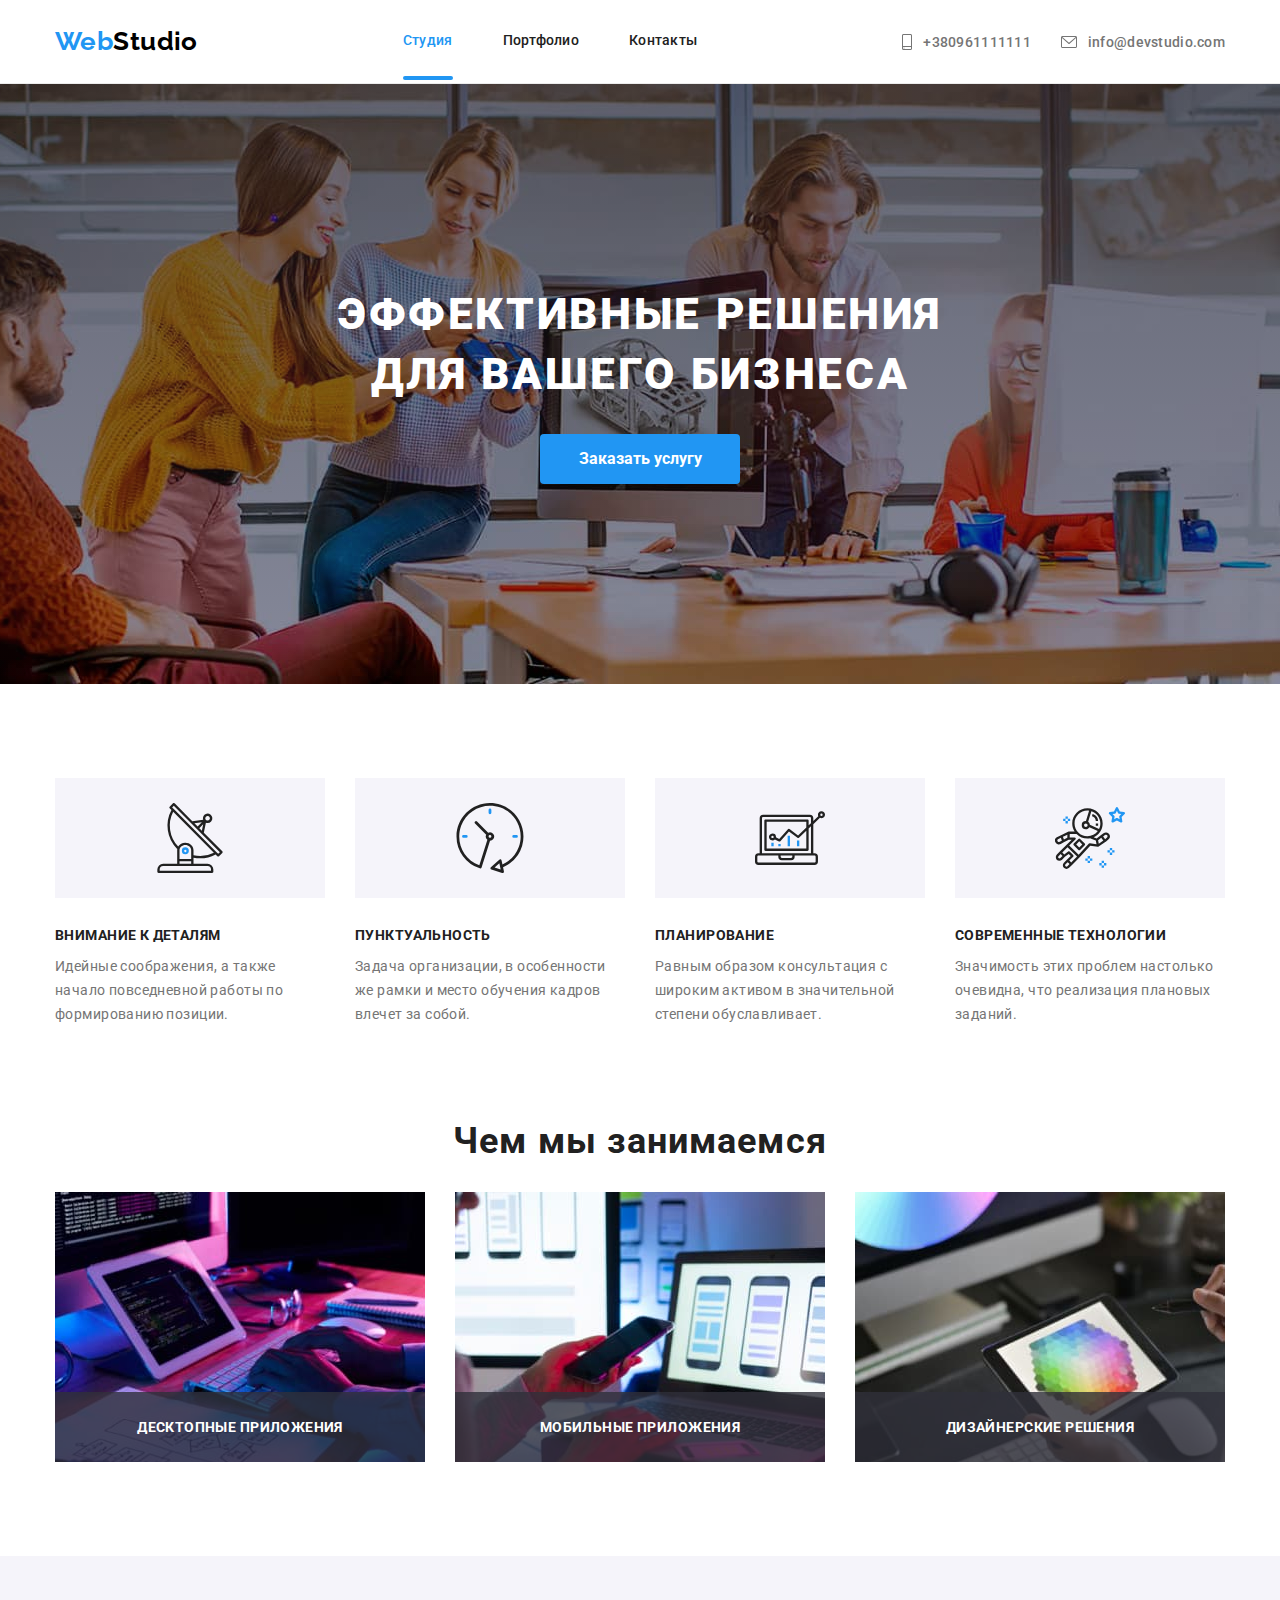
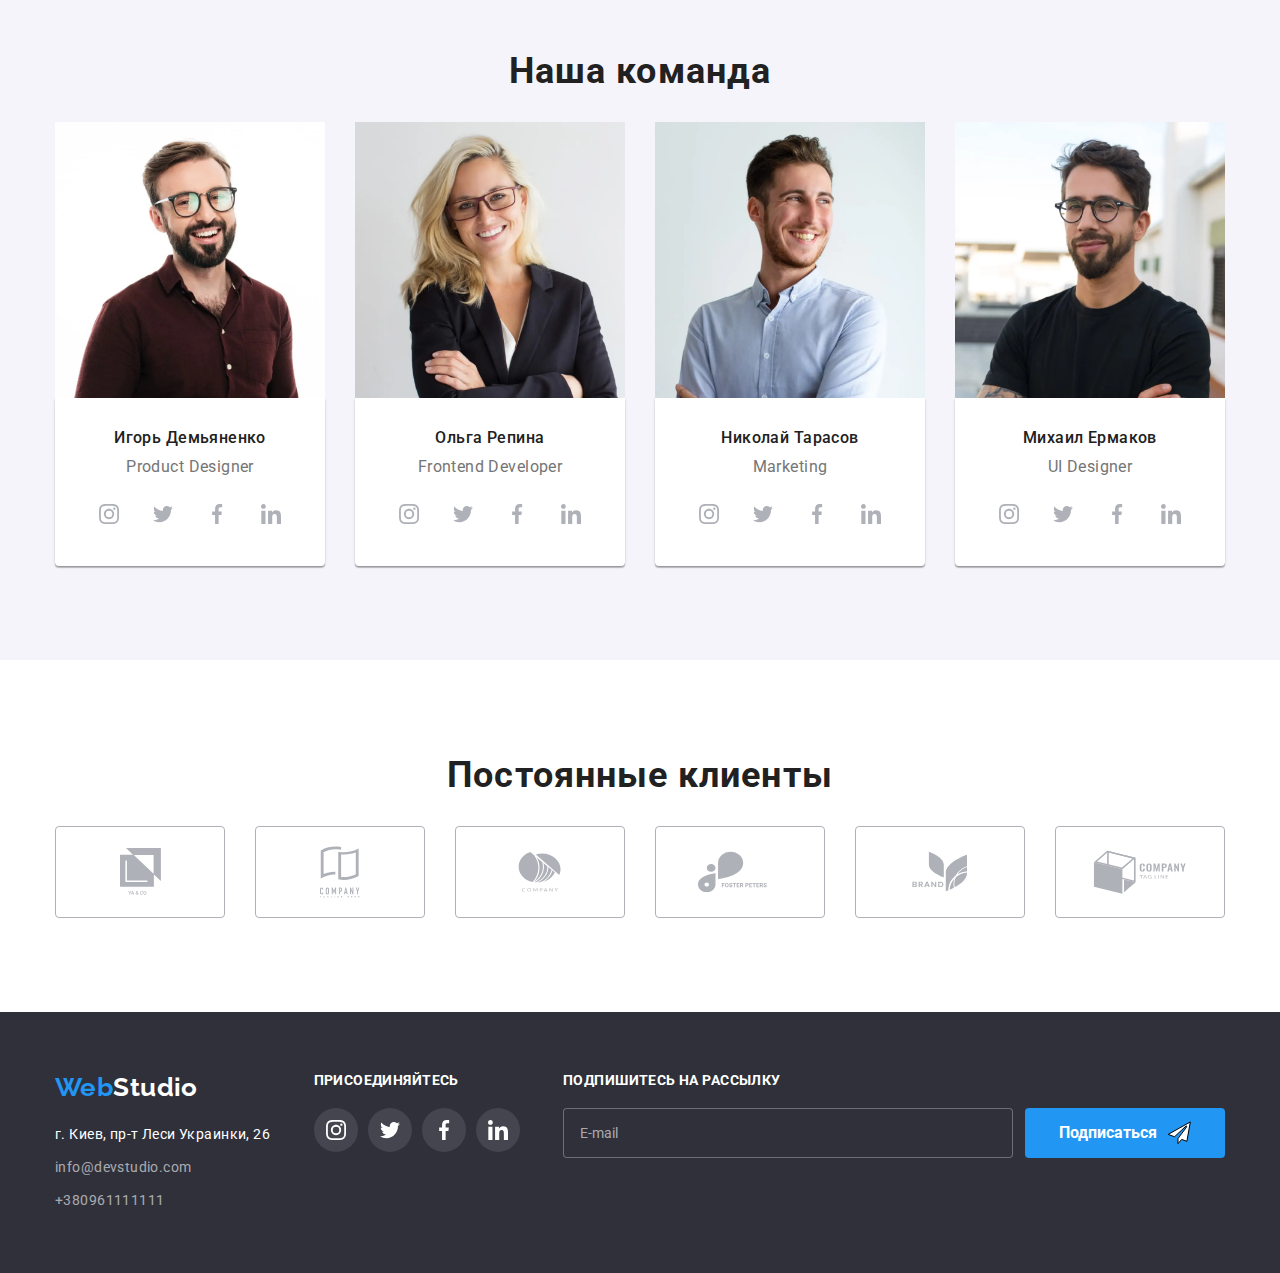
==== commit c12c26f0: "hw8(fixed)" ====
--- a/index.html
+++ b/index.html
@@ -1,321 +1,256 @@
-        <!DOCTYPE html>
-        <html lang="ru">
-        <head>
-            <meta charset="UTF-8">
-            <meta http-equiv="X-UA-Compatible" content="IE=edge">
-            <meta name="viewport" content="width=device-width, initial-scale=1.0">
-            <link rel="preconnect" href="https://fonts.googleapis.com">
-            <link rel="preconnect" href="https://fonts.gstatic.com" crossorigin>
-            <title>WebStudio</title>
-            <link href="https://fonts.googleapis.com/css2?family=Oleo+Script&family=Raleway:wght@700&family=Roboto:wght@400;500;700;900&display=swap"
-                rel="stylesheet">
-            <link rel="stylesheet" href="https://cdnjs.cloudflare.com/ajax/libs/modern-normalize/1.1.0/modern-normalize.min.css">
-            
-            <link rel="stylesheet" href="./css/main.min.css"> 
-        <!-- <link rel="stylesheet" href="./css/style.css"> -->
-        </head>
-        <body>
+<!DOCTYPE html>
+<html lang="ru">
+<head>
+    <meta charset="UTF-8">
+    <meta http-equiv="X-UA-Compatible" content="IE=edge">
+    <meta name="viewport" content="width=device-width, initial-scale=1.0">
+    <link rel="preconnect" href="https://fonts.googleapis.com">
+    <link rel="preconnect" href="https://fonts.gstatic.com" crossorigin>
+    <title>WebStudio</title>
+    <link href="https://fonts.googleapis.com/css2?family=Oleo+Script&family=Raleway:wght@700&family=Roboto:wght@400;500;700;900&display=swap"
+        rel="stylesheet">
+    <link rel="stylesheet" href="https://cdnjs.cloudflare.com/ajax/libs/modern-normalize/1.1.0/modern-normalize.min.css">
+    
+    <link rel="stylesheet" href="./css/main.min.css"> 
+<!-- <link rel="stylesheet" href="./css/style.css"> -->
+</head>
+<body>
 
-            <!--Шапка-->    
-            <header class="page-header">
+    <!--Шапка-->    
+    <header class="page-header">
+        <div class="container page-header__item">
+            <a class="logo" href="./index.html" lang="en">
+            <span class="logo__word">Web</span>Studio</a>
+                <button 
+                    class="menu-open-btn" 
+                    type="button"
+                    aria-expanded="false" 
+                    aria-controls="menu-container"
+                    data-menu-button 
+                    >
+                    <svg 
+                    width="40" 
+                    height="40" 
+                    aria-label="Переключатель мобильного меню">
+                    <use class="icon-menu" href="./images/burger.svg#icon-menu"></use>
+                    </svg>
+                </button>
+           
+                <nav>
+                    <ul class="nav">
+                        <li class="nav__item"><a class="nav__link current" href="">Студия</a></li>
+                        <li class="nav__item"><a class="nav__link" href="./portfolio.html">Портфолио</a></li>
+                        <li class="nav__item"><a class="nav__link" href="">Контакты</a></li>
+                    </ul>
+                </nav>  
+                <ul class="contacts">
+                    <li class="contacts__item">
+                        <a class="contacts__link contacts__link--blue" href="tel:+380961111111">
+                            <svg class="contacts__icon" width="10" height="16">
+                                <use href="./images/icons.svg#icon-smartphone"></use>
+                            </svg>
+                            +380961111111</a>
+                    </li>
+                    <li class="contacts__item">
+                        <a class="contacts__link contacts__link--gray" href="mailto:info@devstudio.com">
+                            <svg class="contacts__icon" width="16" height="12">
+                                <use href="./images/icons.svg#icon-email"></use>
+                            </svg>info@devstudio.com</a>
+                    </li>
+                </ul>
+            <div class="menu-container is-hidden" id="menu-container" data-menu>
                 <div class="container">
-                        <nav class="main-nav">
-                                        <a class="logo" href="./index.html" lang="en">
-                                        <span class="logo__word">Web</span>Studio</a> 
-                            
-                                    <button 
-                                    class="menu-button" 
-                                    type="button"
-                                    aria-expanded="false" 
-                                    aria-controls="menu-container"
-                                    data-menu-button 
-                                    >
-                                        <svg 
-                                            width="40" 
-                                            height="40" 
-                                            aria-label="Переключатель мобильного меню">
-                                            <use class="icon-cross" href="./images/burger.svg#icon-cross"></use>
-                                            <use class="icon-menu" href="./images/burger.svg#icon-menu"></use>
-                                        </svg>
-                                    </button>
-                                    <div class="menu-container" 
-                                    id="menu-container" 
-                                    data-menu
-                                    >
-                                        <ul class="nav">
-                                            <li class="nav__item"><a class="nav__link current" href="">Студия</a></li>
-                                            <li class="nav__item"><a class="nav__link" href="./portfolio.html">Портфолио</a></li>
-                                            <li class="nav__item"><a class="nav__link" href="">Контакты</a></li>
-                                        </ul>
-                                        <ul class="contacts">
-                                            <li class="contacts__item">
-                                                <a class="contacts__link contacts__link--blue" href="tel:+380961111111">
-                                                    <svg class="contacts__icon" width="10" height="16">
-                                                        <use href="./images/icons.svg#icon-smartphone"></use>
-                                                    </svg>
-                                                    +380961111111</a>
-                                            </li>
-                                            <li class="contacts__item">
-                                                <a class="contacts__link contacts__link--gray" href="mailto:info@devstudio.com">
-                                                    <svg class="contacts__icon" width="16" height="12">
-                                                        <use href="./images/icons.svg#icon-email"></use>
-                                                    </svg>info@devstudio.com</a>
-                                            </li>
-                                            </ul>
-                                                <ul class="social">
-                                                    <li class="social__item">
-                                                        <a class="social__link" href="">Instagram</a>                                                    </li>
-                                                    <li class="social__item">
-                                                        <a class="social__link" href="">Twitter</a>                                                    </li>
-                                                    <li class="social__item">
-                                                        <a class="social__link" href="">Facebook</a>                                                    </li>
-                                                    <li class="social__item">
-                                                        <a class="social__link" href="">LinkedIn</a>
-                                                    </li>
-                                                </ul>
-                                            
-                                        
-                                    
-                                </div>
-                        </nav>
-                        
-                </div>
-            </header>
-            <main>
-                <!--Герой-->
-                        <section  class="hero">
-                            <div class="hero__thumb container">
-                            <h1 class="hero__title" > Эффективные решения для вашего бизнеса</h1>
-                            <button type="button" class="button link-none" data-modal-open>Заказать услугу</button> 
-                            </div>
-                            
-                        </section>
-                        <!--Преимущества-->
-                    <section class="section">
-                        <div class="container">
-                        <h2 class="section__title visually-hidden">Наши преимущества</h2>
-                        <ul class="features list">
-                            <li class="features__item">
-                                <div class="features__thumb">
-                                    <svg class="features__icon">
-                                        <use href="./images/icons.svg#icon-antenna"></use>
-                                    </svg>
-                                </div>
-                                <h3 class="features__title">Внимание к деталям</h3>
-                                <p class="features__text">Идейные соображения, а также начало 
-                                    повседневной работы по формированию позиции.</p>
+                    <div>
+                    <button class="menu-close-btn" type="button" aria-expanded="false" aria-controls="menu-container" data-menu-button>
+                        <svg width="40" height="40" aria-label="Переключатель мобильного меню">
+                            <use class="icon-cross" href="./images/burger.svg#icon-cross"></use>
+                        </svg>
+                    </button>
+                    <nav>
+                        <ul class="mob-nav">
+                            <li class="mob-nav__item"><a class="mob-nav__link current" href="">Студия</a></li>
+                            <li class="mob-nav__item"><a class="mob-nav__link" href="./portfolio.html">Портфолио</a></li>
+                            <li class="mob-nav__item"><a class="mob-nav__link" href="">Контакты</a></li>
+                        </ul>
+                    </nav>
+                    </div>
+                    <div class="mob-wrapper">
+                        <ul class="mob-contacts">
+                            <li class="mob-contacts__item">
+                                <a class="mob-contacts__link mob-contacts__link--blue" href="tel:+380961111111">
+                                    +380961111111</a>
                             </li>
-                            <li class="features__item">
-                                <div class="features__thumb">
-                                    <svg class="features__icon">
-                                        <use href="./images/icons.svg#icon-clock"></use>
-                                    </svg>
-                                </div>
-                                <h3 class="features__title">Пунктуальность</h3>
-                                <p class="features__text">Задача организации, в особенности 
-                                    же рамки и место обучения кадров влечет за собой.</p>
-                            </li>
-                            <li class="features__item">
-                                <div class="features__thumb">
-                                    <svg class="features__icon">
-                                        <use href="./images/icons.svg#icon-diagram"></use>
-                                    </svg>
-                                </div>
-                                <h3 class="features__title">Планирование</h3>
-                                <p class="features__text">Равным образом консультация с
-                                    широким активом в значительной степени обуславливает.</p>
-                            </li>
-                            <li class="features__item">
-                                <div class="features__thumb">
-                                    <svg class="features__icon">
-                                        <use href="./images/icons.svg#icon-astronaut"></use>
-                                    </svg>
-                                </div>
-                                <h3 class="features__title">Современные технологии</h3>
-                                <p class="features__text">Значимость этих проблем 
-                                    настолько очевидна, что реализация плановых заданий.</p>
+                            <li class="mob-contacts__item">
+                                <a class="mob-contacts__link mob-contacts__link--gray" href="mailto:info@devstudio.com">
+                                    info@devstudio.com</a>
                             </li>
                         </ul>
-                        </div>
-                    </section>
-                    <!--Чем мы занимаемся-->
-                    <section class="section section--nopadding section--nopadtop">
-                        <div class="container">
-                        <h2 class="section__title work__title">Чем мы занимаемся</h2>
-                        <ul class="work" >
-                            <li class="work__item">
-                               
-                                <p class="work__text">Десктопные приложения</p>
+                        <ul class="social">
+                            <li class="social__item">
+                                <a class="social__link" href="">Instagram</a>  
                             </li>
-                            
-                            <li class="work__item">
-                               
-                                <p class="work__text">Мобильные приложения</p>
+                            <li class="social__item">
+                                <a class="social__link" href="">Twitter</a>  
                             </li>
-                            <li class="work__item">
-                                <p class="work__text">Дизайнерские решения</p>
+                            <li class="social__item">
+                                <a class="social__link" href="">Facebook</a> 
+                            </li>
+                            <li class="social__item">
+                                <a class="social__link" href="">LinkedIn</a>
                             </li>
                         </ul>
+                    </div>
+                </div>
+            </div> 
+                
+        </div>
+    </header>
+    <main>
+        <!--Герой-->
+                <section  class="hero">
+                    <div class="hero__thumb container">
+                    <h1 class="hero__title" > Эффективные решения для вашего бизнеса</h1>
+                    <button type="button" class="button link-none" data-modal-open>Заказать услугу</button> 
+                    </div>
+                    
+                </section>
+                <!--Преимущества-->
+            <section class="section">
+                <div class="container">
+                <h2 class="section__title visually-hidden">Наши преимущества</h2>
+                <ul class="features list">
+                    <li class="features__item">
+                        <div class="features__thumb">
+                            <svg class="features__icon">
+                                <use href="./images/icons.svg#icon-antenna"></use>
+                            </svg>
                         </div>
-                    </section>
-                    <!--Наша команда-->
-                    <section class="section section__team--bg nomargin">
-                        <div class="container">
-                        <h2 class="section__title">Наша команда</h2>
-                            <ul class="team list">
-                                <li class="team__item">
-                                    <picture>
-                                        <source srcset="
-                                        ./images/igor-dem.webp 450w,
-                                        ./images/igor-dem-2x.webp 900w"
-                                        type="image/webp"
-                                        />
-                                        <source srcset="
-                                        ./images/igor-dem.jpg 450w, 
-                                        ./images/igor-dem-2x.jpg 900w" 
-                                        />
-                                        <img src="./images/igor-dem.jpg" 
-                                        alt="Игорь Демьяненко, Product Designer"
-                                        sizes="(min-width: 1200px) 25vw,(min-width:768px) 50vw, 100vw"/>
-                                    </picture>
-                                    
-                                    <div class="team__block">
-                                    <h3 class="team__name">Игорь Демьяненко</h3>
-                                    <p class="team__position" lang="en">Product Designer</p>
-                                <ul class="icons list">
-                                    <li class="icons__item"> <a href="" class="icons__link link-none">
-                                            <svg class="icons__img" aria-label="Инстаграм">
-                                                <use href="./images/icons.svg#icon-inst"></use>
-                                            </svg>
-                                            <span class="visually-hidden">
-                                                Instagram
-                                            </span>
-                                        </a></li>
-                                    <li class="icons__item"><a href="" class="icons__link link-none">
-                                            <svg class="icons__img" aria-label="Твиттер">
-                                                <use href="./images/icons.svg#icon-tweet"></use>
-                                            </svg>
-                                            <span class="visually-hidden">Twitter</span>
-                                        </a></li>
-                                    <li class="icons__item"><a href="" class="icons__link link-none">
-                                            <svg class="icons__img" aria-label="Фейсбук">
-                                                <use href="./images/icons.svg#icon-fb"></use>
-                                            </svg>
-                                            <span class="visually-hidden">Facebook</span>
-                                        </a></li>
-                                    <li class="icons__item"><a href="" class="icons__link link-none">
-                                            <svg class="icons__img" aria-label="Линкедин">
-                                                <use href="./images/icons.svg#icon-lnkd"></use>
-                                            </svg>
-                                            <span class="visually-hidden">LinkedIn</span>
-                                        </a></li>
-                                </ul>
-                                    </div>
-                                </li>
-                                <li class="team__item">
-                                    <picture>
-                                        <source srcset="
-                                        ./images/olga-rep.webp 450w,
-                                        ./images/olga-rep-2x.webp 900w" type="image/webp" />
-                                        <source srcset="
-                                        ./images/olga-rep.jpg 450w, 
-                                        ./images/olga-rep-2x.jpg 900w" />
-                                        <img src="./images/olga-rep.jpg" alt="Ольга Репина, Frontend Developer"
-                                            sizes="(min-width: 1200px) 25vw,(min-width:768px) 50vw, 100vw" />
-                                    </picture>
-                                                              
-                                    <div class="team__block">
-                                    <h3 class="team__name">Ольга Репина</h3>
-                                    <p class="team__position" lang="en">Frontend Developer</p>
-                                    <ul class="icons list">
-                                        <li class="icons__item"> <a href="" class="icons__link link-none">
-                                                <svg class="icons__img" aria-label="Инстаграм">
-                                                    <use href="./images/icons.svg#icon-inst"></use>
-                                                </svg>
-                                                <span class="visually-hidden">
-                                                    Instagram
-                                                </span>
-                                            </a></li>
-                                        <li class="icons__item"><a href="" class="icons__link link-none">
-                                                <svg class="icons__img" aria-label="Твиттер">
-                                                    <use href="./images/icons.svg#icon-tweet"></use>
-                                                </svg>
-                                                <span class="visually-hidden">Twitter</span>
-                                            </a></li>
-                                        <li class="icons__item"><a href="" class="icons__link link-none">
-                                                <svg class="icons__img" aria-label="Фейсбук">
-                                                    <use href="./images/icons.svg#icon-fb"></use>
-                                                </svg>
-                                                <span class="visually-hidden">Facebook</span>
-                                            </a></li>
-                                        <li class="icons__item"><a href="" class="icons__link link-none">
-                                                <svg class="icons__img" aria-label="Линкедин">
-                                                    <use href="./images/icons.svg#icon-lnkd"></use>
-                                                </svg>
-                                                <span class="visually-hidden">LinkedIn</span>
-                                            </a></li>
-                                    </ul>
-                                </div>
-                                </li>
-                                <li class="team__item">
-                                    <picture>
-                                        <source srcset="
-                                        ./images/nick-tar.webp 450w,
-                                        ./images/nick-tar-2x.webp 900w" type="image/webp" />
-                                        <source srcset="
-                                        ./images/nick-tar.jpg 450w, 
-                                        ./images/nick-tar-2x.jpg 900w" />
-                                        <img src="./images/nick-tar.jpg" alt="Николай Тарасов, Marketing"
-                                            sizes="(min-width: 1200px) 25vw,(min-width:768px) 50vw, 100vw" />
-                                    </picture>
-                                    <div class="team__block">
-                                    <h3 class="team__name">Николай Тарасов</h3>
-                                    <p class="team__position" lang="en">Marketing</p>
-                                <ul class="icons list">
-                                    <li class="icons__item"> <a href="" class="icons__link link-none">
-                                            <svg class="icons__img" aria-label="Инстаграм">
-                                                <use href="./images/icons.svg#icon-inst"></use>
-                                            </svg>
-                                            <span class="visually-hidden">
-                                                Instagram
-                                            </span>
-                                        </a></li>
-                                    <li class="icons__item"><a href="" class="icons__link link-none">
-                                            <svg class="icons__img" aria-label="Твиттер">
-                                                <use href="./images/icons.svg#icon-tweet"></use>
-                                            </svg>
-                                            <span class="visually-hidden">Twitter</span>
-                                        </a></li>
-                                    <li class="icons__item"><a href="" class="icons__link link-none">
-                                            <svg class="icons__img" aria-label="Фейсбук">
-                                                <use href="./images/icons.svg#icon-fb"></use>
-                                            </svg>
-                                            <span class="visually-hidden">Facebook</span>
-                                        </a></li>
-                                    <li class="icons__item"><a href="" class="icons__link link-none">
-                                            <svg class="icons__img" aria-label="Линкедин">
-                                                <use href="./images/icons.svg#icon-lnkd"></use>
-                                            </svg>
-                                            <span class="visually-hidden">LinkedIn</span>
-                                        </a></li>
-                                </ul>
-                                    </div>
-                                </li>  
-                                <li class="team__item">
-                                    <picture>
-                                        <source srcset="
-                                        ./images/mich-erm.webp 450w,
-                                        ./images/mich-erm-2x.webp 900w" type="image/webp" />
-                                        <source srcset="
-                                        ./images/mich-erm.jpg 450w, 
-                                        ./images/mich-erm-2x.jpg 900w" />
-                                        <img src="./images/mich-erm.jpg" alt="Михаил Ермаков, UI Designer"
-                                        sizes="(min-width: 1200px) 25vw,(min-width:768px) 50vw, 100vw" />
-                                    </picture>
-                                    
-                                    <div class="team__block">
-                                    <h3 class="team__name">Михаил Ермаков</h3>
-                                    <p class="team__position" lang="en">UI Designer</p>
+                        <h3 class="features__title">Внимание к деталям</h3>
+                        <p class="features__text">Идейные соображения, а также начало 
+                            повседневной работы по формированию позиции.</p>
+                    </li>
+                    <li class="features__item">
+                        <div class="features__thumb">
+                            <svg class="features__icon">
+                                <use href="./images/icons.svg#icon-clock"></use>
+                            </svg>
+                        </div>
+                        <h3 class="features__title">Пунктуальность</h3>
+                        <p class="features__text">Задача организации, в особенности 
+                            же рамки и место обучения кадров влечет за собой.</p>
+                    </li>
+                    <li class="features__item">
+                        <div class="features__thumb">
+                            <svg class="features__icon">
+                                <use href="./images/icons.svg#icon-diagram"></use>
+                            </svg>
+                        </div>
+                        <h3 class="features__title">Планирование</h3>
+                        <p class="features__text">Равным образом консультация с
+                            широким активом в значительной степени обуславливает.</p>
+                    </li>
+                    <li class="features__item">
+                        <div class="features__thumb">
+                            <svg class="features__icon">
+                                <use href="./images/icons.svg#icon-astronaut"></use>
+                            </svg>
+                        </div>
+                        <h3 class="features__title">Современные технологии</h3>
+                        <p class="features__text">Значимость этих проблем 
+                            настолько очевидна, что реализация плановых заданий.</p>
+                    </li>
+                </ul>
+                </div>
+            </section>
+            <!--Чем мы занимаемся-->
+            <section class="section section--nopadding section--nopadtop">
+                <div class="container">
+                <h2 class="section__title work__title">Чем мы занимаемся</h2>
+                <ul class="work" >
+                    <li class="work__item">
+                        
+                        <p class="work__text">Десктопные приложения</p>
+                    </li>
+                    
+                    <li class="work__item">
+                        
+                        <p class="work__text">Мобильные приложения</p>
+                    </li>
+                    <li class="work__item">
+                        <p class="work__text">Дизайнерские решения</p>
+                    </li>
+                </ul>
+                </div>
+            </section>
+            <!--Наша команда-->
+            <section class="section section__team--bg nomargin">
+                <div class="container">
+                <h2 class="section__title">Наша команда</h2>
+                    <ul class="team list">
+                        <li class="team__item">
+                            <picture>
+                                <source srcset="
+                                ./images/igor-dem.webp 450w,
+                                ./images/igor-dem-2x.webp 900w"
+                                type="image/webp"
+                                />
+                                <source srcset="
+                                ./images/igor-dem.jpg 450w, 
+                                ./images/igor-dem-2x.jpg 900w" 
+                                />
+                                <img src="./images/igor-dem.jpg" 
+                                alt="Игорь Демьяненко, Product Designer"
+                                sizes="(min-width: 1200px) 25vw,(min-width:768px) 50vw, 100vw"/>
+                            </picture>
+                            
+                            <div class="team__block">
+                            <h3 class="team__name">Игорь Демьяненко</h3>
+                            <p class="team__position" lang="en">Product Designer</p>
+                        <ul class="icons list">
+                            <li class="icons__item"> <a href="" class="icons__link link-none">
+                                    <svg class="icons__img" aria-label="Инстаграм">
+                                        <use href="./images/icons.svg#icon-inst"></use>
+                                    </svg>
+                                    <span class="visually-hidden">
+                                        Instagram
+                                    </span>
+                                </a></li>
+                            <li class="icons__item"><a href="" class="icons__link link-none">
+                                    <svg class="icons__img" aria-label="Твиттер">
+                                        <use href="./images/icons.svg#icon-tweet"></use>
+                                    </svg>
+                                    <span class="visually-hidden">Twitter</span>
+                                </a></li>
+                            <li class="icons__item"><a href="" class="icons__link link-none">
+                                    <svg class="icons__img" aria-label="Фейсбук">
+                                        <use href="./images/icons.svg#icon-fb"></use>
+                                    </svg>
+                                    <span class="visually-hidden">Facebook</span>
+                                </a></li>
+                            <li class="icons__item"><a href="" class="icons__link link-none">
+                                    <svg class="icons__img" aria-label="Линкедин">
+                                        <use href="./images/icons.svg#icon-lnkd"></use>
+                                    </svg>
+                                    <span class="visually-hidden">LinkedIn</span>
+                                </a></li>
+                        </ul>
+                            </div>
+                        </li>
+                        <li class="team__item">
+                            <picture>
+                                <source srcset="
+                                ./images/olga-rep.webp 450w,
+                                ./images/olga-rep-2x.webp 900w" type="image/webp" />
+                                <source srcset="
+                                ./images/olga-rep.jpg 450w, 
+                                ./images/olga-rep-2x.jpg 900w" />
+                                <img src="./images/olga-rep.jpg" alt="Ольга Репина, Frontend Developer"
+                                    sizes="(min-width: 1200px) 25vw,(min-width:768px) 50vw, 100vw" />
+                            </picture>
+                                                        
+                            <div class="team__block">
+                            <h3 class="team__name">Ольга Репина</h3>
+                            <p class="team__position" lang="en">Frontend Developer</p>
                             <ul class="icons list">
                                 <li class="icons__item"> <a href="" class="icons__link link-none">
                                         <svg class="icons__img" aria-label="Инстаграм">
@@ -344,181 +279,270 @@
                                         <span class="visually-hidden">LinkedIn</span>
                                     </a></li>
                             </ul>
-                                    </div>
-                                </li> 
-                            </ul>
                         </div>
-                    </section>
-                    <section class="section">
-                        <div class="container">
-                            <h2 class="section__title">Постоянные клиенты</h2>
-                            <ul class="clients">
-                                <li class="clients__item">
-                                <a href="" class="clients__link">
-                                        <svg width="41" height="47">
-                                            <use href="./images/icons.svg#icon-brand1"></use>
-                                        </svg>
-                                </a>
-                                </li>
-                                <li class="clients__item">
-                                    <a href="" class="clients__link">
-                                        <svg  width="40" height="52">
-                                            <use href="./images/icons.svg#icon-brand2"></use>
-                                        </svg>
-                                    </a>
-                                </li>
-                                <li class="clients__item">
-                                    <a href="" class="clients__link">
-                                        <svg  width="43" height="41">
-                                            <use href="./images/icons.svg#icon-brand3"></use>
-                                        </svg>
-                                    </a>
-                                </li>
-                                <li class="clients__item">
-                                    <a href="" class="clients__link">
-                                        <svg  width="84" height="41">
-                                            <use href="./images/icons.svg#icon-brand4"></use>
-                                        </svg>
-                                    </a>
-                                </li>
-                                <li class="clients__item">
-                                <a href="" class="clients__link">
-                                        <svg  width="84" height="41">
-                                            <use href="./images/icons.svg#icon-brand5"></use>
-                                        </svg>
-                                </a>
-                                </li>
-                                <li class="clients__item">
-                                    <a href="" class="clients__link">
-                                        <svg width="94" height="44">
-                                            <use href="./images/icons.svg#icon-brand6"></use>
-                                        </svg>
-                                    </a>
-                                </li>
-                            </ul>
-                        </div>
-                    </section>
-                </main>
-                <!--Подвал-->
-            <footer class="footer">
-                <div class="container footer__wrapper">
-                    <div class="foot">
-                    <div class="foot__address">
-                    <a class="logo footer__logo" href="./index.html" lang="en">
-                        <span class="logo__word">Web</span>Studio</a>
-                    <address class="address">
-                    <p class="address__text">г. Киев, пр-т Леси Украинки, 26</p>
-                    <ul class="address__list">
-                        <li class="address__item"><a class="address__link" href="mailto:info@devstudio.com" lang="en">info@devstudio.com</a></li>
-                        <li class="address__item"><a class="address__link" href="tel:+380961111111">+380961111111</a></li>
-                    </ul>
-                    </address>
-                    </div>
-                    
-                    <div class="social-footer">
-                    <strong class="footer__title">Присоединяйтесь</strong>
+                        </li>
+                        <li class="team__item">
+                            <picture>
+                                <source srcset="
+                                ./images/nick-tar.webp 450w,
+                                ./images/nick-tar-2x.webp 900w" type="image/webp" />
+                                <source srcset="
+                                ./images/nick-tar.jpg 450w, 
+                                ./images/nick-tar-2x.jpg 900w" />
+                                <img src="./images/nick-tar.jpg" alt="Николай Тарасов, Marketing"
+                                    sizes="(min-width: 1200px) 25vw,(min-width:768px) 50vw, 100vw" />
+                            </picture>
+                            <div class="team__block">
+                            <h3 class="team__name">Николай Тарасов</h3>
+                            <p class="team__position" lang="en">Marketing</p>
+                        <ul class="icons list">
+                            <li class="icons__item"> <a href="" class="icons__link link-none">
+                                    <svg class="icons__img" aria-label="Инстаграм">
+                                        <use href="./images/icons.svg#icon-inst"></use>
+                                    </svg>
+                                    <span class="visually-hidden">
+                                        Instagram
+                                    </span>
+                                </a></li>
+                            <li class="icons__item"><a href="" class="icons__link link-none">
+                                    <svg class="icons__img" aria-label="Твиттер">
+                                        <use href="./images/icons.svg#icon-tweet"></use>
+                                    </svg>
+                                    <span class="visually-hidden">Twitter</span>
+                                </a></li>
+                            <li class="icons__item"><a href="" class="icons__link link-none">
+                                    <svg class="icons__img" aria-label="Фейсбук">
+                                        <use href="./images/icons.svg#icon-fb"></use>
+                                    </svg>
+                                    <span class="visually-hidden">Facebook</span>
+                                </a></li>
+                            <li class="icons__item"><a href="" class="icons__link link-none">
+                                    <svg class="icons__img" aria-label="Линкедин">
+                                        <use href="./images/icons.svg#icon-lnkd"></use>
+                                    </svg>
+                                    <span class="visually-hidden">LinkedIn</span>
+                                </a></li>
+                        </ul>
+                            </div>
+                        </li>  
+                        <li class="team__item">
+                            <picture>
+                                <source srcset="
+                                ./images/mich-erm.webp 450w,
+                                ./images/mich-erm-2x.webp 900w" type="image/webp" />
+                                <source srcset="
+                                ./images/mich-erm.jpg 450w, 
+                                ./images/mich-erm-2x.jpg 900w" />
+                                <img src="./images/mich-erm.jpg" alt="Михаил Ермаков, UI Designer"
+                                sizes="(min-width: 1200px) 25vw,(min-width:768px) 50vw, 100vw" />
+                            </picture>
+                            
+                            <div class="team__block">
+                            <h3 class="team__name">Михаил Ермаков</h3>
+                            <p class="team__position" lang="en">UI Designer</p>
                     <ul class="icons list">
-                        <li class="icons__item"> <a href="" class="icons__link footer__icons-link link-none">
+                        <li class="icons__item"> <a href="" class="icons__link link-none">
                                 <svg class="icons__img" aria-label="Инстаграм">
                                     <use href="./images/icons.svg#icon-inst"></use>
                                 </svg>
-                                <span class="visually-hidden">Instagram</span>
+                                <span class="visually-hidden">
+                                    Instagram
+                                </span>
                             </a></li>
-                        <li class="icons__item"><a href="" class="icons__link footer__icons-link link-none">
+                        <li class="icons__item"><a href="" class="icons__link link-none">
                                 <svg class="icons__img" aria-label="Твиттер">
                                     <use href="./images/icons.svg#icon-tweet"></use>
                                 </svg>
                                 <span class="visually-hidden">Twitter</span>
                             </a></li>
-                        <li class="icons__item"><a href="" class="icons__link footer__icons-link link-none">
-                                <svg class="icons__team" width="20" height="20" aria-label="Фейсбук">
+                        <li class="icons__item"><a href="" class="icons__link link-none">
+                                <svg class="icons__img" aria-label="Фейсбук">
                                     <use href="./images/icons.svg#icon-fb"></use>
                                 </svg>
                                 <span class="visually-hidden">Facebook</span>
                             </a></li>
-                        <li class="icons__item"><a href="" class="icons__link footer__icons-link link-none">
+                        <li class="icons__item"><a href="" class="icons__link link-none">
                                 <svg class="icons__img" aria-label="Линкедин">
                                     <use href="./images/icons.svg#icon-lnkd"></use>
                                 </svg>
                                 <span class="visually-hidden">LinkedIn</span>
                             </a></li>
                     </ul>
-                    </div>
-                    </div>
+                            </div>
+                        </li> 
+                    </ul>
+                </div>
+            </section>
+            <section class="section">
+                <div class="container">
+                    <h2 class="section__title">Постоянные клиенты</h2>
+                    <ul class="clients">
+                        <li class="clients__item">
+                        <a href="" class="clients__link">
+                                <svg width="41" height="47">
+                                    <use href="./images/icons.svg#icon-brand1"></use>
+                                </svg>
+                        </a>
+                        </li>
+                        <li class="clients__item">
+                            <a href="" class="clients__link">
+                                <svg  width="40" height="52">
+                                    <use href="./images/icons.svg#icon-brand2"></use>
+                                </svg>
+                            </a>
+                        </li>
+                        <li class="clients__item">
+                            <a href="" class="clients__link">
+                                <svg  width="43" height="41">
+                                    <use href="./images/icons.svg#icon-brand3"></use>
+                                </svg>
+                            </a>
+                        </li>
+                        <li class="clients__item">
+                            <a href="" class="clients__link">
+                                <svg  width="84" height="41">
+                                    <use href="./images/icons.svg#icon-brand4"></use>
+                                </svg>
+                            </a>
+                        </li>
+                        <li class="clients__item">
+                        <a href="" class="clients__link">
+                                <svg  width="84" height="41">
+                                    <use href="./images/icons.svg#icon-brand5"></use>
+                                </svg>
+                        </a>
+                        </li>
+                        <li class="clients__item">
+                            <a href="" class="clients__link">
+                                <svg width="94" height="44">
+                                    <use href="./images/icons.svg#icon-brand6"></use>
+                                </svg>
+                            </a>
+                        </li>
+                    </ul>
+                </div>
+            </section>
+        </main>
+        <!--Подвал-->
+    <footer class="footer">
+        <div class="container footer__wrapper">
+            <div class="foot">
+            <div class="foot__address">
+            <a class="logo footer__logo" href="./index.html" lang="en">
+                <span class="logo__word">Web</span>Studio</a>
+            <address class="address">
+            <p class="address__text">г. Киев, пр-т Леси Украинки, 26</p>
+            <ul class="address__list">
+                <li class="address__item"><a class="address__link" href="mailto:info@devstudio.com" lang="en">info@devstudio.com</a></li>
+                <li class="address__item"><a class="address__link" href="tel:+380961111111">+380961111111</a></li>
+            </ul>
+            </address>
+            </div>
+            
+            <div class="social-footer">
+            <strong class="footer__title">Присоединяйтесь</strong>
+            <ul class="icons list">
+                <li class="icons__item"> <a href="" class="icons__link footer__icons-link link-none">
+                        <svg class="icons__img" aria-label="Инстаграм">
+                            <use href="./images/icons.svg#icon-inst"></use>
+                        </svg>
+                        <span class="visually-hidden">Instagram</span>
+                    </a></li>
+                <li class="icons__item"><a href="" class="icons__link footer__icons-link link-none">
+                        <svg class="icons__img" aria-label="Твиттер">
+                            <use href="./images/icons.svg#icon-tweet"></use>
+                        </svg>
+                        <span class="visually-hidden">Twitter</span>
+                    </a></li>
+                <li class="icons__item"><a href="" class="icons__link footer__icons-link link-none">
+                        <svg class="icons__team" width="20" height="20" aria-label="Фейсбук">
+                            <use href="./images/icons.svg#icon-fb"></use>
+                        </svg>
+                        <span class="visually-hidden">Facebook</span>
+                    </a></li>
+                <li class="icons__item"><a href="" class="icons__link footer__icons-link link-none">
+                        <svg class="icons__img" aria-label="Линкедин">
+                            <use href="./images/icons.svg#icon-lnkd"></use>
+                        </svg>
+                        <span class="visually-hidden">LinkedIn</span>
+                    </a></li>
+            </ul>
+            </div>
+            </div>
+        
+        <div class="form-foot">
+            <strong class="footer__title">Подпишитесь на рассылку</strong>
+            <form action="#" class="form-footer">
+                <div class="form__wrapper">
+                <input type="email" name="mail-foot" id="mail-foot" class="form-footer__field" placeholder="E-mail">
+                <div class="btn-wrapper">
+                <button type="submit" class="form-footer__btn">Подписаться</button>
+                </div>
+                </div>  
+            </form>
+            </div>
+            </div>
+        </div>
+        </div>
+    </footer>
+
+    <div class="backdrop is-hidden" data-modal>
+        <div class="modal">
+            <form class="form" action="#">
+                <strong class="form__title">Оставьте свои данные, мы вам перезвоним</strong>
+                <div class="form__field">
+                <label for="username" class="form__label">Имя</label>
+                <input type="text" name="username" id="username" class="form__input "/>
+                <span class="form-img">
+                    <svg width="18" height="18">
+                        <use href="./images/symbol-defs.svg#icon-man"></use>
+                    </svg>
+                </span>
+                </div>
+                <div class="form__field">
+                <label for="tel" class="form__label">Телефон</label>
+                <input type="tel" name="tel" id="tel" class="form__input "/>
+                <span class="form-img">
+                    <svg width="18" height="18">
+                        <use href="./images/symbol-defs.svg#icon-tele"></use>
+                    </svg>
+                </span>
+                </div>
+                <div class="form__field">
+                <label for="mail" class="form__label">Почта</label>
+                <input type="email" name="mail" id="mail" class="form__input "/>
+                <span class="form-img">
+                    <svg width="18" height="18">
+                        <use href="./images/symbol-defs.svg#icon-post"></use>
+                    </svg>
+                </span>
+                </div>
+                <div class="form__field">
+                <label for="comment" class="form__label">Комментарий</label>
+                <textarea name="comment" id="comment"  rows="10" placeholder="Введите текст" class="form-textarea"></textarea>
+                </div>
+                <div class="agree">
+                <label class="form__label">
+                    <input type="checkbox" name="agree" value="agree" class="form-input checkbox " />
+                    <span class="icon">
+                    <!--  <svg class="icon" >
+                            <use href="./images/symbol-defs.svg#icon-non-checked"></use>
+                        </svg> -->
+                    </span>
+                    </label>
+                    <p class="agree-text">Соглашаюсь с рассылкой и принимаю <a class="agree__link " href="#">Условия договора</a></p>
+                </div>
+                <button type="submit" class="form-btn button">Отправить</button>
                 
-                <div class="form-foot">
-                    <strong class="footer__title">Подпишитесь на рассылку</strong>
-                    <form action="#" class="form-footer">
-                        <div class="form__wrapper">
-                        <input type="email" name="mail-foot" id="mail-foot" class="form-footer__field" placeholder="E-mail">
-                        <div class="btn-wrapper">
-                        <button type="submit" class="form-footer__btn">Подписаться</button>
-                        </div>
-                        </div>  
-                    </form>
-                    </div>
-                    </div>
-                </div>
-                </div>
-            </footer>
-
-            <div class="backdrop is-hidden" data-modal>
-                <div class="modal">
-                    <form class="form" action="#">
-                        <strong class="form__title">Оставьте свои данные, мы вам перезвоним</strong>
-                        <div class="form__field">
-                        <label for="username" class="form__label">Имя</label>
-                        <input type="text" name="username" id="username" class="form__input "/>
-                        <span class="form-img">
-                            <svg width="18" height="18">
-                                <use href="./images/symbol-defs.svg#icon-man"></use>
-                            </svg>
-                        </span>
-                        </div>
-                        <div class="form__field">
-                        <label for="tel" class="form__label">Телефон</label>
-                        <input type="tel" name="tel" id="tel" class="form__input "/>
-                        <span class="form-img">
-                            <svg width="18" height="18">
-                                <use href="./images/symbol-defs.svg#icon-tele"></use>
-                            </svg>
-                        </span>
-                        </div>
-                        <div class="form__field">
-                        <label for="mail" class="form__label">Почта</label>
-                        <input type="email" name="mail" id="mail" class="form__input "/>
-                        <span class="form-img">
-                            <svg width="18" height="18">
-                                <use href="./images/symbol-defs.svg#icon-post"></use>
-                            </svg>
-                        </span>
-                        </div>
-                        <div class="form__field">
-                        <label for="comment" class="form__label">Комментарий</label>
-                        <textarea name="comment" id="comment"  rows="10" placeholder="Введите текст" class="form-textarea"></textarea>
-                        </div>
-                        <div class="agree">
-                        <label class="form__label">
-                            <input type="checkbox" name="agree" value="agree" class="form-input checkbox " />
-                            <span class="icon">
-                            <!--  <svg class="icon" >
-                                    <use href="./images/symbol-defs.svg#icon-non-checked"></use>
-                                </svg> -->
-                            </span>
-                            </label>
-                            <p class="agree-text">Соглашаюсь с рассылкой и принимаю <a class="agree__link " href="#">Условия договора</a></p>
-                        </div>
-                        <button type="submit" class="form-btn button">Отправить</button>
-                        
-                    </form>
-                    <button type="button" class="button-close" data-modal-close>
-                        <svg class="button-close__img" >
-                            <use href="./images/icons.svg#icon-close"></use>
-                        </svg>
-                    </button>
-                </div>
-            </div>
-            <script src="./js/modal.js"></script>
-            <script src="js/menu.js"></script>
-        </body>
-        </html>+            </form>
+            <button type="button" class="button-close" data-modal-close>
+                <svg class="button-close__img" >
+                    <use href="./images/icons.svg#icon-close"></use>
+                </svg>
+            </button>
+        </div>
+    </div>
+    <script src="./js/modal.js"></script>
+    <script src="js/menu.js"></script>
+</body>
+</html>--- a/css/main.min.css
+++ b/css/main.min.css
@@ -3,5 +3,5 @@
  Consolas,  'Liberation Mono',  Menlo,- monospace;font-size:1em}small{font-size:80%}sub,sup{font-size:75%;line-height:0;position:relative;vertical-align:baseline}sub{bottom:-0.25em}sup{top:-0.5em}table{text-indent:0;border-color:inherit}button,input,optgroup,select,textarea{font-family:inherit;font-size:100%;line-height:1.15;margin:0}button,select{text-transform:none}button,[type='button'],[type='reset'],[type='submit']{-webkit-appearance:button}::-moz-focus-inner{border-style:none;padding:0}:-moz-focusring{outline:1px dotted ButtonText}:-moz-ui-invalid{box-shadow:none}legend{padding:0}progress{vertical-align:baseline}::-webkit-inner-spin-button,::-webkit-outer-spin-button{height:auto}[type='search']{-webkit-appearance:textfield;outline-offset:-2px}::-webkit-search-decoration{-webkit-appearance:none}::-webkit-file-upload-button{-webkit-appearance:button;font:inherit}summary{display:list-item}.nav,.contacts,.work,.clients,.address__list,.social,.works,.card-set{list-style:none}.logo,.nav__link,.nav__link.current,.contacts__link,.address__link,.social__link,.product{text-decoration:none}html{-webkit-box-sizing:border-box;box-sizing:border-box}*,*::after,*::before{-webkit-box-sizing:inherit;box-sizing:inherit}p,h1,h2,h3,h4,h5,h6,ul{margin:0;padding:0}img{display:block;max-width:100%;height:auto}body{font-family:Roboto, sans-serif;font-size:14px;letter-spacing:0.03em;color:#212121;background-color:#fff}body.modal-open{overflow:hidden}.visually-hidden{position:absolute;width:1px;height:1px;margin:-1px;border:0;padding:0;clip:rect(0 0 0 0);overflow:hidden}.list{list-style:none}.link-none{text-decoration:none}.container{padding-left:15px;padding-right:15px;margin-left:auto;margin-right:auto}@media screen and (min-width: 479.98px){.container{width:479.98px}}@media screen and (min-width: 767.98px){.container{width:767.98px}}@media screen and (min-width: 1199.98px){.container{width:1199.98px}}.button{min-width:200px;padding:10px 32px;border:none;border-radius:4px;color:#fff;background-color:#2196f3;font-weight:700;font-size:16px;line-height:1.87;cursor:pointer}.section{padding:60px 0}@media screen and (min-width: 1199.98px){.section{padding:94px 0}}@media screen and (max-width: 1199.98px){.section--nopadding{padding:0}}.section--nopadtop{padding-top:0}.section__title{margin-top:0;margin-bottom:30px}@media screen and (min-width: 1199.98px){.section__title{font-size:36px;font-weight:700;line-height:1.16667;letter-spacing:.03em;text-align:center}}@media screen and (max-width: 1199.98px){.section__title{font-size:28px;font-weight:700;line-height:1.17857;letter-spacing:.03em;text-align:center}}.page-header{position:relative;border-bottom:1px solid #ececec}.logo{font-size:24px;font-family:Raleway;font-weight:700;line-height:1.16667;color:#000;display:inline-block;padding-top:26px;padding-bottom:26px}@media screen and (min-width: 1199.98px){.logo{font-size:26px;font-family:Raleway;font-weight:700;line-height:1.19231;color:#000}}.logo__word{color:#2196f3}.footer__logo{color:#fff;padding:0;margin-bottom:20px}.main-nav{display:-webkit-box;display:-ms-flexbox;display:flex;-webkit-box-align:center;-ms-flex-align:center;align-items:center}@media screen and (max-width: 767.98px){.main-nav{display:-webkit-box;display:-ms-flexbox;display:flex;-webkit-box-pack:justify;-ms-flex-pack:justify;justify-content:space-between;-webkit-box-align:center;-ms-flex-align:center;align-items:center}}.nav{text-align:start}@media screen and (min-width: 767.98px){.nav{display:-webkit-box;display:-ms-flexbox;display:flex;margin-left:auto;margin-right:auto}}@media screen and (max-width: 767.98px){.nav__item:not(:last-child){margin-bottom:32px}}.nav__link:visited{color:#212121}@media screen and (min-width: 767.98px){.nav__item:not(:last-child){margin-right:50px}}.nav__link{position:relative;display:inline-block;color:#212121;-webkit-transition:color 250ms cubic-bezier(0.4, 0, 0.2, 1);transition:color 250ms cubic-bezier(0.4, 0, 0.2, 1)}.nav__link.current{color:#2196f3}.nav__link:hover,.nav__link:focus{color:#2196f3}@media screen and (max-width: 767.98px){.nav__link{font-size:40px;font-weight:500;line-height:1.175;letter-spacing:.02em}}@media screen and (min-width: 767.98px){.nav__link{padding-top:32px;padding-bottom:32px;font-size:14px;font-weight:500;line-height:1.14286;letter-spacing:.02em}}@media screen and (min-width: 767.98px){.nav__link.current:after{content:'';position:absolute;bottom:0;left:0;display:inline-block;width:100%;height:4px;border-radius:4px;background-color:#2196f3;opacity:1}}.contacts{display:-webkit-box;display:-ms-flexbox;display:flex;-webkit-box-orient:vertical;-webkit-box-direction:normal;-ms-flex-direction:column;flex-direction:column;-webkit-box-pack:end;-ms-flex-pack:end;justify-content:flex-end}@media screen and (max-width: 767.98px){.contacts{margin-top:300px;margin-bottom:60px}}@media screen and (min-width: 1199.98px){.contacts{-webkit-box-orient:horizontal;-webkit-box-direction:normal;-ms-flex-direction:row;flex-direction:row}}@media screen and (min-width: 767.98px){.contacts-list{margin-left:84px}}.contacts__icon{margin-right:11px}@media screen and (max-width: 767.98px){.contacts__icon{display:none}}.contacts__item{display:-webkit-box;display:-ms-flexbox;display:flex}@media screen and (max-width: 1199.98px){.contacts__item:not(:last-child){margin-bottom:10px}}@media screen and (max-width: 767.98px){.contacts__item:not(:last-child){margin-bottom:32px}}@media screen and (min-width: 1199.98px){.contacts__item:not(:last-child){margin-right:30px}}.contacts__link{-webkit-transition-timing-function:cubic-bezier(0.4, 0, 0.2, 1);transition-timing-function:cubic-bezier(0.4, 0, 0.2, 1);-webkit-transition-duration:250ms;transition-duration:250ms;-webkit-transition-property:color,fill;transition-property:color,fill;display:-webkit-inline-box;display:-ms-inline-flexbox;display:inline-flex;-webkit-box-align:center;-ms-flex-align:center;align-items:center;color:#757575;fill:#757575;border:none}.contacts__link:hover,.contacts__link:focus{color:#2196f3;fill:#2196f3;border:none}@media screen and (max-width: 767.98px){.contacts__link--blue{font-size:34px;font-weight:500;line-height:1.17647;letter-spacing:.02em;color:#2196f3}.contacts__link--gray{font-size:24px;font-weight:500;line-height:1.16667;letter-spacing:.02em;color:#757575}}@media screen and (min-width: 767.98px){.contacts__link{font-size:12px;font-weight:500;line-height:1.16667;letter-spacing:.02em;color:#757575}.contacts__link--gray{padding-bottom:18px}.contacts__link--blue{padding-top:18px}}@media screen and (min-width: 1199.98px){.contacts__link{padding:0;font-size:14px;font-weight:500;line-height:1.14286;letter-spacing:.02em;color:#757575}}.hero{display:-webkit-box;display:-ms-flexbox;display:flex;-webkit-box-align:center;-ms-flex-align:center;align-items:center;letter-spacing:0.06em;text-align:center;background-color:#2f303a;background-image:-webkit-gradient(linear, left top, left bottom, from(rgba(47,48,58,0.4)), to(rgba(47,48,58,0))),url(../images/hero-mob.jpg);background-image:linear-gradient(180deg, rgba(47,48,58,0.4) 0%, rgba(47,48,58,0) 100%),url(../images/hero-mob.jpg);background-size:cover;background-position:center;background-repeat:no-repeat}@media screen and (min-device-pixel-ratio: 2), (-webkit-min-device-pixel-ratio: 2), (min-resolution: 192dpi), (min-resolution: 2dppx){.hero{background-image:url(../images/hero-mob-2x.jpg);background-size:cover}}@media screen and (min-width: 479.98px){.hero{background-image:url(../images/hero-tab.jpg);background-size:cover}}@media screen and (min-width: 479.98px) and (min-device-pixel-ratio: 2), screen and (min-width: 479.98px) and (-webkit-min-device-pixel-ratio: 2), screen and (min-width: 479.98px) and (min-resolution: 192dpi), screen and (min-width: 479.98px) and (min-resolution: 2dppx){.hero{background-image:url(../images/hero-tab-2x.jpg)}}@media screen and (max-width: 1199.98px){.hero{height:400px}}@media screen and (min-width: 1199.98px){.hero{height:600px;background-image:url(../images/hero-desk.jpg)}}@media screen and (min-width: 1199.98px) and (min-device-pixel-ratio: 2), screen and (min-width: 1199.98px) and (-webkit-min-device-pixel-ratio: 2), screen and (min-width: 1199.98px) and (min-resolution: 192dpi), screen and (min-width: 1199.98px) and (min-resolution: 2dppx){.hero{background-image:url(../images/hero-desk-2x.jpg);background-size:cover}}.hero__title{font-size:26px;font-weight:900;line-height:1.61538;letter-spacing:.06em;color:#fff;text-align:center;margin-top:0;margin-bottom:30px;text-transform:uppercase}@media screen and (min-width: 1199.98px){.hero__title{font-size:44px;font-weight:900;line-height:1.36364;letter-spacing:.06em;color:#fff;text-align:center}}.hero__thumb{display:-webkit-box;display:-ms-flexbox;display:flex;-webkit-box-orient:vertical;-webkit-box-direction:normal;-ms-flex-direction:column;flex-direction:column;-webkit-box-align:center;-ms-flex-align:center;align-items:center}@media screen and (max-width: 1199.98px){.hero__thumb{width:400px}}@media screen and (min-width: 1199.98px){.hero__thumb{width:696px}}@media screen and (min-width: 479.98px){.features{display:-webkit-box;display:-ms-flexbox;display:flex;-ms-flex-wrap:wrap;flex-wrap:wrap;margin:-15px}}@media screen and (max-width: 479.98px){.features__item{width:100%;text-align:center}.features__item:not(:last-child){margin-bottom:30px}}@media screen and (min-width: 479.98px){.features__item{margin:15px;-ms-flex-preferred-size:calc(100% / 2 - 30px);flex-basis:calc(100% / 2 - 30px)}}@media screen and (min-width: 1199.98px){.features__item{margin:15px;-ms-flex-preferred-size:calc(100% / 4 - 30px);flex-basis:calc(100% / 4 - 30px)}}.features__icon{width:70px;height:70px}.features__thumb{display:-webkit-box;display:-ms-flexbox;display:flex;-webkit-box-pack:center;-ms-flex-pack:center;justify-content:center;-webkit-box-align:center;-ms-flex-align:center;align-items:center;min-height:120px;margin-bottom:30px;background-color:#f5f4fa}.features__title{margin-top:0;margin-bottom:10px;font-size:14px;font-weight:700;line-height:1.14286;letter-spacing:.03em;color:#212121;font-weight:700;font-size:14px;line-height:1.14;text-transform:uppercase}.features__text{margin-top:0;margin-bottom:0;font-size:14px;line-height:1.71429;color:#757575}.work{min-height:300px;display:-webkit-box;display:-ms-flexbox;display:flex;-ms-flex-wrap:nowrap;flex-wrap:nowrap;margin:-15px}@media screen and (max-width: 1199.98px){.work{display:none}}@media screen and (max-width: 1199.98px){.work__title{display:none}}.work__item{position:relative;margin:15px;-ms-flex-preferred-size:calc(100% / 3 - 30px);flex-basis:calc(100% / 3 - 30px);background-image:url(../../images/wrk1.jpg);background-size:cover}@media screen and (min-device-pixel-ratio: 2), (-webkit-min-device-pixel-ratio: 2), (min-resolution: 192dpi), (min-resolution: 2dppx){.work__item{background-image:url(../../images/wrk1-2x.jpg);background-size:cover}}.work__item:nth-child(2){background-image:url(../../images/wrk2.jpg);background-size:cover}@media screen and (min-device-pixel-ratio: 2), (-webkit-min-device-pixel-ratio: 2), (min-resolution: 192dpi), (min-resolution: 2dppx){.work__item:nth-child(2){background-image:url(../../images/wrk2-2x.jpg);background-size:cover}}.work__item:nth-child(3){background-image:url(../../images/wrk3.jpg);background-size:cover}@media screen and (min-device-pixel-ratio: 2), (-webkit-min-device-pixel-ratio: 2), (min-resolution: 192dpi), (min-resolution: 2dppx){.work__item:nth-child(3){background-image:url(../../images/wrk3-2x.jpg);background-size:cover}}.work__text{position:absolute;bottom:0;left:0;display:-webkit-inline-box;display:-ms-inline-flexbox;display:inline-flex;-webkit-box-pack:center;-ms-flex-pack:center;justify-content:center;-webkit-box-align:center;-ms-flex-align:center;align-items:center;width:100%;min-height:70px;font-size:14px;font-weight:700;line-height:1.14286;color:#fff;text-transform:uppercase;background-color:rgba(47,48,58,0.8)}.team{display:-webkit-box;display:-ms-flexbox;display:flex;-ms-flex-wrap:wrap;flex-wrap:wrap;margin:-15px}.team__item{margin:15px}@media screen and (min-width: 479.98px){.team__item{width:100%}}@media screen and (min-width: 479.98px){.team__item{margin:15px;-ms-flex-preferred-size:calc(100% / 2 - 30px);flex-basis:calc(100% / 2 - 30px)}}@media screen and (min-width: 1199.98px){.team__item{margin:15px;-ms-flex-preferred-size:calc(100% / 4 - 30px);flex-basis:calc(100% / 4 - 30px)}}.section__team--bg{background-color:#f5f4fa}@media screen and (max-width: 479.98px){.team__item:not(:last-child){margin-bottom:30px}}.team__name{margin-bottom:10px;font-size:16px;font-weight:500;line-height:1.1875}.team__position{margin-bottom:16px;font-size:16px;line-height:1.1875;color:#757575}.team__block{display:block;text-align:center;padding-top:30px;padding-bottom:30px;background-color:#fff;border-radius:0px 0px 4px 4px;-webkit-box-shadow:0px 1px 3px rgba(0,0,0,0.12),0px 1px 1px rgba(0,0,0,0.14),0px 2px 1px rgba(0,0,0,0.2);box-shadow:0px 1px 3px rgba(0,0,0,0.12),0px 1px 1px rgba(0,0,0,0.14),0px 2px 1px rgba(0,0,0,0.2)}.icons{display:-webkit-box;display:-ms-flexbox;display:flex;-webkit-box-pack:center;-ms-flex-pack:center;justify-content:center}.icons__item:not(:last-child){margin-right:10px}.icons__link{-webkit-transition-timing-function:cubic-bezier(0.4, 0, 0.2, 1);transition-timing-function:cubic-bezier(0.4, 0, 0.2, 1);-webkit-transition-duration:250ms;transition-duration:250ms;-webkit-transition-property:background-color,fill;transition-property:background-color,fill;display:-webkit-inline-box;display:-ms-inline-flexbox;display:inline-flex;-webkit-box-align:center;-ms-flex-align:center;align-items:center;-webkit-box-pack:center;-ms-flex-pack:center;justify-content:center;width:44px;height:44px;border-radius:50%;fill:#afb1b8}.icons__img{width:20px;height:20px}.icons__link:hover,.icons__link:focus{fill:#fff;background-color:#2196f3;border:none}.clients{display:-webkit-box;display:-ms-flexbox;display:flex;-ms-flex-wrap:wrap;flex-wrap:wrap;margin:-15px}@media screen and (min-width: 1199.98px){.clients{-ms-flex-wrap:nowrap;flex-wrap:nowrap}}.clients__item{border-radius:4px}@media screen and (max-width: 767.98px){.clients__item{margin:15px;-ms-flex-preferred-size:calc(100% / 2 - 30px);flex-basis:calc(100% / 2 - 30px)}}@media screen and (min-width: 767.98px){.clients__item{margin:15px;-ms-flex-preferred-size:calc(100% / 3 - 30px);flex-basis:calc(100% / 3 - 30px)}}@media screen and (min-width: 1199.98px){.clients__item{margin:15px;-ms-flex-preferred-size:calc(100% / 6 - 30px);flex-basis:calc(100% / 6 - 30px)}}.clients__link{-webkit-transition-timing-function:cubic-bezier(0.4, 0, 0.2, 1);transition-timing-function:cubic-bezier(0.4, 0, 0.2, 1);-webkit-transition-duration:250ms;transition-duration:250ms;-webkit-transition-property:border-color,fill;transition-property:border-color,fill;display:-webkit-box;display:-ms-flexbox;display:flex;-webkit-box-pack:center;-ms-flex-pack:center;justify-content:center;-webkit-box-align:center;-ms-flex-align:center;align-items:center;min-height:92px;fill:#afb1b8;border:1px solid #afb1b8;border-radius:4px}.clients__link:hover,.clients__link:focus{outline:transparent;border-color:#2196f3;fill:#2196f3}.footer{background-color:#2f303a;padding-bottom:60px;padding-top:60px}@media screen and (max-width: 1199.98px){.footer{display:-webkit-box;display:-ms-flexbox;display:flex;-webkit-box-align:center;-ms-flex-align:center;align-items:center;-webkit-box-orient:vertical;-webkit-box-direction:normal;-ms-flex-direction:column;flex-direction:column}}@media screen and (max-width: 479.98px){.footer{display:-webkit-box;display:-ms-flexbox;display:flex;-webkit-box-orient:vertical;-webkit-box-direction:normal;-ms-flex-direction:column;flex-direction:column;-webkit-box-align:center;-ms-flex-align:center;align-items:center}}@media screen and (max-width: 767.98px){.footer__wrapper{margin:0}}@media screen and (min-width: 1199.98px){.footer__wrapper{display:-webkit-box;display:-ms-flexbox;display:flex}}@media screen and (max-width: 1199.98px){.foot{display:-webkit-box;display:-ms-flexbox;display:flex;-webkit-box-orient:horizontal;-webkit-box-direction:normal;-ms-flex-direction:row;flex-direction:row;-webkit-box-pack:justify;-ms-flex-pack:justify;justify-content:space-between}}@media screen and (min-width: 1199.98px){.foot{display:-webkit-box;display:-ms-flexbox;display:flex;-webkit-box-flex:2;-ms-flex-positive:2;flex-grow:2}}@media screen and (max-width: 479.98px){.foot{display:-webkit-box;display:-ms-flexbox;display:flex;-webkit-box-orient:vertical;-webkit-box-direction:normal;-ms-flex-direction:column;flex-direction:column}}@media screen and (max-width: 1199.98px){.foot__address{text-align:center;margin-bottom:60px}}.address__link{display:block;color:rgba(255,255,255,0.6);font-style:normal;line-height:1.71;-webkit-transition:color 250ms cubic-bezier(0.4, 0, 0.2, 1);transition:color 250ms cubic-bezier(0.4, 0, 0.2, 1)}.address__link:hover,.address__link:focus{color:#2196f3}.address__item{margin-top:9px}.address__text{color:#fff;font-weight:400;letter-spacing:0.03em;line-height:1.71}.footer__title{display:inline-block;margin-bottom:20px;font-size:14px;font-weight:700;line-height:1.14286;color:#fff;text-align:left;text-transform:uppercase}@media screen and (max-width: 1199.98px){.footer__title{font-size:14px;font-weight:700;line-height:1.14286;color:#fff;text-align:center}}.social-footer{margin-bottom:60px}@media screen and (max-width: 1199.98px){.social-footer{text-align:center}}@media screen and (min-width: 1199.98px){.social-footer{margin-left:auto;margin-right:auto}}.footer__icons-link{fill:#fff;background-color:rgba(255,255,255,0.1);-webkit-transition:background-color 250ms cubic-bezier(0.4, 0, 0.2, 1);transition:background-color 250ms cubic-bezier(0.4, 0, 0.2, 1)}@media screen and (max-width: 1199.98px){.form-foot{display:-webkit-box;display:-ms-flexbox;display:flex;text-align:center;-webkit-box-orient:vertical;-webkit-box-direction:normal;-ms-flex-direction:column;flex-direction:column}}@media screen and (min-width: 1199.98px){.form__wrapper{display:-webkit-box;display:-ms-flexbox;display:flex}}.form-footer__field{padding:12px 16px;margin-right:12px;margin-bottom:20px;min-width:358px;min-height:50px;border:1px solid rgba(255,255,255,0.3);border-radius:4px;color:#fff;background-color:#2f303a}@media screen and (max-width: 479.98px){.form-footer__field{width:100%}}.form-footer__field:hover,.form-footer__field:focus{outline:transparent;border-color:#fff}.form-footer__field::-webkit-input-placeholder{color:rgba(255,255,255,0.6)}.form-footer__field:-ms-input-placeholder{color:rgba(255,255,255,0.6)}.form-footer__field::-ms-input-placeholder{color:rgba(255,255,255,0.6)}.form-footer__field::placeholder{color:rgba(255,255,255,0.6)}.form-footer__btn{font-size:16px;font-weight:700;line-height:1.875;color:#fff;display:-webkit-box;display:-ms-flexbox;display:flex;-webkit-box-align:center;-ms-flex-align:center;align-items:center;-webkit-box-pack:center;-ms-flex-pack:center;justify-content:center;min-width:200px;min-height:50px;margin-left:auto;margin-right:auto;border:none;border-radius:4px;background-color:#2196f3;font-size:16px;font-weight:700;line-height:1.875;color:#fff;cursor:pointer;-webkit-transition:background-color 250ms cubic-bezier(0.4, 0, 0.2, 1);transition:background-color 250ms cubic-bezier(0.4, 0, 0.2, 1)}.form-footer__btn::after{content:'';display:inline-block;width:24px;height:24px;margin-left:10px;background-image:url(../images/telegram.svg)}.form-footer__img{position:absolute;width:24px;height:24px;top:50%;right:28px;-webkit-transform:translateY(-50%);transform:translateY(-50%)}.btn-wrapper{height:50px}.backdrop{position:fixed;top:0;left:0;width:100%;height:100%;padding:94px 15px;overflow-y:scroll;background-color:rgba(0,0,0,0.2);opacity:1;-webkit-transition:opacity 250ms var(--timing-function);transition:opacity 250ms var(--timing-function)}.backdrop.is-hidden{opacity:0;pointer-events:none}.backdrop.is-hidden .modal{-webkit-transform:translate(-50%, -50%) scale(1.1);transform:translate(-50%, -50%) scale(1.1)}.modal{position:absolute;top:50%;left:50%;-webkit-transform:translate(-50%, -50%);transform:translate(-50%, -50%);padding:40px;background-color:#fff;border-radius:4px;-webkit-transition:-webkit-transform 250ms cubic-bezier(0.4, 0, 0.2, 1);transition:-webkit-transform 250ms cubic-bezier(0.4, 0, 0.2, 1);transition:transform 250ms cubic-bezier(0.4, 0, 0.2, 1);transition:transform 250ms cubic-bezier(0.4, 0, 0.2, 1), -webkit-transform 250ms cubic-bezier(0.4, 0, 0.2, 1)}@media screen and (min-width: 1199.98px){.modal{min-width:528px}}.button-close{display:-webkit-inline-box;display:-ms-inline-flexbox;display:inline-flex;position:absolute;-webkit-box-pack:center;-ms-flex-pack:center;justify-content:center;-webkit-box-align:center;-ms-flex-align:center;align-items:center;right:0;top:0;margin-top:8px;margin-right:8px;width:30px;height:30px;padding:0;background-color:#fff;border:1px solid rgba(0,0,0,0.1);border-radius:50px;cursor:pointer;fill:black;-webkit-transition:fill 250ms cubic-bezier(0.4, 0, 0.2, 1),border-color 250ms cubic-bezier(0.4, 0, 0.2, 1);transition:fill 250ms cubic-bezier(0.4, 0, 0.2, 1),border-color 250ms cubic-bezier(0.4, 0, 0.2, 1)}.button-close:hover,.button-close:focus{outline:none;fill:#2196f3;border-color:#2196f3}.button-close__img{height:11px;width:11px}.form{text-align:center;margin-left:auto;margin-right:auto}.form__title{display:block;margin-bottom:12px}@media screen and (max-width: 1199.98px){.form__title{font-size:20px;font-weight:700;line-height:1.5}}@media screen and (min-width: 1199.98px){.form__title{font-size:20px;font-weight:700;line-height:1.15}}.form__field{position:relative;display:-webkit-box;display:-ms-flexbox;display:flex;-webkit-box-orient:vertical;-webkit-box-direction:normal;-ms-flex-direction:column;flex-direction:column}.form__field:not(:nth-of-type(4)){margin-bottom:10px}.form__field:nth-of-type(4){margin-bottom:20px}.form__input{margin:0;padding:11px 12px 11px 35px;border:1px solid rgba(33,33,33,0.2);border-radius:4px;cursor:pointer}.form-textarea{height:120px;padding:12px 16px;resize:none;-webkit-transition:border-color 250ms cubic-bezier(0.4, 0, 0.2, 1);transition:border-color 250ms cubic-bezier(0.4, 0, 0.2, 1);border:1px solid rgba(33,33,33,0.2);border-radius:4px}.form-field input::-webkit-input-placeholder{font-size:14px;line-height:1.14286;letter-spacing:.01em;color:rgba(117,117,117,0.5)}.form-field input:-ms-input-placeholder{font-size:14px;line-height:1.14286;letter-spacing:.01em;color:rgba(117,117,117,0.5)}.form-field input::-ms-input-placeholder{font-size:14px;line-height:1.14286;letter-spacing:.01em;color:rgba(117,117,117,0.5)}.form-field input::placeholder{font-size:14px;line-height:1.14286;letter-spacing:.01em;color:rgba(117,117,117,0.5)}.agree{display:-webkit-box;display:-ms-flexbox;display:flex;-webkit-box-pack:center;-ms-flex-pack:center;justify-content:center;margin-bottom:30px}.agree__link{color:#2196f3}.agree-text{-ms-flex-item-align:center;-ms-grid-row-align:center;align-self:center;white-space:nowrap}@media screen and (max-width: 1199.98px){.agree-text{font-size:12px;line-height:1.16667;color:#757575}}@media screen and (min-width: 1199.98px){.agree-text{font-size:14px;line-height:1.71429;color:#757575}}.form-btn{display:block;margin-left:auto;margin-right:auto;-webkit-box-shadow:0px 4px 4px rgba(0,0,0,0.15);box-shadow:0px 4px 4px rgba(0,0,0,0.15);-webkit-transition:background-color 250ms cubic-bezier(0.4, 0, 0.2, 1);transition:background-color 250ms cubic-bezier(0.4, 0, 0.2, 1)}.form-btn:hover,.form-btn:focus,.form-footer__btn:hover,.form-footer__btn:focus{background-color:#188CE8}.form-img{position:absolute;top:31px;left:12px;-webkit-transition:fill 250ms cubic-bezier(0.4, 0, 0.2, 1);transition:fill 250ms cubic-bezier(0.4, 0, 0.2, 1)}.form__input:hover,.form__input:focus,textarea:hover,textarea:focus{outline:transparent;border-color:#2196f3}.form__input:focus+.form-img,.form__input:hover+.form-img{fill:#2196f3}.form__input{-webkit-transition:border-color 250ms cubic-bezier(0.4, 0, 0.2, 1);transition:border-color 250ms cubic-bezier(0.4, 0, 0.2, 1)}.checkbox{-webkit-appearance:none;-moz-appearance:none;appearance:none}.icon{display:inline-block;width:16px;height:15px;margin-right:7px;border:2px solid #212121;border-radius:2px}.checkbox:checked+.icon{background-color:#2196f3;border-color:#2196f3;background-image:url(../images/fullcheck.svg);background-size:contain;background-origin:border-box}.checkbox:focus+.icon{border-color:#2196f3}.form__label{display:-webkit-inline-box;display:-ms-inline-flexbox;display:inline-flex;-webkit-box-align:center;-ms-flex-align:center;align-items:center;margin-bottom:4px;font-size:12px;line-height:1.16667;letter-spacing:.01em;color:#757575}.menu-button{display:-webkit-inline-box;display:-ms-inline-flexbox;display:inline-flex;margin:0;padding:0;z-index:2;border:none;background-color:transparent}.menu-button:hover,.menu-button:focus{fill:#2196f3}@media screen and (min-width: 767.98px){.menu-button{display:none}}.menu-button .icon-cross{display:none}.menu-button.is-open .icon-cross{display:block}.menu-button.is-open .icon-menu{display:none}.menu-button .icon-menu{display:block}@media screen and (max-width: 767.98px){.menu-container{display:none;position:absolute;z-index:1;top:0;left:0;width:100%;padding:48px 40px;text-align:center;background-color:#fff}.menu-container.is-open{display:-webkit-box;display:-ms-flexbox;display:flex;-webkit-box-orient:vertical;-webkit-box-direction:normal;-ms-flex-direction:column;flex-direction:column}}@media screen and (min-width: 767.98px){.menu-container{display:-webkit-box;display:-ms-flexbox;display:flex;-webkit-box-align:center;-ms-flex-align:center;align-items:center;-webkit-box-flex:1;-ms-flex-positive:1;flex-grow:1;-webkit-box-pack:justify;-ms-flex-pack:justify;justify-content:space-between}}.social{display:-webkit-box;display:-ms-flexbox;display:flex;-ms-flex-wrap:wrap;flex-wrap:wrap}@media screen and (min-width: 767.98px){.social{display:none}}.social__item{font-size:18px;font-weight:500;line-height:1.22222;letter-spacing:.02em;color:#2196f3;padding-left:10px}.social__item:not(:last-child){border-right:1px solid rgba(33,33,33,0.2);padding-right:10px}.social__link:visited{color:currentColor}.works{display:-webkit-box;display:-ms-flexbox;display:flex;-ms-flex-wrap:wrap;flex-wrap:wrap;margin-bottom:40px}@media screen and (min-width: 767.98px){.works{-webkit-box-pack:center;-ms-flex-pack:center;justify-content:center;margin-bottom:30px}}@media screen and (min-width: 1199.98px){.works{margin-bottom:50px}}.works__item{margin-bottom:15px}.works__item:not(:last-child){margin-right:8px}.works__btn{-webkit-transition-timing-function:cubic-bezier(0.4, 0, 0.2, 1);transition-timing-function:cubic-bezier(0.4, 0, 0.2, 1);-webkit-transition-duration:250ms;transition-duration:250ms;-webkit-transition-property:color,background-color,-webkit-box-shadow;transition-property:color,background-color,-webkit-box-shadow;transition-property:color,background-color,box-shadow;transition-property:color,background-color,box-shadow,-webkit-box-shadow;font-size:16px;font-weight:500;line-height:1.625;color:#212121;text-align:center;display:inline-block;border-radius:4px;padding:6px 22px;cursor:pointer}.works__btn--primary{background-color:#f5f4fa;border:none}.works__btn--primary:hover,.works__btn--primary:focus{outline:transparent;color:#fff;background-color:#2196f3;border:none;-webkit-box-shadow:0px 3px 1px rgba(0,0,0,0.1),0px 1px 2px rgba(0,0,0,0.08),0px 2px 2px rgba(0,0,0,0.12);box-shadow:0px 3px 1px rgba(0,0,0,0.1),0px 1px 2px rgba(0,0,0,0.08),0px 2px 2px rgba(0,0,0,0.12)}.works__btn--secondary{color:#fff;background-color:#2196f3;border:none;-webkit-box-shadow:0px 3px 1px rgba(0,0,0,0.1),0px 1px 2px rgba(0,0,0,0.08),0px 2px 2px rgba(0,0,0,0.12);box-shadow:0px 3px 1px rgba(0,0,0,0.1),0px 1px 2px rgba(0,0,0,0.08),0px 2px 2px rgba(0,0,0,0.12)}.works__btn--secondary:hover,.works__btn--secondary:focus{outline:transparent}@media screen and (min-width: 479.98px){.card-set{display:-webkit-box;display:-ms-flexbox;display:flex;-ms-flex-wrap:wrap;flex-wrap:wrap;margin:-15px}}.card-set__item{-webkit-transition:-webkit-box-shadow 250ms var(--timing-function);transition:-webkit-box-shadow 250ms var(--timing-function);transition:box-shadow 250ms var(--timing-function);transition:box-shadow 250ms var(--timing-function), -webkit-box-shadow 250ms var(--timing-function)}@media screen and (max-width: 479.98px){.card-set__item{width:100%;margin-bottom:15px}}@media screen and (min-width: 767.98px){.card-set__item{margin:15px;-ms-flex-preferred-size:calc(100% / 2 - 30px);flex-basis:calc(100% / 2 - 30px)}}@media screen and (min-width: 1199.98px){.card-set__item{margin:15px;-ms-flex-preferred-size:calc(100% / 3 - 30px);flex-basis:calc(100% / 3 - 30px)}}.product{display:block}.product:focus,.product:hover{outline:transparent;-webkit-box-shadow:0px 1px 1px rgba(0,0,0,0.12),0px 4px 4px rgba(0,0,0,0.06),1px 4px 6px rgba(0,0,0,0.16);box-shadow:0px 1px 1px rgba(0,0,0,0.12),0px 4px 4px rgba(0,0,0,0.06),1px 4px 6px rgba(0,0,0,0.16)}.product__meta{color:#212121;padding:20px 24px;border-bottom:1px solid #ececec;border-right:1px solid #ececec;border-left:1px solid #ececec}.product__thumb{position:relative;overflow:hidden}.product__overlay{position:absolute;top:0;left:0;width:100%;height:100%;-webkit-transform:translateY(101%);transform:translateY(101%);-webkit-transition:-webkit-transform 250ms cubic-bezier(0.4, 0, 0.2, 1);transition:-webkit-transform 250ms cubic-bezier(0.4, 0, 0.2, 1);transition:transform 250ms cubic-bezier(0.4, 0, 0.2, 1);transition:transform 250ms cubic-bezier(0.4, 0, 0.2, 1), -webkit-transform 250ms cubic-bezier(0.4, 0, 0.2, 1);background-color:rgba(33,150,243,0.9);overflow-y:scroll}.product:hover .product__overlay,.product:focus .product__overlay{-webkit-transform:translateY(0%);transform:translateY(0%)}.product__text{display:block;width:322px;height:168px;margin:63px 24px;font-size:18px;line-height:1.55556;color:#fff}.product__name{margin-bottom:4px;font-size:18px;font-weight:700;line-height:2;letter-spacing:.06em}.product__position{font-size:16px;line-height:1.875;color:#757575}
+ monospace;font-size:1em}small{font-size:80%}sub,sup{font-size:75%;line-height:0;position:relative;vertical-align:baseline}sub{bottom:-0.25em}sup{top:-0.5em}table{text-indent:0;border-color:inherit}button,input,optgroup,select,textarea{font-family:inherit;font-size:100%;line-height:1.15;margin:0}button,select{text-transform:none}button,[type='button'],[type='reset'],[type='submit']{-webkit-appearance:button}::-moz-focus-inner{border-style:none;padding:0}:-moz-focusring{outline:1px dotted ButtonText}:-moz-ui-invalid{box-shadow:none}legend{padding:0}progress{vertical-align:baseline}::-webkit-inner-spin-button,::-webkit-outer-spin-button{height:auto}[type='search']{-webkit-appearance:textfield;outline-offset:-2px}::-webkit-search-decoration{-webkit-appearance:none}::-webkit-file-upload-button{-webkit-appearance:button;font:inherit}summary{display:list-item}.nav,.contacts,.work,.clients,.address__list,.mob-nav,.mob-contacts,.social,.works,.card-set{list-style:none}.logo,.nav__link,.nav__link.current,.contacts__link,.address__link,.mob-nav__link,.mob-contacts__link,.social__link,.product{text-decoration:none}html{-webkit-box-sizing:border-box;box-sizing:border-box}*,*::after,*::before{-webkit-box-sizing:inherit;box-sizing:inherit}p,h1,h2,h3,h4,h5,h6,ul{margin:0;padding:0}img{display:block;max-width:100%;height:auto}body{font-family:Roboto, sans-serif;font-size:14px;letter-spacing:0.03em;color:#212121;background-color:#fff}body.modal-open{overflow:hidden}.visually-hidden{position:absolute;width:1px;height:1px;margin:-1px;border:0;padding:0;clip:rect(0 0 0 0);overflow:hidden}.is-hidden{position:absolute;width:1px;height:1px;margin:-1px;border:0;padding:0;clip:rect(0 0 0 0);overflow:hidden}.list{list-style:none}.link-none{text-decoration:none}.container{padding-left:15px;padding-right:15px;margin-left:auto;margin-right:auto;width:100%}@media screen and (min-width: 479.98px){.container{width:479.98px}}@media screen and (min-width: 767.98px){.container{width:767.98px}}@media screen and (min-width: 1199.98px){.container{width:1199.98px}}.button{min-width:200px;padding:10px 32px;border:none;border-radius:4px;color:#fff;background-color:#2196f3;font-weight:700;font-size:16px;line-height:1.87;cursor:pointer}.section{padding:60px 0}@media screen and (min-width: 1199.98px){.section{padding:94px 0}}@media screen and (max-width: 1199.98px){.section--nopadding{padding:0}}.section--nopadtop{padding-top:0}.section__title{margin-top:0;margin-bottom:30px}@media screen and (min-width: 1199.98px){.section__title{font-size:36px;font-weight:700;line-height:1.16667;letter-spacing:.03em;text-align:center}}@media screen and (max-width: 1199.98px){.section__title{font-size:28px;font-weight:700;line-height:1.17857;letter-spacing:.03em;text-align:center}}.page-header{position:relative;border-bottom:1px solid #ececec}.page-header__item{display:-webkit-box;display:-ms-flexbox;display:flex;-webkit-box-pack:justify;-ms-flex-pack:justify;justify-content:space-between}.logo{font-size:24px;font-family:Raleway;font-weight:700;line-height:1.16667;color:#000;display:inline-block;padding-top:26px;padding-bottom:26px}@media screen and (min-width: 1199.98px){.logo{font-size:26px;font-family:Raleway;font-weight:700;line-height:1.19231;color:#000}}.logo__word{color:#2196f3}.footer__logo{color:#fff;padding:0;margin-bottom:20px}.nav{display:none;text-align:start}@media screen and (min-width: 767.98px){.nav{display:-webkit-box;display:-ms-flexbox;display:flex;margin-left:auto;margin-right:auto}}@media screen and (max-width: 767.98px){.nav__item:not(:last-child){margin-bottom:32px}}.nav__link:visited{color:#212121}@media screen and (min-width: 767.98px){.nav__item:not(:last-child){margin-right:50px}}.nav__link{position:relative;display:inline-block;color:#212121;-webkit-transition:color 250ms cubic-bezier(0.4, 0, 0.2, 1);transition:color 250ms cubic-bezier(0.4, 0, 0.2, 1)}.nav__link.current{color:#2196f3}.nav__link:hover,.nav__link:focus{color:#2196f3}@media screen and (min-width: 767.98px){.nav__link{padding-top:32px;padding-bottom:32px;font-size:14px;font-weight:500;line-height:1.14286;letter-spacing:.02em}}@media screen and (min-width: 767.98px){.nav__link.current:after{content:'';position:absolute;bottom:0;left:0;display:inline-block;width:100%;height:4px;border-radius:4px;background-color:#2196f3;opacity:1}}.contacts{display:-webkit-box;display:-ms-flexbox;display:flex;-webkit-box-orient:vertical;-webkit-box-direction:normal;-ms-flex-direction:column;flex-direction:column;-webkit-box-pack:end;-ms-flex-pack:end;justify-content:flex-end}@media screen and (max-width: 767.98px){.contacts{display:none}}@media screen and (min-width: 1199.98px){.contacts{-webkit-box-orient:horizontal;-webkit-box-direction:normal;-ms-flex-direction:row;flex-direction:row}}@media screen and (min-width: 767.98px){.contacts-list{margin-left:84px}}.contacts__icon{margin-right:11px}@media screen and (max-width: 767.98px){.contacts__icon{display:none}}.contacts__item{display:-webkit-box;display:-ms-flexbox;display:flex}@media screen and (max-width: 1199.98px){.contacts__item:not(:last-child){margin-bottom:10px}}@media screen and (max-width: 767.98px){.contacts__item:not(:last-child){margin-bottom:32px}}@media screen and (min-width: 1199.98px){.contacts__item:not(:last-child){margin-right:30px}}.contacts__link{-webkit-transition-timing-function:cubic-bezier(0.4, 0, 0.2, 1);transition-timing-function:cubic-bezier(0.4, 0, 0.2, 1);-webkit-transition-duration:250ms;transition-duration:250ms;-webkit-transition-property:color,fill;transition-property:color,fill;display:-webkit-inline-box;display:-ms-inline-flexbox;display:inline-flex;-webkit-box-align:center;-ms-flex-align:center;align-items:center;color:#757575;fill:#757575;border:none}.contacts__link:hover,.contacts__link:focus{color:#2196f3;fill:#2196f3;border:none}@media screen and (max-width: 767.98px){.contacts__link--blue{font-size:34px;font-weight:500;line-height:1.17647;letter-spacing:.02em;color:#2196f3}.contacts__link--gray{font-size:24px;font-weight:500;line-height:1.16667;letter-spacing:.02em;color:#757575}}@media screen and (min-width: 767.98px){.contacts__link{font-size:12px;font-weight:500;line-height:1.16667;letter-spacing:.02em;color:#757575}.contacts__link--gray{padding-bottom:18px}.contacts__link--blue{padding-top:18px}}@media screen and (min-width: 1199.98px){.contacts__link{padding:0;font-size:14px;font-weight:500;line-height:1.14286;letter-spacing:.02em;color:#757575}}.hero{display:-webkit-box;display:-ms-flexbox;display:flex;-webkit-box-align:center;-ms-flex-align:center;align-items:center;letter-spacing:0.06em;text-align:center;background-color:#2f303a;background-image:-webkit-gradient(linear, left top, left bottom, from(rgba(47,48,58,0.4)), to(rgba(47,48,58,0))),url(../images/hero-mob.jpg);background-image:linear-gradient(180deg, rgba(47,48,58,0.4) 0%, rgba(47,48,58,0) 100%),url(../images/hero-mob.jpg);background-size:cover;background-position:center;background-repeat:no-repeat}@media screen and (min-device-pixel-ratio: 2), (-webkit-min-device-pixel-ratio: 2), (min-resolution: 192dpi), (min-resolution: 2dppx){.hero{background-image:-webkit-gradient(linear, left top, left bottom, from(rgba(47,48,58,0.4)), to(rgba(47,48,58,0))),url(../images/hero-mob-2x.jpg);background-image:linear-gradient(180deg, rgba(47,48,58,0.4) 0%, rgba(47,48,58,0) 100%),url(../images/hero-mob-2x.jpg);background-size:cover}}@media screen and (min-width: 479.98px){.hero{background-image:-webkit-gradient(linear, left top, left bottom, from(rgba(47,48,58,0.4)), to(rgba(47,48,58,0))),url(../images/hero-tab.jpg);background-image:linear-gradient(180deg, rgba(47,48,58,0.4) 0%, rgba(47,48,58,0) 100%),url(../images/hero-tab.jpg);background-size:cover}}@media screen and (min-width: 479.98px) and (min-device-pixel-ratio: 2), screen and (min-width: 479.98px) and (-webkit-min-device-pixel-ratio: 2), screen and (min-width: 479.98px) and (min-resolution: 192dpi), screen and (min-width: 479.98px) and (min-resolution: 2dppx){.hero{background-image:-webkit-gradient(linear, left top, left bottom, from(rgba(47,48,58,0.4)), to(rgba(47,48,58,0))),url(../images/hero-tab-2x.jpg);background-image:linear-gradient(180deg, rgba(47,48,58,0.4) 0%, rgba(47,48,58,0) 100%),url(../images/hero-tab-2x.jpg)}}@media screen and (max-width: 1199.98px){.hero{height:400px}}@media screen and (min-width: 1199.98px){.hero{height:600px;background-image:-webkit-gradient(linear, left top, left bottom, from(rgba(47,48,58,0.4)), to(rgba(47,48,58,0))),url(../images/hero-desk.jpg);background-image:linear-gradient(180deg, rgba(47,48,58,0.4) 0%, rgba(47,48,58,0) 100%),url(../images/hero-desk.jpg)}}@media screen and (min-width: 1199.98px) and (min-device-pixel-ratio: 2), screen and (min-width: 1199.98px) and (-webkit-min-device-pixel-ratio: 2), screen and (min-width: 1199.98px) and (min-resolution: 192dpi), screen and (min-width: 1199.98px) and (min-resolution: 2dppx){.hero{background-image:url(../images/hero-desk-2x.jpg);background-size:cover}}.hero__title{font-size:26px;font-weight:900;line-height:1.61538;letter-spacing:.06em;color:#fff;text-align:center;margin-top:0;margin-bottom:30px;text-transform:uppercase}@media screen and (min-width: 1199.98px){.hero__title{font-size:44px;font-weight:900;line-height:1.36364;letter-spacing:.06em;color:#fff;text-align:center}}.hero__thumb{display:-webkit-box;display:-ms-flexbox;display:flex;-webkit-box-orient:vertical;-webkit-box-direction:normal;-ms-flex-direction:column;flex-direction:column;-webkit-box-align:center;-ms-flex-align:center;align-items:center}@media screen and (max-width: 1199.98px){.hero__thumb{width:400px}}@media screen and (min-width: 1199.98px){.hero__thumb{width:696px}}@media screen and (min-width: 479.98px){.features{display:-webkit-box;display:-ms-flexbox;display:flex;-ms-flex-wrap:wrap;flex-wrap:wrap;margin:-15px}}@media screen and (max-width: 767.98px){.features__item{width:100%}.features__item:not(:last-child){margin-bottom:30px}}@media screen and (min-width: 767.98px){.features__item{margin:15px;-ms-flex-preferred-size:calc(100% / 2 - 30px);flex-basis:calc(100% / 2 - 30px)}}@media screen and (min-width: 1199.98px){.features__item{margin:15px;-ms-flex-preferred-size:calc(100% / 4 - 30px);flex-basis:calc(100% / 4 - 30px)}}.features__icon{width:70px;height:70px}.features__thumb{display:-webkit-box;display:-ms-flexbox;display:flex;-webkit-box-pack:center;-ms-flex-pack:center;justify-content:center;-webkit-box-align:center;-ms-flex-align:center;align-items:center;min-height:120px;margin-bottom:30px;background-color:#f5f4fa}.features__title{margin-top:0;margin-bottom:10px;font-size:14px;font-weight:700;line-height:1.14286;letter-spacing:.03em;color:#212121;font-weight:700;font-size:14px;line-height:1.14;text-transform:uppercase}@media screen and (max-width: 767.98px){.features__title{text-align:center}}.features__text{margin-top:0;margin-bottom:0;font-size:14px;line-height:1.71429;color:#757575}.work{min-height:300px;display:-webkit-box;display:-ms-flexbox;display:flex;-ms-flex-wrap:nowrap;flex-wrap:nowrap;margin:-15px}@media screen and (max-width: 1199.98px){.work{display:none}}@media screen and (max-width: 1199.98px){.work__title{display:none}}.work__item{position:relative;margin:15px;-ms-flex-preferred-size:calc(100% / 3 - 30px);flex-basis:calc(100% / 3 - 30px);background-image:url(../../images/wrk1.jpg);background-size:cover}@media screen and (min-device-pixel-ratio: 2), (-webkit-min-device-pixel-ratio: 2), (min-resolution: 192dpi), (min-resolution: 2dppx){.work__item{background-image:url(../../images/wrk1-2x.jpg);background-size:cover}}.work__item:nth-child(2){background-image:url(../../images/wrk2.jpg);background-size:cover}@media screen and (min-device-pixel-ratio: 2), (-webkit-min-device-pixel-ratio: 2), (min-resolution: 192dpi), (min-resolution: 2dppx){.work__item:nth-child(2){background-image:url(../../images/wrk2-2x.jpg);background-size:cover}}.work__item:nth-child(3){background-image:url(../../images/wrk3.jpg);background-size:cover}@media screen and (min-device-pixel-ratio: 2), (-webkit-min-device-pixel-ratio: 2), (min-resolution: 192dpi), (min-resolution: 2dppx){.work__item:nth-child(3){background-image:url(../../images/wrk3-2x.jpg);background-size:cover}}.work__text{position:absolute;bottom:0;left:0;display:-webkit-inline-box;display:-ms-inline-flexbox;display:inline-flex;-webkit-box-pack:center;-ms-flex-pack:center;justify-content:center;-webkit-box-align:center;-ms-flex-align:center;align-items:center;width:100%;min-height:70px;font-size:14px;font-weight:700;line-height:1.14286;color:#fff;text-transform:uppercase;background-color:rgba(47,48,58,0.8)}.team{display:-webkit-box;display:-ms-flexbox;display:flex;-ms-flex-wrap:wrap;flex-wrap:wrap;margin:-15px}.team__item{margin:15px}@media screen and (min-width: 479.98px){.team__item{width:100%}}@media screen and (min-width: 479.98px){.team__item{margin:15px;-ms-flex-preferred-size:calc(100% / 2 - 30px);flex-basis:calc(100% / 2 - 30px)}}@media screen and (min-width: 1199.98px){.team__item{margin:15px;-ms-flex-preferred-size:calc(100% / 4 - 30px);flex-basis:calc(100% / 4 - 30px)}}.section__team--bg{background-color:#f5f4fa}@media screen and (max-width: 479.98px){.team__item:not(:last-child){margin-bottom:30px}}.team__name{margin-bottom:10px;font-size:16px;font-weight:500;line-height:1.1875}.team__position{margin-bottom:16px;font-size:16px;line-height:1.1875;color:#757575}.team__block{display:block;text-align:center;padding-top:30px;padding-bottom:30px;background-color:#fff;border-radius:0px 0px 4px 4px;-webkit-box-shadow:0px 1px 3px rgba(0,0,0,0.12),0px 1px 1px rgba(0,0,0,0.14),0px 2px 1px rgba(0,0,0,0.2);box-shadow:0px 1px 3px rgba(0,0,0,0.12),0px 1px 1px rgba(0,0,0,0.14),0px 2px 1px rgba(0,0,0,0.2)}.icons{display:-webkit-box;display:-ms-flexbox;display:flex;-webkit-box-pack:center;-ms-flex-pack:center;justify-content:center}.icons__item:not(:last-child){margin-right:10px}.icons__link{-webkit-transition-timing-function:cubic-bezier(0.4, 0, 0.2, 1);transition-timing-function:cubic-bezier(0.4, 0, 0.2, 1);-webkit-transition-duration:250ms;transition-duration:250ms;-webkit-transition-property:background-color,fill;transition-property:background-color,fill;display:-webkit-inline-box;display:-ms-inline-flexbox;display:inline-flex;-webkit-box-align:center;-ms-flex-align:center;align-items:center;-webkit-box-pack:center;-ms-flex-pack:center;justify-content:center;width:44px;height:44px;border-radius:50%;fill:#afb1b8}.icons__img{width:20px;height:20px}.icons__link:hover,.icons__link:focus{fill:#fff;background-color:#2196f3;border:none}.clients{display:-webkit-box;display:-ms-flexbox;display:flex;-ms-flex-wrap:wrap;flex-wrap:wrap;margin:-15px}@media screen and (min-width: 1199.98px){.clients{-ms-flex-wrap:nowrap;flex-wrap:nowrap}}.clients__item{border-radius:4px}@media screen and (max-width: 767.98px){.clients__item{margin:15px;-ms-flex-preferred-size:calc(100% / 2 - 30px);flex-basis:calc(100% / 2 - 30px)}}@media screen and (min-width: 767.98px){.clients__item{margin:15px;-ms-flex-preferred-size:calc(100% / 3 - 30px);flex-basis:calc(100% / 3 - 30px)}}@media screen and (min-width: 1199.98px){.clients__item{margin:15px;-ms-flex-preferred-size:calc(100% / 6 - 30px);flex-basis:calc(100% / 6 - 30px)}}.clients__link{-webkit-transition-timing-function:cubic-bezier(0.4, 0, 0.2, 1);transition-timing-function:cubic-bezier(0.4, 0, 0.2, 1);-webkit-transition-duration:250ms;transition-duration:250ms;-webkit-transition-property:border-color,fill;transition-property:border-color,fill;display:-webkit-box;display:-ms-flexbox;display:flex;-webkit-box-pack:center;-ms-flex-pack:center;justify-content:center;-webkit-box-align:center;-ms-flex-align:center;align-items:center;min-height:92px;fill:#afb1b8;border:1px solid #afb1b8;border-radius:4px}.clients__link:hover,.clients__link:focus{outline:transparent;border-color:#2196f3;fill:#2196f3}.footer{background-color:#2f303a;padding-bottom:60px;padding-top:60px}@media screen and (max-width: 1199.98px){.footer{display:-webkit-box;display:-ms-flexbox;display:flex;-webkit-box-align:center;-ms-flex-align:center;align-items:center;-webkit-box-orient:vertical;-webkit-box-direction:normal;-ms-flex-direction:column;flex-direction:column}}@media screen and (max-width: 479.98px){.footer{display:-webkit-box;display:-ms-flexbox;display:flex;-webkit-box-orient:vertical;-webkit-box-direction:normal;-ms-flex-direction:column;flex-direction:column;-webkit-box-align:center;-ms-flex-align:center;align-items:center}}@media screen and (max-width: 767.98px){.footer__wrapper{margin:0}}@media screen and (min-width: 1199.98px){.footer__wrapper{display:-webkit-box;display:-ms-flexbox;display:flex}}.foot{display:-webkit-box;display:-ms-flexbox;display:flex;-webkit-box-orient:horizontal;-webkit-box-direction:normal;-ms-flex-direction:row;flex-direction:row}@media screen and (max-width: 767.98px){.foot{-webkit-box-orient:vertical;-webkit-box-direction:normal;-ms-flex-direction:column;flex-direction:column}}@media screen and (min-width: 767.98px){.foot{-ms-flex-pack:distribute;justify-content:space-around}}@media screen and (max-width: 1199.98px){.foot{margin-bottom:60px}}@media screen and (min-width: 1199.98px){.foot{-webkit-box-flex:2;-ms-flex-positive:2;flex-grow:2}}@media screen and (max-width: 767.98px){.foot__address{margin-bottom:60px}}@media screen and (max-width: 1199.98px){.foot__address{text-align:center}}.address{font-style:inherit}.address{text-decoration:none}.address__link{display:block;color:rgba(255,255,255,0.6);line-height:1.71;-webkit-transition:color 250ms cubic-bezier(0.4, 0, 0.2, 1);transition:color 250ms cubic-bezier(0.4, 0, 0.2, 1)}.address__link:hover,.address__link:focus{color:#2196f3}.address__item{margin-top:9px}.address__text{color:#fff;line-height:1.71}.footer__title{display:inline-block;margin-bottom:20px;font-size:14px;font-weight:700;line-height:1.14286;color:#fff;text-align:left;text-transform:uppercase}@media screen and (max-width: 1199.98px){.footer__title{font-size:14px;font-weight:700;line-height:1.14286;color:#fff;text-align:center}}@media screen and (max-width: 1199.98px){.social-footer{text-align:center}}@media screen and (min-width: 1199.98px){.social-footer{margin-left:auto;margin-right:auto}}.footer__icons-link{fill:#fff;background-color:rgba(255,255,255,0.1);-webkit-transition:background-color 250ms cubic-bezier(0.4, 0, 0.2, 1);transition:background-color 250ms cubic-bezier(0.4, 0, 0.2, 1)}@media screen and (max-width: 1199.98px){.form-foot{display:-webkit-box;display:-ms-flexbox;display:flex;text-align:center;-webkit-box-orient:vertical;-webkit-box-direction:normal;-ms-flex-direction:column;flex-direction:column}}@media screen and (min-width: 1199.98px){.form__wrapper{display:-webkit-box;display:-ms-flexbox;display:flex}}.form-footer__field{padding:12px 16px;margin-bottom:20px;min-height:50px;border:1px solid rgba(255,255,255,0.3);border-radius:4px;color:#fff;background-color:#2f303a}@media screen and (max-width: 479.98px){.form-footer__field{width:98%}}@media screen and (min-width: 479.98px){.form-footer__field{min-width:450px}}@media screen and (min-width: 1199.98px){.form-footer__field{margin-right:12px}}.form-footer__field:hover,.form-footer__field:focus{outline:transparent;border-color:#fff}.form-footer__field::-webkit-input-placeholder{color:rgba(255,255,255,0.6)}.form-footer__field:-ms-input-placeholder{color:rgba(255,255,255,0.6)}.form-footer__field::-ms-input-placeholder{color:rgba(255,255,255,0.6)}.form-footer__field::placeholder{color:rgba(255,255,255,0.6)}.form-footer__btn{font-size:16px;font-weight:700;line-height:1.875;color:#fff;display:-webkit-box;display:-ms-flexbox;display:flex;-webkit-box-align:center;-ms-flex-align:center;align-items:center;-webkit-box-pack:center;-ms-flex-pack:center;justify-content:center;min-width:200px;min-height:50px;margin-left:auto;margin-right:auto;border:none;border-radius:4px;background-color:#2196f3;font-size:16px;font-weight:700;line-height:1.875;color:#fff;cursor:pointer;-webkit-transition:background-color 250ms cubic-bezier(0.4, 0, 0.2, 1);transition:background-color 250ms cubic-bezier(0.4, 0, 0.2, 1)}.form-footer__btn::after{content:'';display:inline-block;width:24px;height:24px;margin-left:10px;background-image:url(../images/telegram.svg)}.form-footer__img{position:absolute;width:24px;height:24px;top:50%;right:28px;-webkit-transform:translateY(-50%);transform:translateY(-50%)}.btn-wrapper{height:50px}.backdrop{position:fixed;top:0;left:0;width:100%;height:100%;padding:94px 15px;overflow-y:scroll;background-color:rgba(0,0,0,0.2);opacity:1;-webkit-transition:opacity 250ms cubic-bezier(0.4, 0, 0.2, 1);transition:opacity 250ms cubic-bezier(0.4, 0, 0.2, 1)}.backdrop.is-hidden{opacity:0;pointer-events:none}.backdrop.is-hidden .modal{-webkit-transform:translate(-50%, -50%) scale(1.1);transform:translate(-50%, -50%) scale(1.1);-webkit-transition:-webkit-transform 250ms cubic-bezier(0.4, 0, 0.2, 1);transition:-webkit-transform 250ms cubic-bezier(0.4, 0, 0.2, 1);transition:transform 250ms cubic-bezier(0.4, 0, 0.2, 1);transition:transform 250ms cubic-bezier(0.4, 0, 0.2, 1), -webkit-transform 250ms cubic-bezier(0.4, 0, 0.2, 1)}.modal{position:absolute;width:450px;top:50%;left:50%;-webkit-transform:translate(-50%, -50%);transform:translate(-50%, -50%);padding:40px;background-color:#fff;border-radius:4px;-webkit-transition:-webkit-transform 250ms cubic-bezier(0.4, 0, 0.2, 1);transition:-webkit-transform 250ms cubic-bezier(0.4, 0, 0.2, 1);transition:transform 250ms cubic-bezier(0.4, 0, 0.2, 1);transition:transform 250ms cubic-bezier(0.4, 0, 0.2, 1), -webkit-transform 250ms cubic-bezier(0.4, 0, 0.2, 1)}@media screen and (max-width: 479.98px){.modal{width:96%;max-width:450px}}.button-close{display:-webkit-inline-box;display:-ms-inline-flexbox;display:inline-flex;position:absolute;-webkit-box-pack:center;-ms-flex-pack:center;justify-content:center;-webkit-box-align:center;-ms-flex-align:center;align-items:center;right:0;top:0;margin-top:8px;margin-right:8px;width:30px;height:30px;padding:0;background-color:#fff;border:1px solid rgba(0,0,0,0.1);border-radius:50px;cursor:pointer;fill:black;-webkit-transition:fill 250ms cubic-bezier(0.4, 0, 0.2, 1),border-color 250ms cubic-bezier(0.4, 0, 0.2, 1);transition:fill 250ms cubic-bezier(0.4, 0, 0.2, 1),border-color 250ms cubic-bezier(0.4, 0, 0.2, 1)}.button-close:hover,.button-close:focus{outline:none;fill:#2196f3;border-color:#2196f3}.button-close__img{height:11px;width:11px}.form{text-align:center;margin-left:auto;margin-right:auto}.form__title{display:block;margin-bottom:12px}@media screen and (max-width: 1199.98px){.form__title{font-size:20px;font-weight:700;line-height:1.5}}@media screen and (min-width: 1199.98px){.form__title{font-size:20px;font-weight:700;line-height:1.15}}.form__field{position:relative;display:-webkit-box;display:-ms-flexbox;display:flex;-webkit-box-orient:vertical;-webkit-box-direction:normal;-ms-flex-direction:column;flex-direction:column}.form__field:not(:nth-of-type(4)){margin-bottom:10px}.form__field:nth-of-type(4){margin-bottom:20px}.form__input{margin:0;padding:11px 12px 11px 35px;border:1px solid rgba(33,33,33,0.2);border-radius:4px;cursor:pointer}.form-textarea{height:120px;padding:12px 16px;resize:none;-webkit-transition:border-color 250ms cubic-bezier(0.4, 0, 0.2, 1);transition:border-color 250ms cubic-bezier(0.4, 0, 0.2, 1);border:1px solid rgba(33,33,33,0.2);border-radius:4px}.form-field input::-webkit-input-placeholder{font-size:14px;line-height:1.14286;letter-spacing:.01em;color:rgba(117,117,117,0.5)}.form-field input:-ms-input-placeholder{font-size:14px;line-height:1.14286;letter-spacing:.01em;color:rgba(117,117,117,0.5)}.form-field input::-ms-input-placeholder{font-size:14px;line-height:1.14286;letter-spacing:.01em;color:rgba(117,117,117,0.5)}.form-field input::placeholder{font-size:14px;line-height:1.14286;letter-spacing:.01em;color:rgba(117,117,117,0.5)}.agree{display:-webkit-box;display:-ms-flexbox;display:flex;-webkit-box-pack:center;-ms-flex-pack:center;justify-content:center;margin-bottom:30px}.agree__link{color:#2196f3}.agree-text{-ms-flex-item-align:center;-ms-grid-row-align:center;align-self:center;-ms-flex-wrap:nowrap;flex-wrap:nowrap}@media screen and (max-width: 479.98px){.agree-text{-ms-flex-wrap:wrap;flex-wrap:wrap}}@media screen and (max-width: 1199.98px){.agree-text{font-size:12px;line-height:1.16667;color:#757575}}@media screen and (min-width: 1199.98px){.agree-text{font-size:14px;line-height:1.71429;color:#757575}}.form-btn{display:block;margin-left:auto;margin-right:auto;-webkit-box-shadow:0px 4px 4px rgba(0,0,0,0.15);box-shadow:0px 4px 4px rgba(0,0,0,0.15);-webkit-transition:background-color 250ms cubic-bezier(0.4, 0, 0.2, 1);transition:background-color 250ms cubic-bezier(0.4, 0, 0.2, 1)}.form-btn:hover,.form-btn:focus,.form-footer__btn:hover,.form-footer__btn:focus{background-color:#188CE8}.form-img{position:absolute;top:31px;left:12px;-webkit-transition:fill 250ms cubic-bezier(0.4, 0, 0.2, 1);transition:fill 250ms cubic-bezier(0.4, 0, 0.2, 1)}.form__input:hover,.form__input:focus,textarea:hover,textarea:focus{outline:transparent;border-color:#2196f3}.form__input:focus+.form-img,.form__input:hover+.form-img{fill:#2196f3}.form__input{-webkit-transition:border-color 250ms cubic-bezier(0.4, 0, 0.2, 1);transition:border-color 250ms cubic-bezier(0.4, 0, 0.2, 1)}.checkbox{-webkit-appearance:none;-moz-appearance:none;appearance:none}.icon{display:inline-block;width:16px;height:15px;margin-right:7px;border:2px solid #212121;border-radius:2px}.checkbox:checked+.icon{background-color:#2196f3;border-color:#2196f3;background-image:url(../images/fullcheck.svg);background-size:contain;background-origin:border-box}.checkbox:focus+.icon{border-color:#2196f3}.form__label{display:-webkit-inline-box;display:-ms-inline-flexbox;display:inline-flex;-webkit-box-align:center;-ms-flex-align:center;align-items:center;margin-bottom:4px;font-size:12px;line-height:1.16667;letter-spacing:.01em;color:#757575}.menu-open-btn,.menu-close-btn{display:block;margin-left:auto;padding:0;border:none;background-color:transparent}.menu-open-btn:hover,.menu-open-btn:focus,.menu-close-btn:hover,.menu-close-btn:focus{fill:#2196f3}@media screen and (min-width: 767.98px){.menu-open-btn,.menu-close-btn{display:none}}@media screen and (max-width: 767.98px){.menu-container{display:-webkit-box;display:-ms-flexbox;display:flex;-webkit-box-orient:vertical;-webkit-box-direction:normal;-ms-flex-direction:column;flex-direction:column;-webkit-box-align:start;-ms-flex-align:start;align-items:flex-start;position:fixed;top:0;left:0;height:100vh;width:100vw;z-index:1;padding-top:10px;padding-bottom:48px;padding-left:40px;background-color:#fff;-webkit-transition:background-color 250ms cubic-bezier(0.4, 0, 0.2, 1);transition:background-color 250ms cubic-bezier(0.4, 0, 0.2, 1)}.menu-container .container{display:-webkit-box;display:-ms-flexbox;display:flex;-webkit-box-orient:vertical;-webkit-box-direction:normal;-ms-flex-direction:column;flex-direction:column;-webkit-box-pack:justify;-ms-flex-pack:justify;justify-content:space-between;height:100%;overflow-y:auto}}@media screen and (min-width: 767.98px){.menu-container{display:-webkit-box;display:-ms-flexbox;display:flex;-webkit-box-align:center;-ms-flex-align:center;align-items:center;-webkit-box-flex:1;-ms-flex-positive:1;flex-grow:1;-webkit-box-pack:justify;-ms-flex-pack:justify;justify-content:space-between}}.mob-nav__link{font-size:40px;font-weight:500;line-height:1.175;letter-spacing:.02em}.mob-nav__link:visited{color:#212121}.mob-nav__link:hover,.mob-nav__link:focus{color:#2196f3}.mob-nav__link.current{color:#2196f3}.mob-nav__item:not(:last-child){margin-bottom:32px}.mob-contacts{margin-bottom:64px}.mob-contacts__link--blue{font-size:34px;font-weight:500;line-height:1.17647;letter-spacing:.02em;color:#2196f3}.mob-contacts__link--gray{font-size:24px;font-weight:500;line-height:1.16667;letter-spacing:.02em;color:#757575}.mob-contacts__item:not(:last-child){margin-bottom:32px}.social{display:-webkit-box;display:-ms-flexbox;display:flex;-ms-flex-wrap:wrap;flex-wrap:wrap}@media screen and (min-width: 767.98px){.social{display:none}}.social__item{font-size:18px;font-weight:500;line-height:1.22222;letter-spacing:.02em;color:#2196f3}.social__item:not(:last-child){border-right:1px solid rgba(33,33,33,0.2);padding-right:10px}.social__item:not(:first-child){padding-left:10px}.social__link:visited{color:currentColor}.works{display:-webkit-box;display:-ms-flexbox;display:flex;-ms-flex-wrap:wrap;flex-wrap:wrap;margin-bottom:-15px}@media screen and (min-width: 767.98px){.works{-webkit-box-pack:center;-ms-flex-pack:center;justify-content:center;margin-bottom:30px}}@media screen and (min-width: 1199.98px){.works{margin-bottom:50px}}@media screen and (max-width: 767.98px){.works__item{margin-bottom:15px}}.works__item:not(:last-child){margin-right:8px}.works__btn{-webkit-transition-timing-function:cubic-bezier(0.4, 0, 0.2, 1);transition-timing-function:cubic-bezier(0.4, 0, 0.2, 1);-webkit-transition-duration:250ms;transition-duration:250ms;-webkit-transition-property:color,background-color,-webkit-box-shadow;transition-property:color,background-color,-webkit-box-shadow;transition-property:color,background-color,box-shadow;transition-property:color,background-color,box-shadow,-webkit-box-shadow;font-size:16px;font-weight:500;line-height:1.625;color:#212121;text-align:center;display:inline-block;border-radius:4px;padding:6px 22px;cursor:pointer}.works__btn--primary{background-color:#f5f4fa;border:none}.works__btn--primary:hover,.works__btn--primary:focus{outline:transparent;color:#fff;background-color:#2196f3;border:none;-webkit-box-shadow:0px 3px 1px rgba(0,0,0,0.1),0px 1px 2px rgba(0,0,0,0.08),0px 2px 2px rgba(0,0,0,0.12);box-shadow:0px 3px 1px rgba(0,0,0,0.1),0px 1px 2px rgba(0,0,0,0.08),0px 2px 2px rgba(0,0,0,0.12)}.works__btn--secondary{color:#fff;background-color:#2196f3;border:none;-webkit-box-shadow:0px 3px 1px rgba(0,0,0,0.1),0px 1px 2px rgba(0,0,0,0.08),0px 2px 2px rgba(0,0,0,0.12);box-shadow:0px 3px 1px rgba(0,0,0,0.1),0px 1px 2px rgba(0,0,0,0.08),0px 2px 2px rgba(0,0,0,0.12)}.works__btn--secondary:hover,.works__btn--secondary:focus{outline:transparent}@media screen and (min-width: 479.98px){.card-set{display:-webkit-box;display:-ms-flexbox;display:flex;-ms-flex-wrap:wrap;flex-wrap:wrap;margin:-15px}}@media screen and (max-width: 767.98px){.card-set{margin-top:40px}}.card-set__item{display:-webkit-box;display:-ms-flexbox;display:flex;-webkit-box-orient:vertical;-webkit-box-direction:normal;-ms-flex-direction:column;flex-direction:column;-webkit-transition:-webkit-box-shadow 250ms cubic-bezier(0.4, 0, 0.2, 1);transition:-webkit-box-shadow 250ms cubic-bezier(0.4, 0, 0.2, 1);transition:box-shadow 250ms cubic-bezier(0.4, 0, 0.2, 1);transition:box-shadow 250ms cubic-bezier(0.4, 0, 0.2, 1), -webkit-box-shadow 250ms cubic-bezier(0.4, 0, 0.2, 1)}@media screen and (max-width: 479.98px){.card-set__item{width:100%}}@media screen and (max-width: 767.98px){.card-set__item{margin-bottom:15px}}@media screen and (min-width: 767.98px){.card-set__item{margin:15px;-ms-flex-preferred-size:calc(100% / 2 - 30px);flex-basis:calc(100% / 2 - 30px)}}@media screen and (min-width: 1199.98px){.card-set__item{margin:15px;-ms-flex-preferred-size:calc(100% / 3 - 30px);flex-basis:calc(100% / 3 - 30px)}}.card-set__item>.product{display:-webkit-box;display:-ms-flexbox;display:flex;height:100%;-webkit-box-orient:vertical;-webkit-box-direction:normal;-ms-flex-direction:column;flex-direction:column}.product:focus,.product:hover{outline:transparent;-webkit-box-shadow:0px 1px 1px rgba(0,0,0,0.12),0px 4px 4px rgba(0,0,0,0.06),1px 4px 6px rgba(0,0,0,0.16);box-shadow:0px 1px 1px rgba(0,0,0,0.12),0px 4px 4px rgba(0,0,0,0.06),1px 4px 6px rgba(0,0,0,0.16)}.product__meta{-webkit-box-flex:1;-ms-flex-positive:1;flex-grow:1;color:#212121;padding:20px 24px;border-bottom:1px solid #ececec;border-right:1px solid #ececec;border-left:1px solid #ececec}.product__thumb{position:relative;overflow:hidden}.product__overlay{position:absolute;top:0;left:0;width:100%;height:100%;-webkit-transform:translateY(101%);transform:translateY(101%);-webkit-transition:-webkit-transform 250ms cubic-bezier(0.4, 0, 0.2, 1);transition:-webkit-transform 250ms cubic-bezier(0.4, 0, 0.2, 1);transition:transform 250ms cubic-bezier(0.4, 0, 0.2, 1);transition:transform 250ms cubic-bezier(0.4, 0, 0.2, 1), -webkit-transform 250ms cubic-bezier(0.4, 0, 0.2, 1);background-color:rgba(33,150,243,0.9);overflow-y:scroll}.product:hover .product__overlay,.product:focus .product__overlay{-webkit-transform:translateY(0%);transform:translateY(0%)}.product__text{display:block;width:322px;height:168px;margin:63px 24px;font-size:18px;line-height:1.55556;color:#fff}@media screen and (max-width: 479.98px){.product__text{width:95%;margin:77px 10px}}.product__name{margin-bottom:4px;font-size:18px;font-weight:700;line-height:2;letter-spacing:.06em}.product__position{font-size:16px;line-height:1.875;color:#757575}
 /*# sourceMappingURL=main.min.css.map */